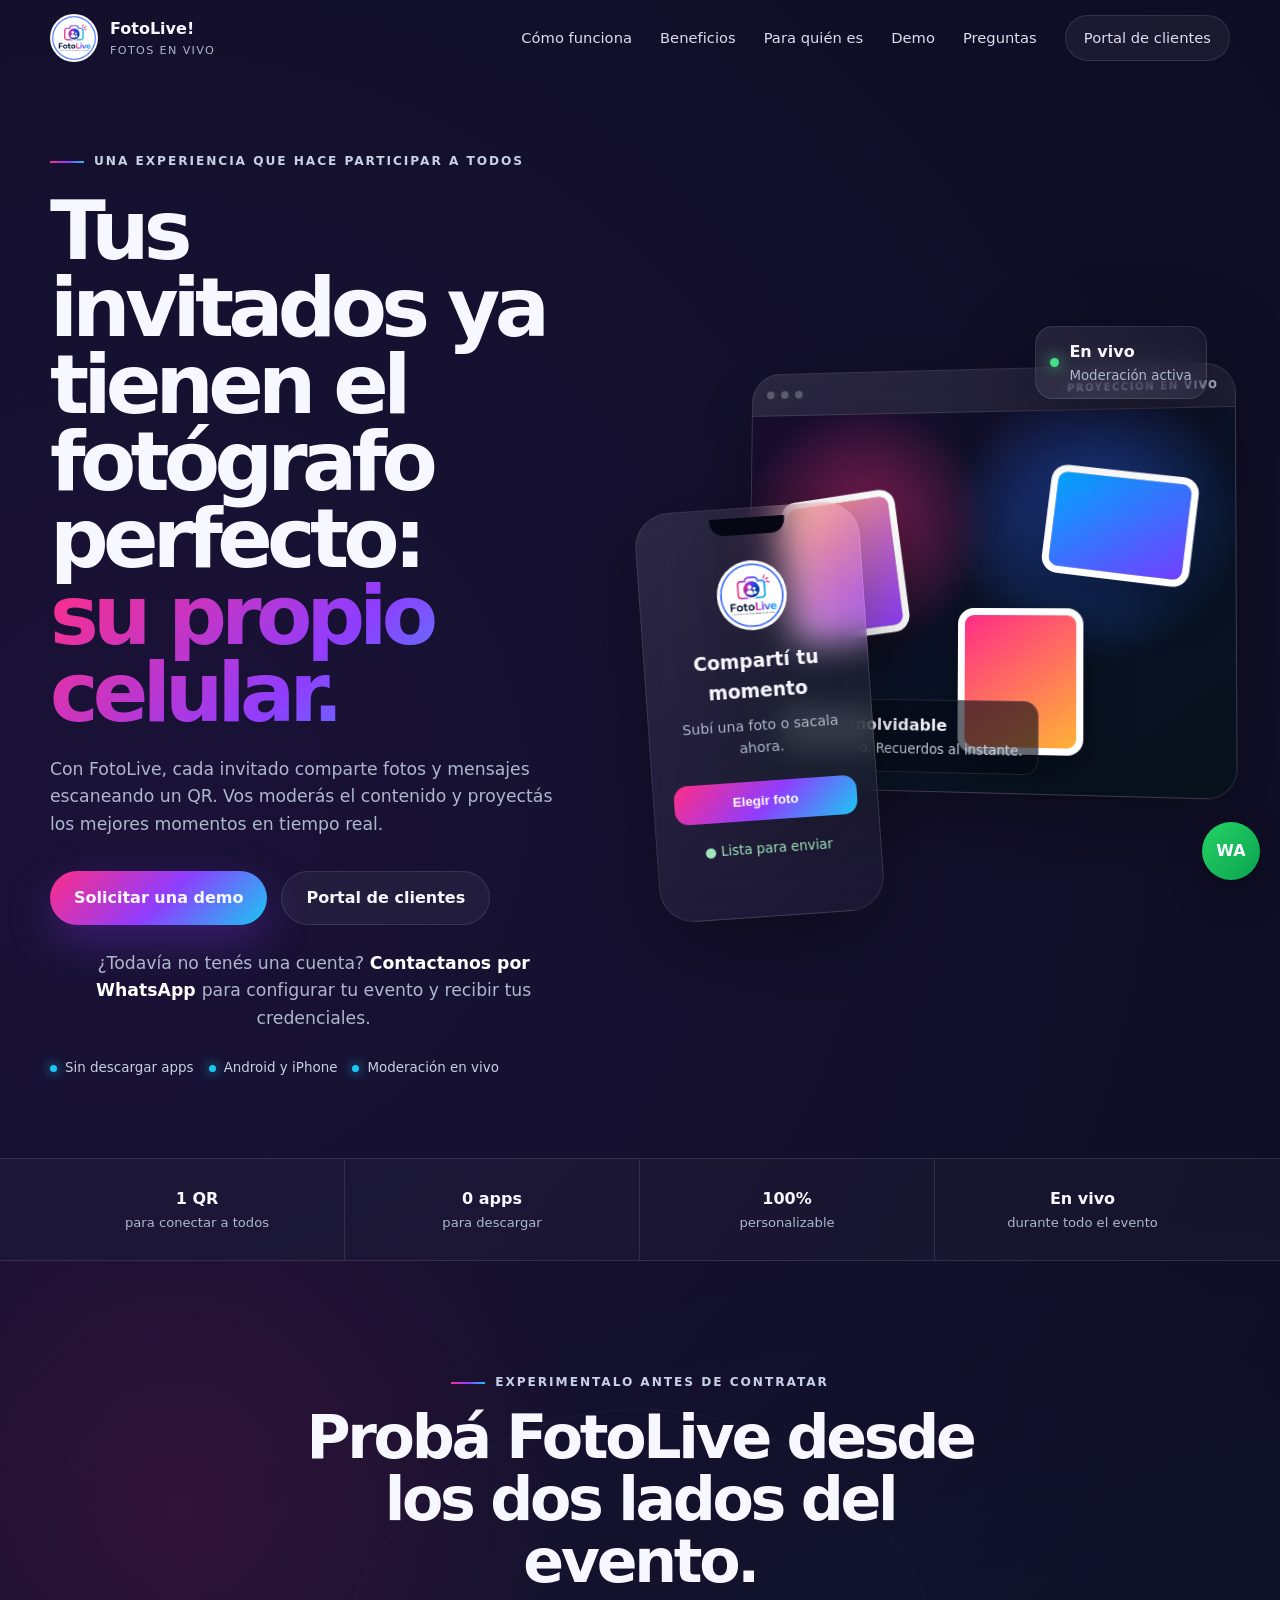
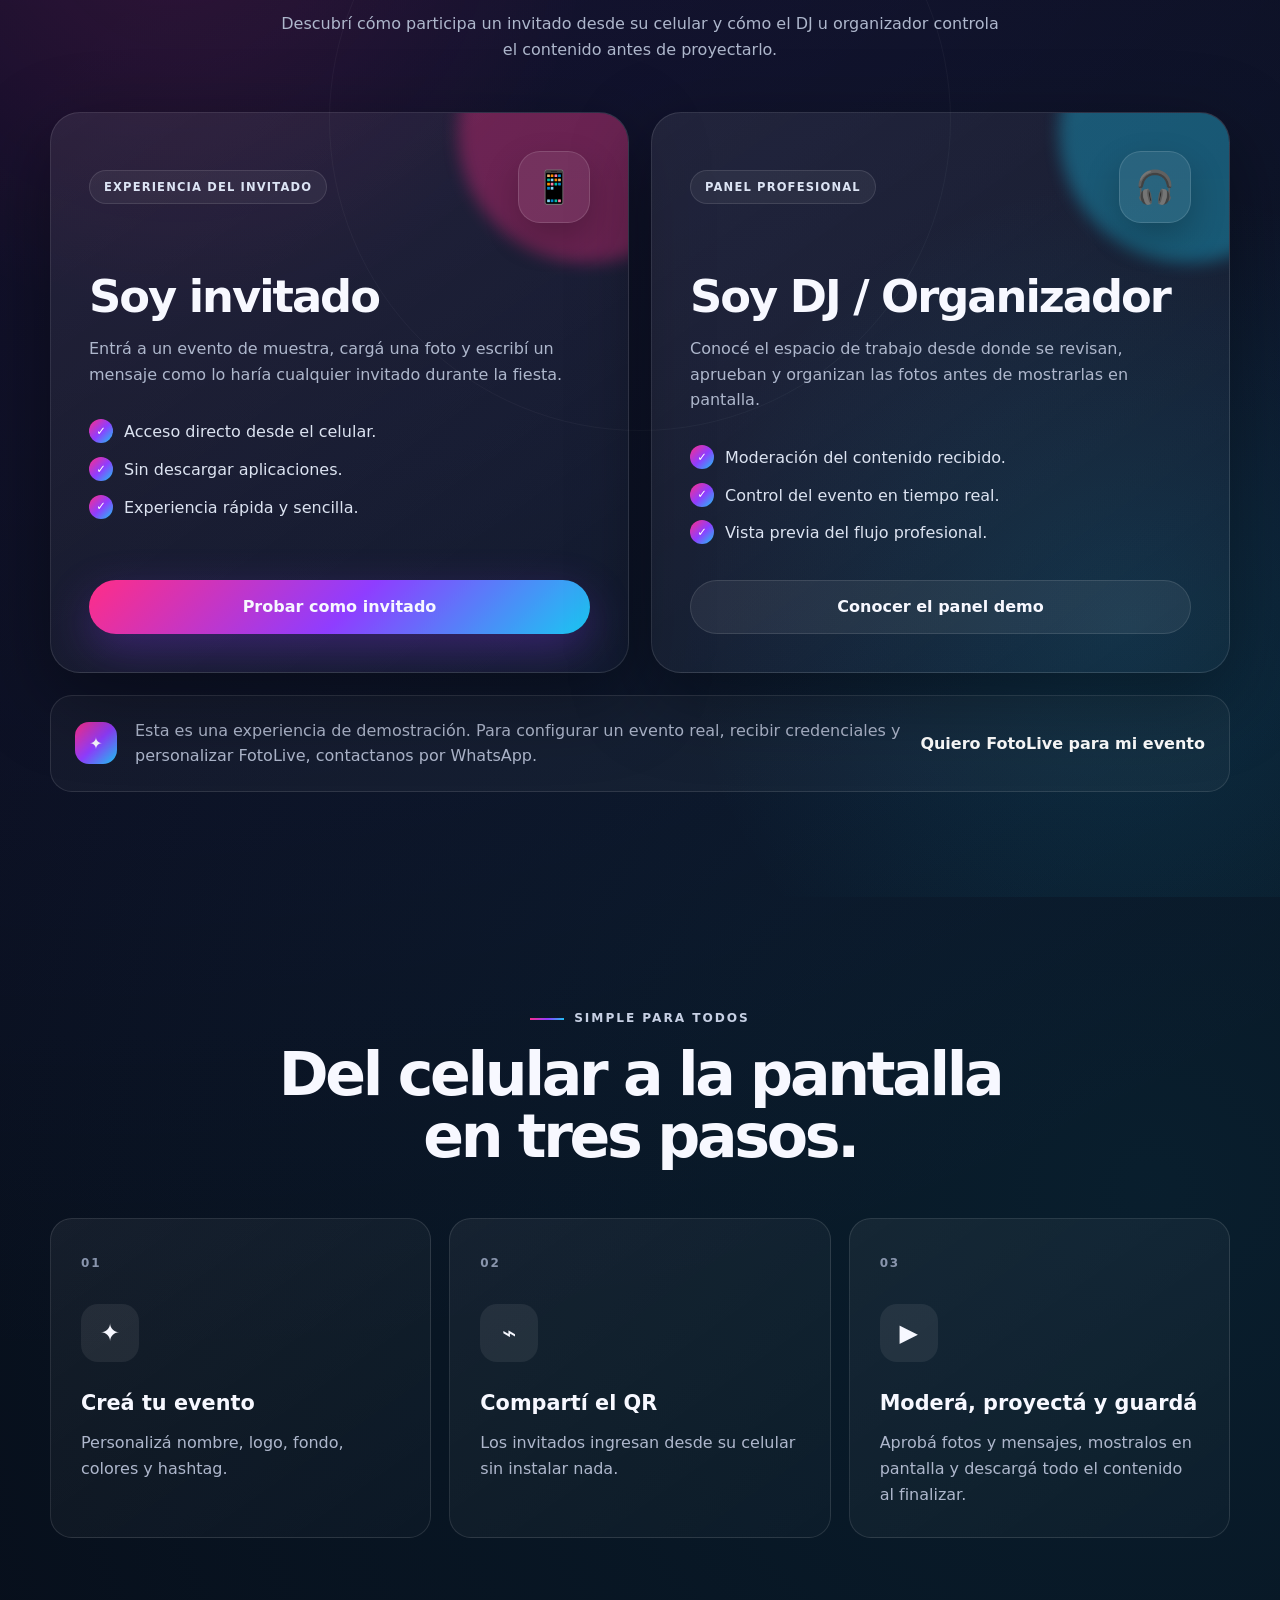
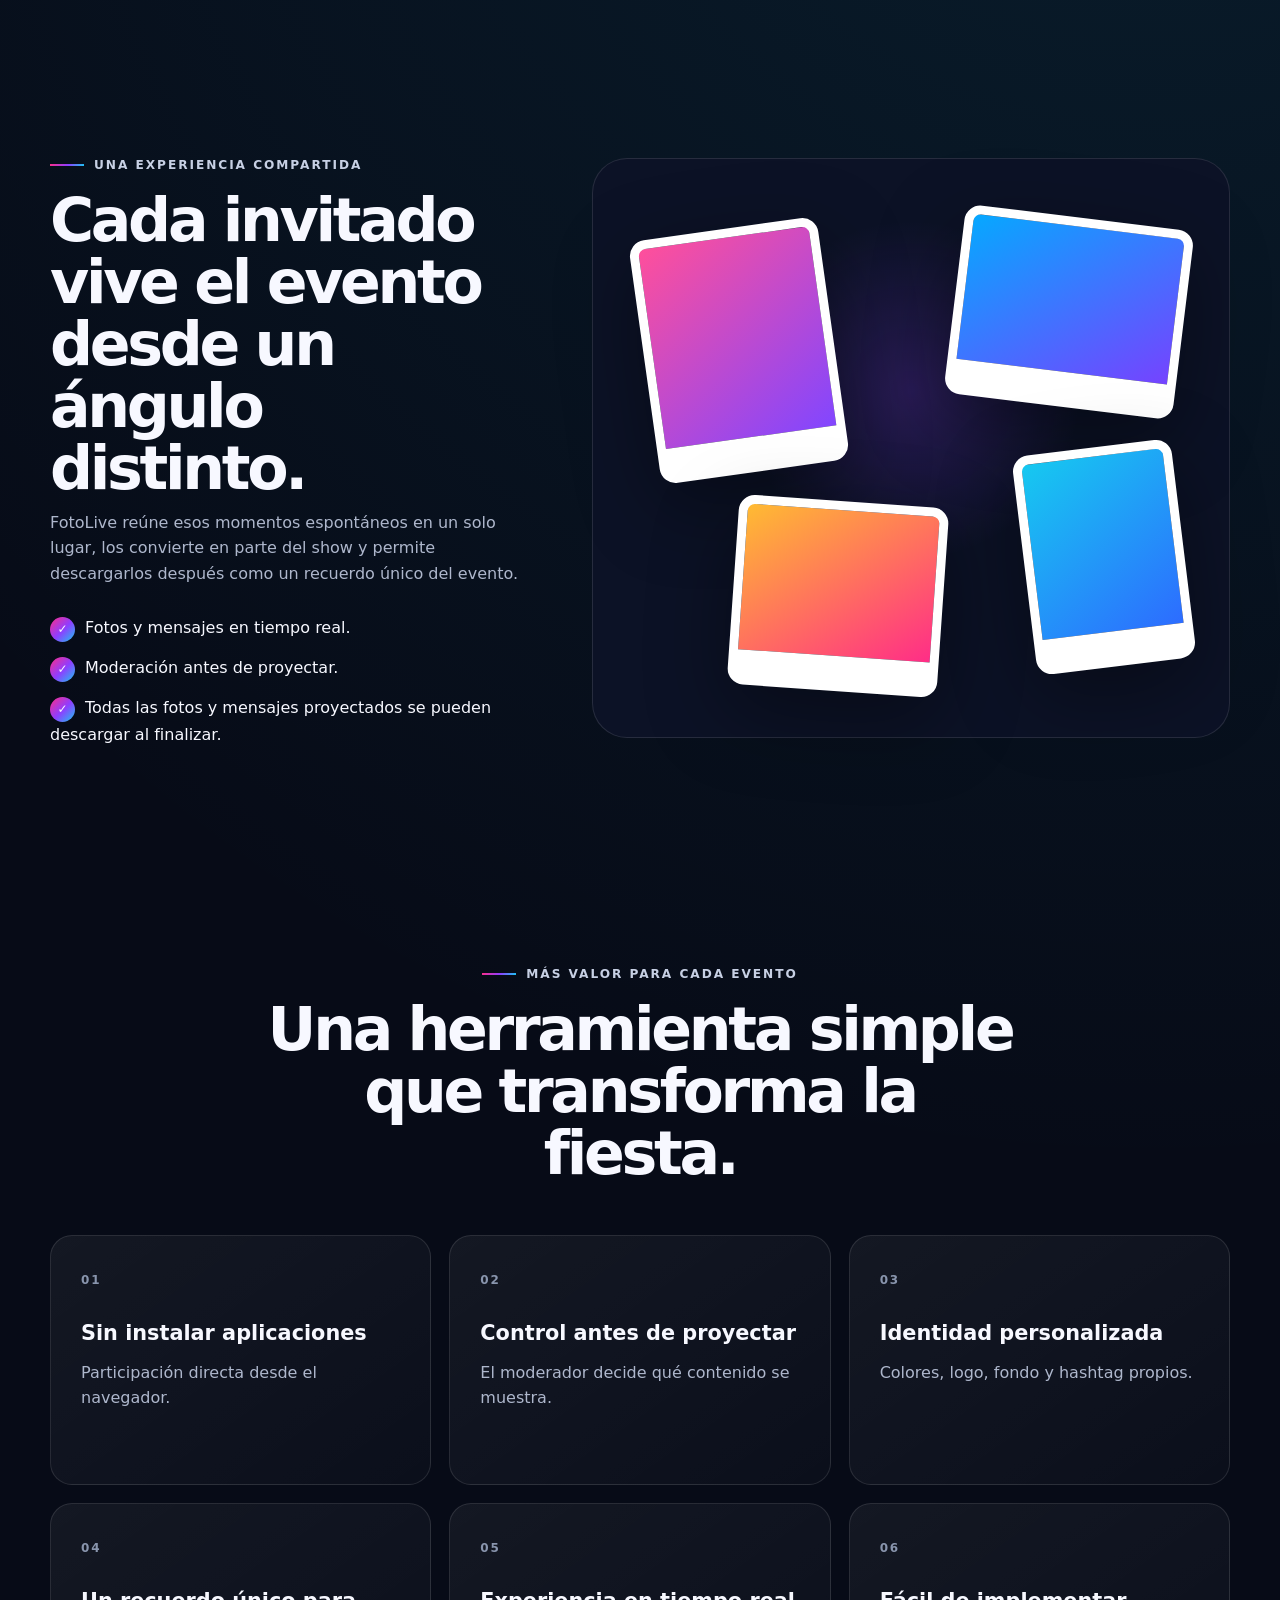
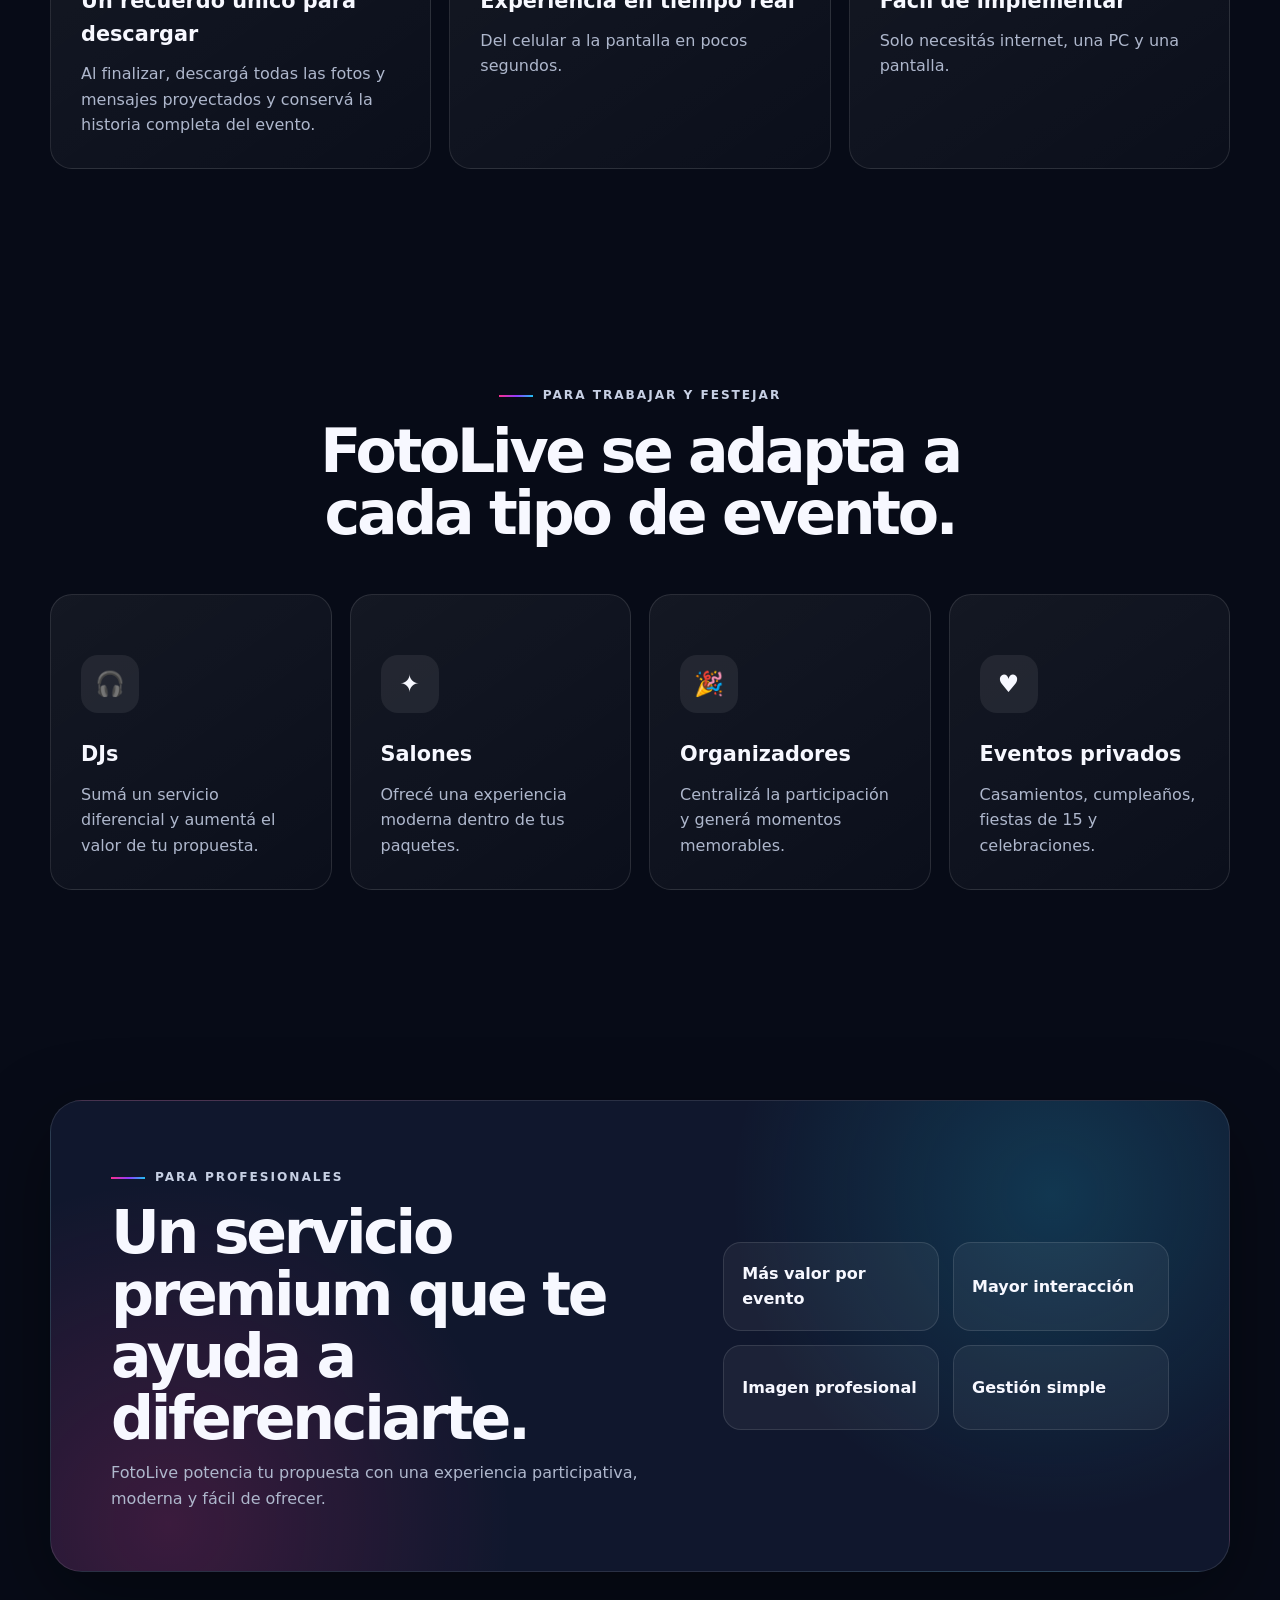
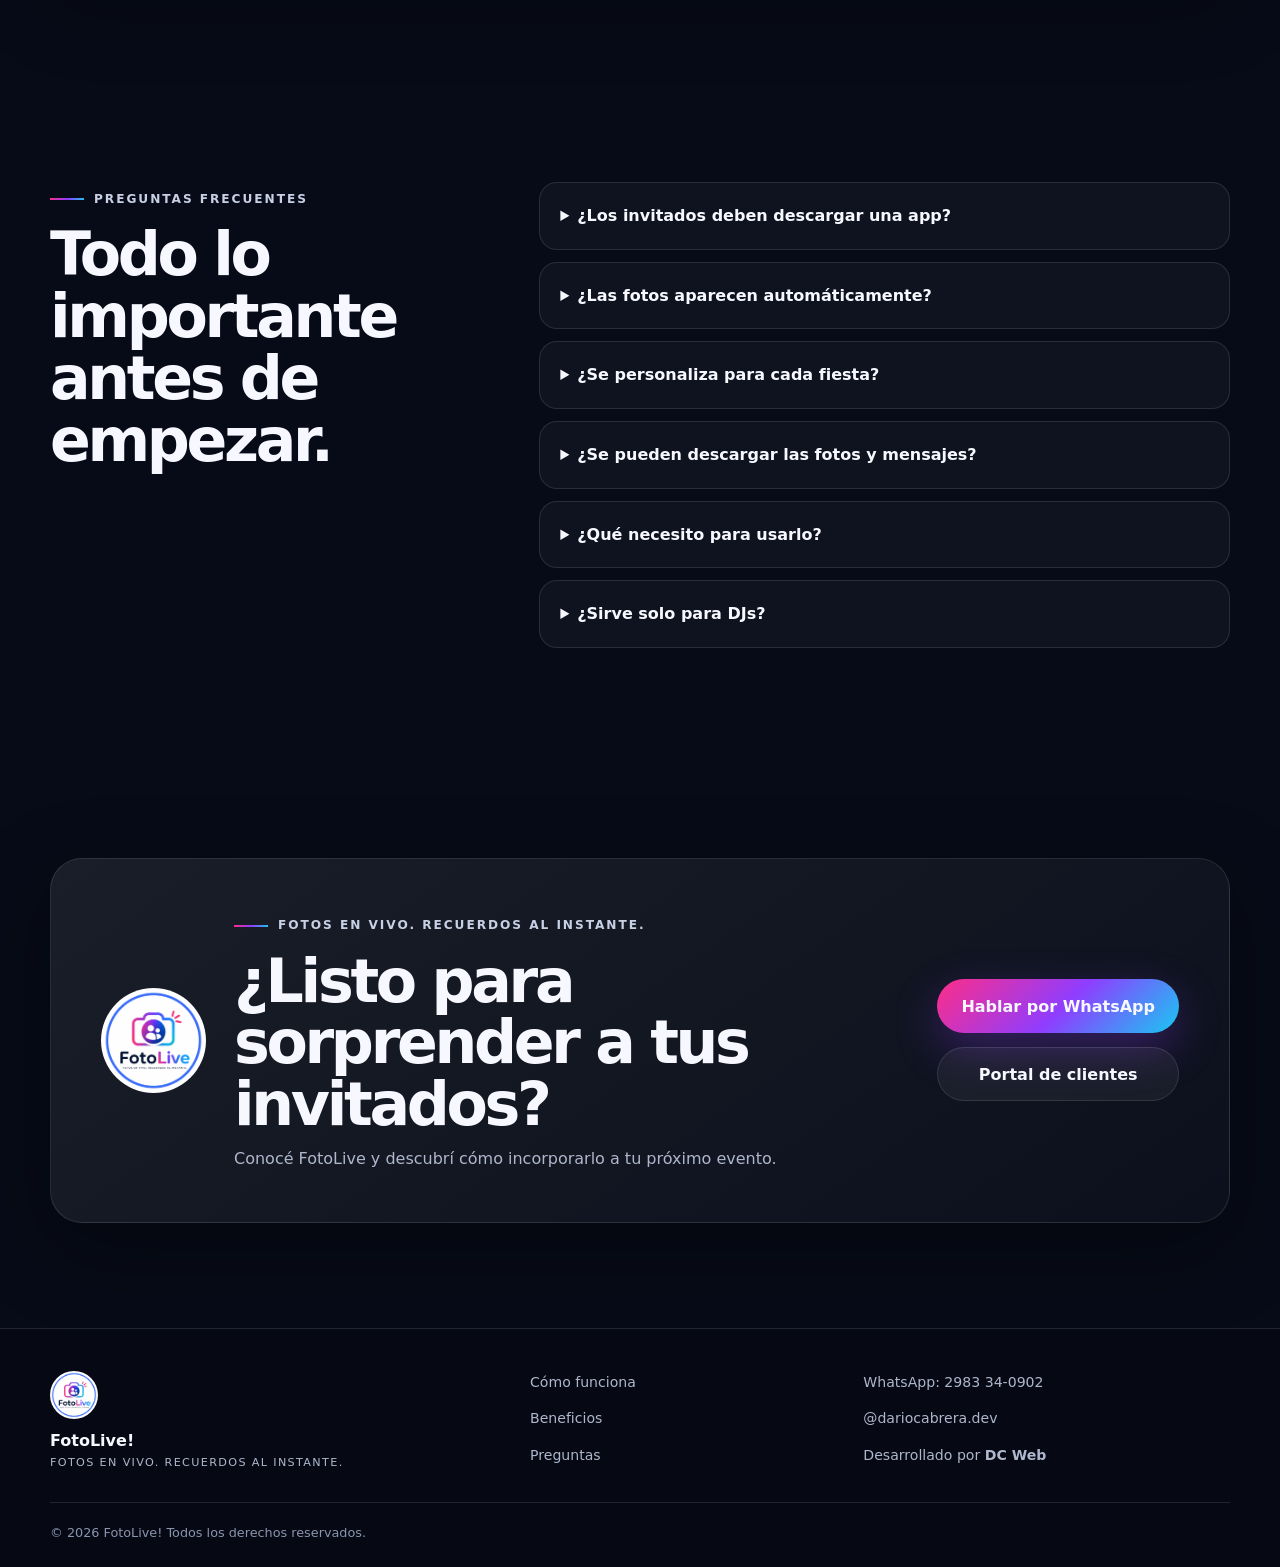
==== index.html @ d9dacdde ""btn demo"" ====
<!DOCTYPE html>
<html lang="es">

<head>
  <meta charset="UTF-8">
  <meta name="viewport" content="width=device-width, initial-scale=1.0">
  <meta name="description"
    content="FotoLive permite recibir, moderar y proyectar fotos y mensajes de invitados en tiempo real, y descargar todo el contenido como recuerdo del evento.">
  <meta property="og:title" content="FotoLive! | Fotos en vivo. Recuerdos al instante.">
  <meta property="og:description"
    content="Tus invitados comparten fotos y mensajes desde su celular. Vos moderás, proyectás y descargás todos esos recuerdos al finalizar el evento.">
  <meta property="og:image" content="https://www.fotolive.com.ar/assets/logo-fotolive.webp">
  <meta name="theme-color" content="#090d1b">
  <title>FotoLive! | Fotos en vivo. Recuerdos al instante.</title>
  <link rel="icon" href="assets/logo-fotolive.webp" type="image/webp">
  <link rel="stylesheet" href="styles.css">
</head>

<body>
  <header class="header" id="inicio">
    <div class="container nav">
      <a class="brand" href="#inicio"><img src="assets/logo-fotolive.webp" alt="Logo FotoLive">
        <div><strong>FotoLive!</strong><small>Fotos en vivo</small></div>
      </a>
      <button class="menu" aria-label="Abrir menú"
        aria-expanded="false"><span></span><span></span><span></span></button>
      <nav>
        <a href="#como">Cómo funciona</a><a href="#beneficios">Beneficios</a><a href="#publico">Para quién es</a><a
          href="#demo">Demo</a><a href="#faq">Preguntas</a>
        <a class="login" href="https://fotoenvivo.netlify.app/" target="_blank" rel="noopener">Portal de clientes</a>
      </nav>
    </div>
  </header>

  <main>
    <section class="hero">
      <div class="container hero-grid">
        <div class="reveal">
          <span class="eyebrow">Una experiencia que hace participar a todos</span>
          <h1>Tus invitados ya tienen el fotógrafo perfecto: <em>su propio celular.</em></h1>
          <p>Con FotoLive, cada invitado comparte fotos y mensajes escaneando un QR. Vos moderás el contenido y
            proyectás los mejores momentos en tiempo real.</p>
          <div class="actions">
            <a class="btn primary"
              href="https://wa.me/5492983340902?text=Hola%20Dario,%20quiero%20solicitar%20una%20demo%20de%20FotoLive!"
              target="_blank" rel="noopener">Solicitar una demo</a>
            <a class="btn secondary" href="https://fotoenvivo.netlify.app/" target="_blank" rel="noopener">Portal de
              clientes</a>
          </div>
          <p class="login-note">
            ¿Todavía no tenés una cuenta?
            <a href="https://wa.me/5492983340902" target="_blank">
              Contactanos por WhatsApp
            </a>
            para configurar tu evento y recibir tus credenciales.
          </p>
          <div class="chips"><span>Sin descargar apps</span><span>Android y iPhone</span><span>Moderación en vivo</span>
          </div>
        </div>

        <div class="visual reveal">
          <div class="screen glass">
            <div class="top"><i></i><i></i><i></i><b>PROYECCIÓN EN VIVO</b></div>
            <div class="stage">
              <div class="photo p1"></div>
              <div class="photo p2"></div>
              <div class="photo p3"></div>
              <div class="caption"><strong>#NocheInolvidable</strong><small>Fotos en vivo. Recuerdos al
                  instante.</small></div>
            </div>
          </div>
          <div class="phone glass">
            <div class="notch"></div><img src="assets/logo-fotolive.webp" alt="">
            <h3>Compartí tu momento</h3>
            <p>Subí una foto o sacala ahora.</p><button>Elegir foto</button><small>● Lista para enviar</small>
          </div>
          <div class="live glass"><span></span>
            <div><b>En vivo</b><small>Moderación activa</small></div>
          </div>
        </div>
      </div>
    </section>

    <section class="stats">
      <div class="container">
        <div><b>1 QR</b><span>para conectar a todos</span></div>
        <div><b>0 apps</b><span>para descargar</span></div>
        <div><b>100%</b><span>personalizable</span></div>
        <div><b>En vivo</b><span>durante todo el evento</span></div>
      </div>
    </section>

    <section class="section demo-section" id="demo">
      <div class="container">
        <div class="heading reveal">
          <span class="eyebrow">Experimentalo antes de contratar</span>
          <h2>Probá FotoLive desde los dos lados del evento.</h2>
          <p>Descubrí cómo participa un invitado desde su celular y cómo el DJ u organizador controla el contenido antes
            de proyectarlo.</p>
        </div>
        <div class="demo-grid">
          <article class="demo-card demo-card-guest reveal">
            <div class="demo-card-top"><span class="demo-badge">Experiencia del invitado</span>
              <div class="demo-icon" aria-hidden="true">📱</div>
            </div>
            <div>
              <h3>Soy invitado</h3>
              <p>Entrá a un evento de muestra, cargá una foto y escribí un mensaje como lo haría cualquier invitado
                durante la fiesta.</p>
            </div>
            <ul class="demo-list">
              <li>Acceso directo desde el celular.</li>
              <li>Sin descargar aplicaciones.</li>
              <li>Experiencia rápida y sencilla.</li>
            </ul>
            <a class="btn primary demo-button" href="https://fotoenvivo.netlify.app/e/fiesta-demo" target="_blank"
              rel="noopener">Probar como invitado</a>
          </article>
          <article class="demo-card demo-card-pro reveal">
            <div class="demo-card-top"><span class="demo-badge">Panel profesional</span>
              <div class="demo-icon" aria-hidden="true">🎧</div>
            </div>
            <div>
              <h3>Soy DJ / Organizador</h3>
              <p>Conocé el espacio de trabajo desde donde se revisan, aprueban y organizan las fotos antes de mostrarlas
                en pantalla.</p>
            </div>
            <ul class="demo-list">
              <li>Moderación del contenido recibido.</li>
              <li>Control del evento en tiempo real.</li>
              <li>Vista previa del flujo profesional.</li>
            </ul>
            <a class="btn secondary demo-button" href="https://fotoenvivo.netlify.app/demo" target="_blank"
              rel="noopener">
              Conocer el panel demo
            </a>
          </article>
        </div>
        <div class="demo-note reveal"><span aria-hidden="true">✦</span>
          <p>Esta es una experiencia de demostración. Para configurar un evento real, recibir credenciales y
            personalizar FotoLive, contactanos por WhatsApp.</p><a
            href="https://wa.me/5492983340902?text=Hola%20Dario,%20estuve%20probando%20la%20demo%20de%20FotoLive%20y%20quiero%20más%20información."
            target="_blank" rel="noopener">Quiero FotoLive para mi evento</a>
        </div>
      </div>
    </section>

    <section class="section" id="como">
      <div class="container">
        <div class="heading reveal"><span class="eyebrow">Simple para todos</span>
          <h2>Del celular a la pantalla en tres pasos.</h2>
        </div>
        <div class="cards three">
          <article class="card reveal"><span>01</span>
            <div class="icon">✦</div>
            <h3>Creá tu evento</h3>
            <p>Personalizá nombre, logo, fondo, colores y hashtag.</p>
          </article>
          <article class="card reveal"><span>02</span>
            <div class="icon">⌁</div>
            <h3>Compartí el QR</h3>
            <p>Los invitados ingresan desde su celular sin instalar nada.</p>
          </article>
          <article class="card reveal"><span>03</span>
            <div class="icon">▶</div>
            <h3>Moderá, proyectá y guardá</h3>
            <p>Aprobá fotos y mensajes, mostralos en pantalla y descargá todo el contenido al finalizar.</p>
          </article>
        </div>
      </div>
    </section>

    <section class="section split">
      <div class="container split-grid">
        <div class="reveal"><span class="eyebrow">Una experiencia compartida</span>
          <h2>Cada invitado vive el evento desde un ángulo distinto.</h2>
          <p>FotoLive reúne esos momentos espontáneos en un solo lugar, los convierte en parte del show y permite
            descargarlos después como un recuerdo único del evento.</p>
          <ul>
            <li>Fotos y mensajes en tiempo real.</li>
            <li>Moderación antes de proyectar.</li>
            <li>Todas las fotos y mensajes proyectados se pueden descargar al finalizar.</li>
          </ul>
        </div>
        <div class="collage reveal">
          <div class="memory m1"></div>
          <div class="memory m2"></div>
          <div class="memory m3"></div>
          <div class="memory m4"></div>
        </div>
      </div>
    </section>

    <section class="section" id="beneficios">
      <div class="container">
        <div class="heading reveal"><span class="eyebrow">Más valor para cada evento</span>
          <h2>Una herramienta simple que transforma la fiesta.</h2>
        </div>
        <div class="cards benefits">
          <article class="card reveal"><span>01</span>
            <h3>Sin instalar aplicaciones</h3>
            <p>Participación directa desde el navegador.</p>
          </article>
          <article class="card reveal"><span>02</span>
            <h3>Control antes de proyectar</h3>
            <p>El moderador decide qué contenido se muestra.</p>
          </article>
          <article class="card reveal"><span>03</span>
            <h3>Identidad personalizada</h3>
            <p>Colores, logo, fondo y hashtag propios.</p>
          </article>
          <article class="card reveal"><span>04</span>
            <h3>Un recuerdo único para descargar</h3>
            <p>Al finalizar, descargá todas las fotos y mensajes proyectados y conservá la historia completa del evento.
            </p>
          </article>
          <article class="card reveal"><span>05</span>
            <h3>Experiencia en tiempo real</h3>
            <p>Del celular a la pantalla en pocos segundos.</p>
          </article>
          <article class="card reveal"><span>06</span>
            <h3>Fácil de implementar</h3>
            <p>Solo necesitás internet, una PC y una pantalla.</p>
          </article>
        </div>
      </div>
    </section>

    <section class="section" id="publico">
      <div class="container">
        <div class="heading reveal"><span class="eyebrow">Para trabajar y festejar</span>
          <h2>FotoLive se adapta a cada tipo de evento.</h2>
        </div>
        <div class="cards four">
          <article class="card reveal">
            <div class="icon">🎧</div>
            <h3>DJs</h3>
            <p>Sumá un servicio diferencial y aumentá el valor de tu propuesta.</p>
          </article>
          <article class="card reveal">
            <div class="icon">✦</div>
            <h3>Salones</h3>
            <p>Ofrecé una experiencia moderna dentro de tus paquetes.</p>
          </article>
          <article class="card reveal">
            <div class="icon">🎉</div>
            <h3>Organizadores</h3>
            <p>Centralizá la participación y generá momentos memorables.</p>
          </article>
          <article class="card reveal">
            <div class="icon">♥</div>
            <h3>Eventos privados</h3>
            <p>Casamientos, cumpleaños, fiestas de 15 y celebraciones.</p>
          </article>
        </div>
      </div>
    </section>

    <section class="section">
      <div class="container pro-panel reveal">
        <div><span class="eyebrow">Para profesionales</span>
          <h2>Un servicio premium que te ayuda a diferenciarte.</h2>
          <p>FotoLive potencia tu propuesta con una experiencia participativa, moderna y fácil de ofrecer.</p>
        </div>
        <div class="points"><span>Más valor por evento</span><span>Mayor interacción</span><span>Imagen
            profesional</span><span>Gestión simple</span></div>
      </div>
    </section>

    <section class="section" id="faq">
      <div class="container faq-grid">
        <div class="heading left reveal"><span class="eyebrow">Preguntas frecuentes</span>
          <h2>Todo lo importante antes de empezar.</h2>
        </div>
        <div class="faq">
          <details class="reveal">
            <summary>¿Los invitados deben descargar una app?</summary>
            <p>No. Ingresan desde el navegador escaneando un código QR.</p>
          </details>
          <details class="reveal">
            <summary>¿Las fotos aparecen automáticamente?</summary>
            <p>El contenido puede revisarse y aprobarse antes de ser proyectado.</p>
          </details>
          <details class="reveal">
            <summary>¿Se personaliza para cada fiesta?</summary>
            <p>Sí. Podés configurar nombre, logo, colores, fondo y hashtag.</p>
          </details>
          <details class="reveal">
            <summary>¿Se pueden descargar las fotos y mensajes?</summary>
            <p>Sí. Todo el contenido proyectado puede descargarse al finalizar para conservarlo como recuerdo único del
              evento.</p>
          </details>
          <details class="reveal">
            <summary>¿Qué necesito para usarlo?</summary>
            <p>Internet, una computadora para moderar y una pantalla o proyector.</p>
          </details>
          <details class="reveal">
            <summary>¿Sirve solo para DJs?</summary>
            <p>No. También para salones, organizadores y particulares.</p>
          </details>
        </div>
      </div>
    </section>

    <section class="section">
      <div class="container cta reveal"><img src="assets/logo-fotolive.webp" alt="Logo FotoLive">
        <div><span class="eyebrow">Fotos en vivo. Recuerdos al instante.</span>
          <h2>¿Listo para sorprender a tus invitados?</h2>
          <p>Conocé FotoLive y descubrí cómo incorporarlo a tu próximo evento.</p>
        </div>
        <div class="actions"><a class="btn primary"
            href="https://wa.me/5492983340902?text=Hola%20Dario,%20quiero%20conocer%20FotoLive!" target="_blank"
            rel="noopener">Hablar por WhatsApp</a><a class="btn secondary" href="https://fotoenvivo.netlify.app/"
            target="_blank" rel="noopener">Portal de clientes</a></div>
      </div>
    </section>
  </main>

  <a class="wa" href="https://wa.me/5492983340902?text=Hola%20Dario,%20quiero%20conocer%20FotoLive!" target="_blank"
    rel="noopener" aria-label="WhatsApp">WA</a>
  <footer>
    <div class="container footer-grid">
      <div class="footer-brand"><img src="assets/logo-fotolive.webp" alt="">
        <div><strong>FotoLive!</strong><small>Fotos en vivo. Recuerdos al instante.</small></div>
      </div>
      <div><a href="#como">Cómo funciona</a><a href="#beneficios">Beneficios</a><a href="#faq">Preguntas</a></div>
      <div><a href="https://wa.me/5492983340902" target="_blank" rel="noopener">WhatsApp: 2983 34-0902</a><a
          href="https://instagram.com/dariocabrera.dev" target="_blank" rel="noopener">@dariocabrera.dev</a><span>
          <p>
            Desarrollado por
            <a href="https://dariocabrera-dev.netlify.app/" target="_blank" rel="noopener">
              <strong>DC Web</strong>
            </a>
          </p>
        </span></div>
    </div>
    <div class="container copyright">© <span id="year"></span> FotoLive! Todos los derechos reservados.</div>
  </footer>
  <script src="script.js"></script>
</body>

</html>
---- styles.css ----
:root {
    --bg: #070b17;
    --soft: #10162b;
    --text: #f7f8ff;
    --muted: #aeb7cc;
    --border: rgba(255, 255, 255, .11);
    --pink: #ff2d87;
    --violet: #8f3dff;
    --blue: #2d6cff;
    --cyan: #19c8f2;
    --grad: linear-gradient(135deg, var(--pink), var(--violet) 52%, var(--cyan));
    --shadow: 0 25px 80px rgba(0, 0, 0, .38);
    --max: 1180px
}

* {
    box-sizing: border-box;
    margin: 0;
    padding: 0
}

html {
    scroll-behavior: smooth
}

body {
    font-family: Inter, system-ui, -apple-system, "Segoe UI", sans-serif;
    color: var(--text);
    background: radial-gradient(circle at 10% 10%, rgba(143, 61, 255, .14), transparent 30%), radial-gradient(circle at 90% 35%, rgba(25, 200, 242, .1), transparent 30%), var(--bg);
    line-height: 1.6;
    overflow-x: hidden
}

a {
    color: inherit;
    text-decoration: none
}

img {
    display: block;
    max-width: 100%
}

.container {
    width: min(calc(100% - 40px), var(--max));
    margin: auto
}

.header {
    position: fixed;
    inset: 0 0 auto;
    z-index: 30;
    padding: 14px 0;
    transition: .25s
}

.header.scrolled {
    background: rgba(7, 11, 23, .86);
    backdrop-filter: blur(18px);
    border-bottom: 1px solid var(--border)
}

.nav,
.brand,
.header nav,
.actions,
.chips,
.live,
.footer-brand {
    display: flex;
    align-items: center
}

.nav {
    justify-content: space-between
}

.brand {
    gap: 12px
}

.brand img,
.footer-brand img {
    width: 48px;
    height: 48px;
    border-radius: 50%;
    object-fit: cover
}

.brand div,
.footer-brand div {
    display: grid
}

.brand small,
.footer-brand small {
    color: var(--muted);
    font-size: .7rem;
    text-transform: uppercase;
    letter-spacing: .12em
}

.header nav {
    gap: 28px
}

.header nav a {
    color: #d9dfed;
    font-size: .92rem
}

.login {
    padding: 10px 18px;
    border: 1px solid var(--border);
    border-radius: 999px;
    background: rgba(255, 255, 255, .05)
}

.menu {
    display: none;
    width: 44px;
    height: 44px;
    border: 1px solid var(--border);
    border-radius: 14px;
    background: rgba(255, 255, 255, .05)
}

.menu span {
    display: block;
    width: 20px;
    height: 2px;
    margin: 4px auto;
    background: white
}

.hero {
    min-height: 100vh;
    display: grid;
    align-items: center;
    padding: 145px 0 80px
}

.hero-grid {
    display: grid;
    grid-template-columns: .95fr 1.05fr;
    gap: 70px;
    align-items: center
}

.eyebrow {
    display: inline-flex;
    align-items: center;
    gap: 10px;
    color: #c7d0e4;
    font-size: .76rem;
    font-weight: 800;
    letter-spacing: .16em;
    text-transform: uppercase
}

.eyebrow:before {
    content: "";
    width: 34px;
    height: 2px;
    background: var(--grad)
}

h1 {
    margin-top: 20px;
    font-size: clamp(3.4rem, 6.4vw, 6.8rem);
    line-height: .94;
    letter-spacing: -.07em
}

h1 em {
    display: block;
    font-style: normal;
    color: transparent;
    background: var(--grad);
    -webkit-background-clip: text;
    background-clip: text
}

.hero p {
    max-width: 650px;
    margin-top: 25px;
    color: var(--muted);
    font-size: 1.08rem
}

.actions {
    flex-wrap: wrap;
    gap: 14px;
    margin-top: 32px
}

.btn {
    display: inline-flex;
    align-items: center;
    justify-content: center;
    min-height: 54px;
    padding: 0 24px;
    border-radius: 999px;
    font-weight: 800;
    transition: .2s
}

.btn:hover {
    transform: translateY(-3px)
}

.primary {
    background: var(--grad);
    box-shadow: 0 16px 45px rgba(143, 61, 255, .3)
}

.secondary {
    border: 1px solid var(--border);
    background: rgba(255, 255, 255, .05)
}

.chips {
    flex-wrap: wrap;
    gap: 15px;
    margin-top: 24px;
    color: #c8d0e0;
    font-size: .84rem
}

.chips span:before {
    content: "";
    display: inline-block;
    width: 7px;
    height: 7px;
    margin-right: 8px;
    border-radius: 50%;
    background: var(--cyan);
    box-shadow: 0 0 12px var(--cyan)
}

.visual {
    position: relative;
    min-height: 620px
}

.glass {
    border: 1px solid var(--border);
    background: linear-gradient(145deg, rgba(255, 255, 255, .09), rgba(255, 255, 255, .025));
    backdrop-filter: blur(18px);
    box-shadow: var(--shadow)
}

.screen {
    position: absolute;
    right: 0;
    top: 65px;
    width: 84%;
    overflow: hidden;
    border-radius: 30px;
    transform: perspective(1000px) rotateY(-7deg) rotateX(2deg)
}

.top {
    display: flex;
    align-items: center;
    gap: 7px;
    padding: 13px 15px;
    border-bottom: 1px solid var(--border)
}

.top i {
    width: 8px;
    height: 8px;
    border-radius: 50%;
    background: rgba(255, 255, 255, .24)
}

.top b {
    margin-left: auto;
    color: #b8c2d6;
    font-size: .62rem;
    letter-spacing: .15em
}

.stage {
    position: relative;
    height: 380px;
    overflow: hidden;
    background: radial-gradient(circle at 24% 30%, rgba(255, 45, 135, .5), transparent 28%), radial-gradient(circle at 72% 28%, rgba(45, 108, 255, .55), transparent 32%), linear-gradient(145deg, #180c2b, #091326 60%, #07111b)
}

.photo {
    position: absolute;
    border: 7px solid white;
    border-radius: 16px;
    box-shadow: 0 18px 45px rgba(0, 0, 0, .45);
    animation: float 5s ease-in-out infinite
}

.p1 {
    width: 120px;
    height: 145px;
    left: 8%;
    top: 22%;
    transform: rotate(-8deg);
    background: linear-gradient(145deg, #ff9a7b, #8f3dff)
}

.p2 {
    width: 145px;
    height: 108px;
    right: 8%;
    top: 16%;
    transform: rotate(7deg);
    background: linear-gradient(145deg, #00a6ff, #723fff);
    animation-delay: -1.6s
}

.p3 {
    width: 125px;
    height: 145px;
    right: 30%;
    bottom: 10%;
    background: linear-gradient(145deg, #ff2d87, #ffb237);
    animation-delay: -3s
}

.caption {
    position: absolute;
    left: 20px;
    bottom: 18px;
    display: grid;
    padding: 12px 15px;
    border: 1px solid var(--border);
    border-radius: 15px;
    background: rgba(7, 11, 23, .62)
}

.caption small {
    color: #cad2e3
}

.phone {
    position: absolute;
    z-index: 3;
    left: 0;
    bottom: 5px;
    width: 225px;
    min-height: 410px;
    padding: 28px 20px;
    border-radius: 35px;
    text-align: center;
    transform: rotate(-4deg)
}

.notch {
    position: absolute;
    top: 9px;
    left: 50%;
    width: 75px;
    height: 17px;
    border-radius: 0 0 14px 14px;
    background: #050814;
    transform: translateX(-50%)
}

.phone img {
    width: 70px;
    height: 70px;
    margin: 24px auto 16px;
    border-radius: 50%
}

.phone p {
    margin-top: 8px;
    font-size: .88rem
}

.phone button {
    width: 100%;
    margin-top: 22px;
    padding: 12px;
    border: 0;
    border-radius: 14px;
    color: white;
    font-weight: 800;
    background: var(--grad)
}

.phone small {
    display: block;
    margin-top: 18px;
    color: #9fe7ba
}

.live {
    position: absolute;
    right: 4%;
    top: 4%;
    gap: 10px;
    padding: 12px 14px;
    border-radius: 18px
}

.live span {
    width: 9px;
    height: 9px;
    border-radius: 50%;
    background: #44e08b;
    box-shadow: 0 0 14px #44e08b
}

.live div {
    display: grid
}

.live small {
    color: var(--muted)
}

.stats {
    border-block: 1px solid var(--border);
    background: rgba(255, 255, 255, .025)
}

.stats .container {
    display: grid;
    grid-template-columns: repeat(4, 1fr)
}

.stats .container div {
    display: grid;
    padding: 27px;
    text-align: center;
    border-right: 1px solid var(--border)
}

.stats .container div:last-child {
    border: 0
}

.stats span {
    color: var(--muted);
    font-size: .82rem
}

.section {
    padding: 105px 0
}

.heading {
    max-width: 760px;
    margin: 0 auto 50px;
    text-align: center
}

.heading.left {
    text-align: left;
    margin: 0
}

.heading h2,
.split h2,
.pro-panel h2,
.cta h2 {
    margin-top: 15px;
    font-size: clamp(2.4rem, 4.7vw, 4.8rem);
    line-height: 1.03;
    letter-spacing: -.055em
}

.cards {
    display: grid;
    gap: 18px
}

.three,
.benefits {
    grid-template-columns: repeat(3, 1fr)
}

.four {
    grid-template-columns: repeat(4, 1fr)
}

.card {
    min-height: 250px;
    padding: 30px;
    border: 1px solid var(--border);
    border-radius: 22px;
    background: linear-gradient(145deg, rgba(255, 255, 255, .055), rgba(255, 255, 255, .018));
    transition: .25s
}

.card:hover {
    transform: translateY(-7px);
    border-color: rgba(255, 255, 255, .24)
}

.card>span {
    color: #8995ad;
    font-size: .75rem;
    font-weight: 800;
    letter-spacing: .15em
}

.icon {
    display: grid;
    place-items: center;
    width: 58px;
    height: 58px;
    margin-top: 30px;
    border-radius: 17px;
    background: rgba(255, 255, 255, .07);
    font-size: 1.5rem
}

.card h3 {
    margin-top: 25px;
    font-size: 1.3rem
}

.card p,
.split p,
.pro-panel p,
.cta p {
    margin-top: 10px;
    color: var(--muted)
}

.split-grid {
    display: grid;
    grid-template-columns: .85fr 1.15fr;
    gap: 70px;
    align-items: center
}

.split ul {
    display: grid;
    gap: 13px;
    margin-top: 28px;
    list-style: none
}

.split li:before {
    content: "✓";
    display: inline-grid;
    place-items: center;
    width: 25px;
    height: 25px;
    margin-right: 10px;
    border-radius: 50%;
    background: var(--grad);
    font-size: .75rem;
    font-weight: 900
}

.collage {
    position: relative;
    min-height: 580px;
    border: 1px solid var(--border);
    border-radius: 35px;
    background: radial-gradient(circle at 50% 40%, rgba(143, 61, 255, .22), transparent 36%), #0c1226
}

.memory {
    position: absolute;
    border: 9px solid white;
    border-bottom-width: 35px;
    border-radius: 16px;
    box-shadow: var(--shadow)
}

.m1 {
    width: 190px;
    height: 245px;
    left: 8%;
    top: 12%;
    transform: rotate(-8deg);
    background: linear-gradient(145deg, #ff4f9b, #8246ff)
}

.m2 {
    width: 230px;
    height: 190px;
    right: 7%;
    top: 10%;
    transform: rotate(7deg);
    background: linear-gradient(145deg, #06a8ff, #7543ff)
}

.m3 {
    width: 210px;
    height: 190px;
    left: 22%;
    bottom: 8%;
    transform: rotate(4deg);
    background: linear-gradient(145deg, #ffbb32, #ff2d87)
}

.m4 {
    width: 160px;
    height: 220px;
    right: 7%;
    bottom: 12%;
    transform: rotate(-7deg);
    background: linear-gradient(145deg, #16c9f0, #2d6cff)
}

.pro-panel {
    display: grid;
    grid-template-columns: 1fr .8fr;
    gap: 55px;
    align-items: center;
    padding: 60px;
    border: 1px solid var(--border);
    border-radius: 32px;
    background: radial-gradient(circle at 85% 20%, rgba(25, 200, 242, .18), transparent 30%), radial-gradient(circle at 10% 90%, rgba(255, 45, 135, .18), transparent 30%), #10172d;
    box-shadow: var(--shadow)
}

.points {
    display: grid;
    grid-template-columns: 1fr 1fr;
    gap: 14px
}

.points span {
    display: flex;
    align-items: center;
    min-height: 85px;
    padding: 18px;
    border: 1px solid var(--border);
    border-radius: 18px;
    background: rgba(255, 255, 255, .05);
    font-weight: 800
}

.faq-grid {
    display: grid;
    grid-template-columns: .75fr 1.25fr;
    gap: 75px
}

.faq {
    display: grid;
    gap: 12px
}

.faq details {
    border: 1px solid var(--border);
    border-radius: 18px;
    background: rgba(255, 255, 255, .035)
}

.faq summary {
    padding: 20px 52px 20px 20px;
    cursor: pointer;
    font-weight: 800
}

.faq p {
    padding: 0 20px 20px;
    color: var(--muted)
}

.cta {
    display: grid;
    grid-template-columns: auto 1fr auto;
    gap: 28px;
    align-items: center;
    padding: 50px;
    border: 1px solid var(--border);
    border-radius: 32px;
    background: linear-gradient(145deg, rgba(255, 255, 255, .08), rgba(255, 255, 255, .025));
    box-shadow: var(--shadow)
}

.cta img {
    width: 105px;
    height: 105px;
    border-radius: 50%
}

.cta .actions {
    display: grid;
    margin: 0
}

.wa {
    position: fixed;
    right: 20px;
    bottom: 20px;
    z-index: 25;
    display: grid;
    place-items: center;
    width: 58px;
    height: 58px;
    border-radius: 50%;
    background: linear-gradient(135deg, #25d366, #0aa34e);
    font-weight: 900;
    box-shadow: 0 15px 35px rgba(0, 0, 0, .35)
}

footer {
    padding: 42px 0 24px;
    border-top: 1px solid var(--border);
    background: rgba(0, 0, 0, .15)
}

.footer-grid {
    display: grid;
    grid-template-columns: 1.2fr .8fr 1fr;
    gap: 40px
}

.footer-grid>div {
    display: grid;
    gap: 9px
}

.footer-grid a,
.footer-grid span {
    color: var(--muted);
    font-size: .88rem
}

.copyright {
    margin-top: 30px;
    padding-top: 20px;
    border-top: 1px solid var(--border);
    color: #8995ad;
    font-size: .8rem
}

.reveal {
    opacity: 0;
    transform: translateY(25px);
    transition: .7s
}

.reveal.visible {
    opacity: 1;
    transform: none
}

@keyframes float {
    50% {
        translate: 0 -10px
    }
}

@media(max-width:1020px) {

    .hero-grid,
    .split-grid,
    .faq-grid {
        grid-template-columns: 1fr
    }

    .hero-visual {
        min-height: 620px
    }

    .four {
        grid-template-columns: repeat(2, 1fr)
    }

    .pro-panel {
        grid-template-columns: 1fr
    }

    .cta {
        grid-template-columns: auto 1fr
    }

    .cta .actions {
        grid-column: 1/-1;
        display: flex
    }

    .footer-grid {
        grid-template-columns: 1fr 1fr
    }

    .footer-brand {
        grid-column: 1/-1
    }
}

@media(max-width:820px) {
    .menu {
        display: block
    }

    .header nav {
        position: fixed;
        inset: 78px 18px auto;
        display: grid;
        gap: 0;
        padding: 12px;
        border: 1px solid var(--border);
        border-radius: 20px;
        background: rgba(7, 11, 23, .98);
        opacity: 0;
        pointer-events: none;
        transform: translateY(-10px);
        transition: .2s
    }

    .header nav.open {
        opacity: 1;
        pointer-events: auto;
        transform: none
    }

    .header nav a {
        padding: 14px;
        border-bottom: 1px solid var(--border)
    }

    .header nav a:last-child {
        border: 0
    }

    .hero {
        padding-top: 120px
    }

    .three,
    .benefits {
        grid-template-columns: 1fr
    }

    .stats .container {
        grid-template-columns: 1fr 1fr
    }

    .stats .container div:nth-child(2) {
        border-right: 0
    }

    .stats .container div:nth-child(-n+2) {
        border-bottom: 1px solid var(--border)
    }

    .collage {
        min-height: 500px
    }

    .cta {
        grid-template-columns: 1fr;
        text-align: center
    }

    .cta img {
        margin: auto
    }

    .cta .actions {
        justify-content: center
    }
}

@media(max-width:560px) {
    .container {
        width: min(calc(100% - 28px), var(--max))
    }

    .section {
        padding: 75px 0
    }

    .brand small {
        display: none
    }

    h1 {
        font-size: clamp(2.9rem, 14vw, 4.5rem)
    }

    .actions {
        display: grid
    }

    .btn {
        width: 100%
    }

    .chips {
        display: grid
    }

    .hero-visual {
        min-height: 480px
    }

    .screen {
        width: 94%;
        top: 45px
    }

    .stage {
        height: 280px
    }

    .p1 {
        width: 85px;
        height: 105px
    }

    .p2 {
        width: 105px;
        height: 80px
    }

    .p3 {
        width: 90px;
        height: 105px
    }

    .phone {
        width: 165px;
        min-height: 305px;
        padding: 18px 14px
    }

    .phone img {
        width: 50px;
        height: 50px
    }

    .phone h3 {
        font-size: 1rem
    }

    .phone p {
        font-size: .75rem
    }

    .caption small {
        display: none
    }

    .four,
    .points {
        grid-template-columns: 1fr
    }

    .collage {
        min-height: 390px
    }

    .m1 {
        width: 130px;
        height: 180px
    }

    .m2 {
        width: 150px;
        height: 125px
    }

    .m3 {
        width: 145px;
        height: 125px
    }

    .m4 {
        width: 105px;
        height: 155px
    }

    .pro-panel,
    .cta {
        padding: 32px 22px
    }

    .footer-grid {
        grid-template-columns: 1fr
    }

    .footer-brand {
        grid-column: auto
    }

    .cta .actions {
        display: grid
    }

    .heading h2,
    .split h2,
    .pro-panel h2,
    .cta h2 {
        font-size: clamp(2.2rem, 11vw, 3.4rem)
    }
}

@media(prefers-reduced-motion:reduce) {
    * {
        scroll-behavior: auto !important;
        animation: none !important;
        transition: none !important
    }

    .reveal {
        opacity: 1;
        transform: none
    }
}
.login-note{
    margin-top:15px;
    font-size:.95rem;
    color:#bdbdbd;
    text-align:center;
    line-height:1.6;
}

.login-note a{
    color:#ffffff;
    font-weight:600;
    text-decoration:none;
}

.login-note a:hover{
    text-decoration:underline;
}

/* =========================================================
   DEMO INTERACTIVA
========================================================= */
.demo-section{position:relative;overflow:hidden;background:radial-gradient(circle at 14% 20%,rgba(255,45,135,.12),transparent 28%),radial-gradient(circle at 88% 78%,rgba(25,200,242,.12),transparent 30%)}
.demo-section::before{content:"";position:absolute;inset:12% auto auto 50%;width:620px;height:620px;border:1px solid rgba(255,255,255,.04);border-radius:50%;transform:translateX(-50%);pointer-events:none}
.demo-section .heading p{max-width:720px;margin:18px auto 0;color:var(--muted)}
.demo-grid{position:relative;display:grid;grid-template-columns:repeat(2,minmax(0,1fr));gap:22px}
.demo-card{position:relative;display:flex;flex-direction:column;min-height:510px;padding:38px;overflow:hidden;border:1px solid var(--border);border-radius:30px;background:linear-gradient(145deg,rgba(255,255,255,.075),rgba(255,255,255,.02));box-shadow:var(--shadow);transition:transform .25s,border-color .25s}
.demo-card::before{content:"";position:absolute;top:-110px;right:-90px;width:260px;height:260px;border-radius:50%;filter:blur(8px);opacity:.34;pointer-events:none}
.demo-card-guest::before{background:var(--pink)}.demo-card-pro::before{background:var(--cyan)}
.demo-card:hover{transform:translateY(-7px);border-color:rgba(255,255,255,.25)}
.demo-card-top{position:relative;z-index:1;display:flex;align-items:center;justify-content:space-between;gap:20px;margin-bottom:52px}
.demo-badge{display:inline-flex;align-items:center;min-height:34px;padding:0 14px;border:1px solid var(--border);border-radius:999px;color:#dce4f4;background:rgba(255,255,255,.055);font-size:.72rem;font-weight:800;letter-spacing:.1em;text-transform:uppercase}
.demo-icon{display:grid;place-items:center;width:72px;height:72px;flex:0 0 72px;border:1px solid rgba(255,255,255,.13);border-radius:22px;background:rgba(255,255,255,.07);font-size:2rem;box-shadow:0 15px 35px rgba(0,0,0,.22)}
.demo-card h3{font-size:clamp(2rem,3.5vw,3.3rem);line-height:1;letter-spacing:-.045em}.demo-card p{max-width:560px;margin-top:16px;color:var(--muted)}
.demo-list{display:grid;gap:12px;margin:32px 0 34px;list-style:none;color:#dce3f1}.demo-list li{display:flex;align-items:flex-start;gap:11px}.demo-list li::before{content:"✓";display:inline-grid;place-items:center;width:24px;height:24px;flex:0 0 24px;border-radius:50%;background:var(--grad);color:#fff;font-size:.72rem;font-weight:900}
.demo-button{width:100%;margin-top:auto}.demo-card-pro .demo-button{background:rgba(255,255,255,.065)}
.demo-note{display:grid;grid-template-columns:auto 1fr auto;gap:18px;align-items:center;margin-top:22px;padding:22px 24px;border:1px solid var(--border);border-radius:22px;background:rgba(255,255,255,.035)}
.demo-note>span{display:grid;place-items:center;width:42px;height:42px;border-radius:14px;background:var(--grad);font-weight:900}.demo-note p{color:var(--muted)}.demo-note a{color:#fff;font-weight:800;text-align:right}.demo-note a:hover{text-decoration:underline}
@media(max-width:820px){.demo-grid{grid-template-columns:1fr}.demo-card{min-height:auto}.demo-note{grid-template-columns:auto 1fr}.demo-note a{grid-column:1/-1;text-align:left;padding-left:60px}}
@media(max-width:560px){.demo-card{padding:28px 22px;border-radius:24px}.demo-card-top{margin-bottom:38px}.demo-icon{width:60px;height:60px;flex-basis:60px;border-radius:18px;font-size:1.65rem}.demo-badge{font-size:.62rem;letter-spacing:.07em}.demo-note{grid-template-columns:1fr;padding:22px}.demo-note a{grid-column:auto;padding-left:0}}
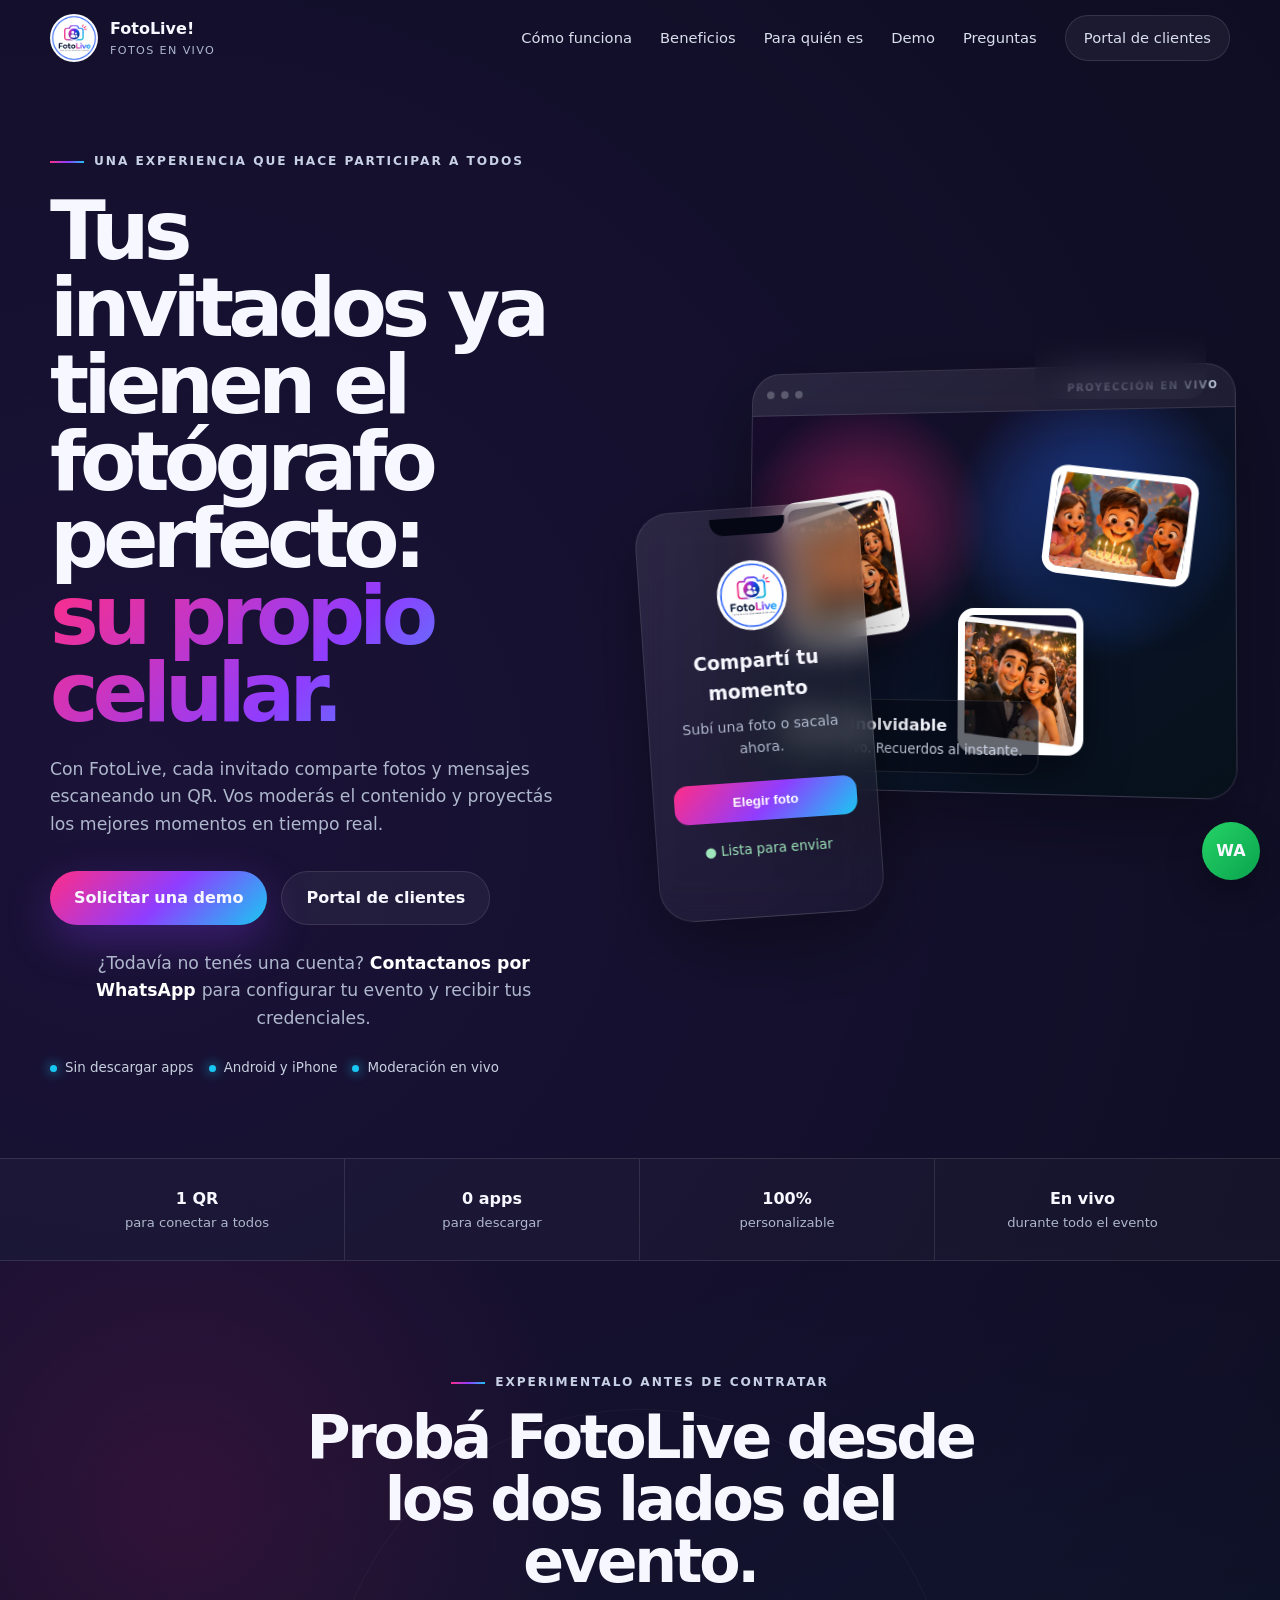
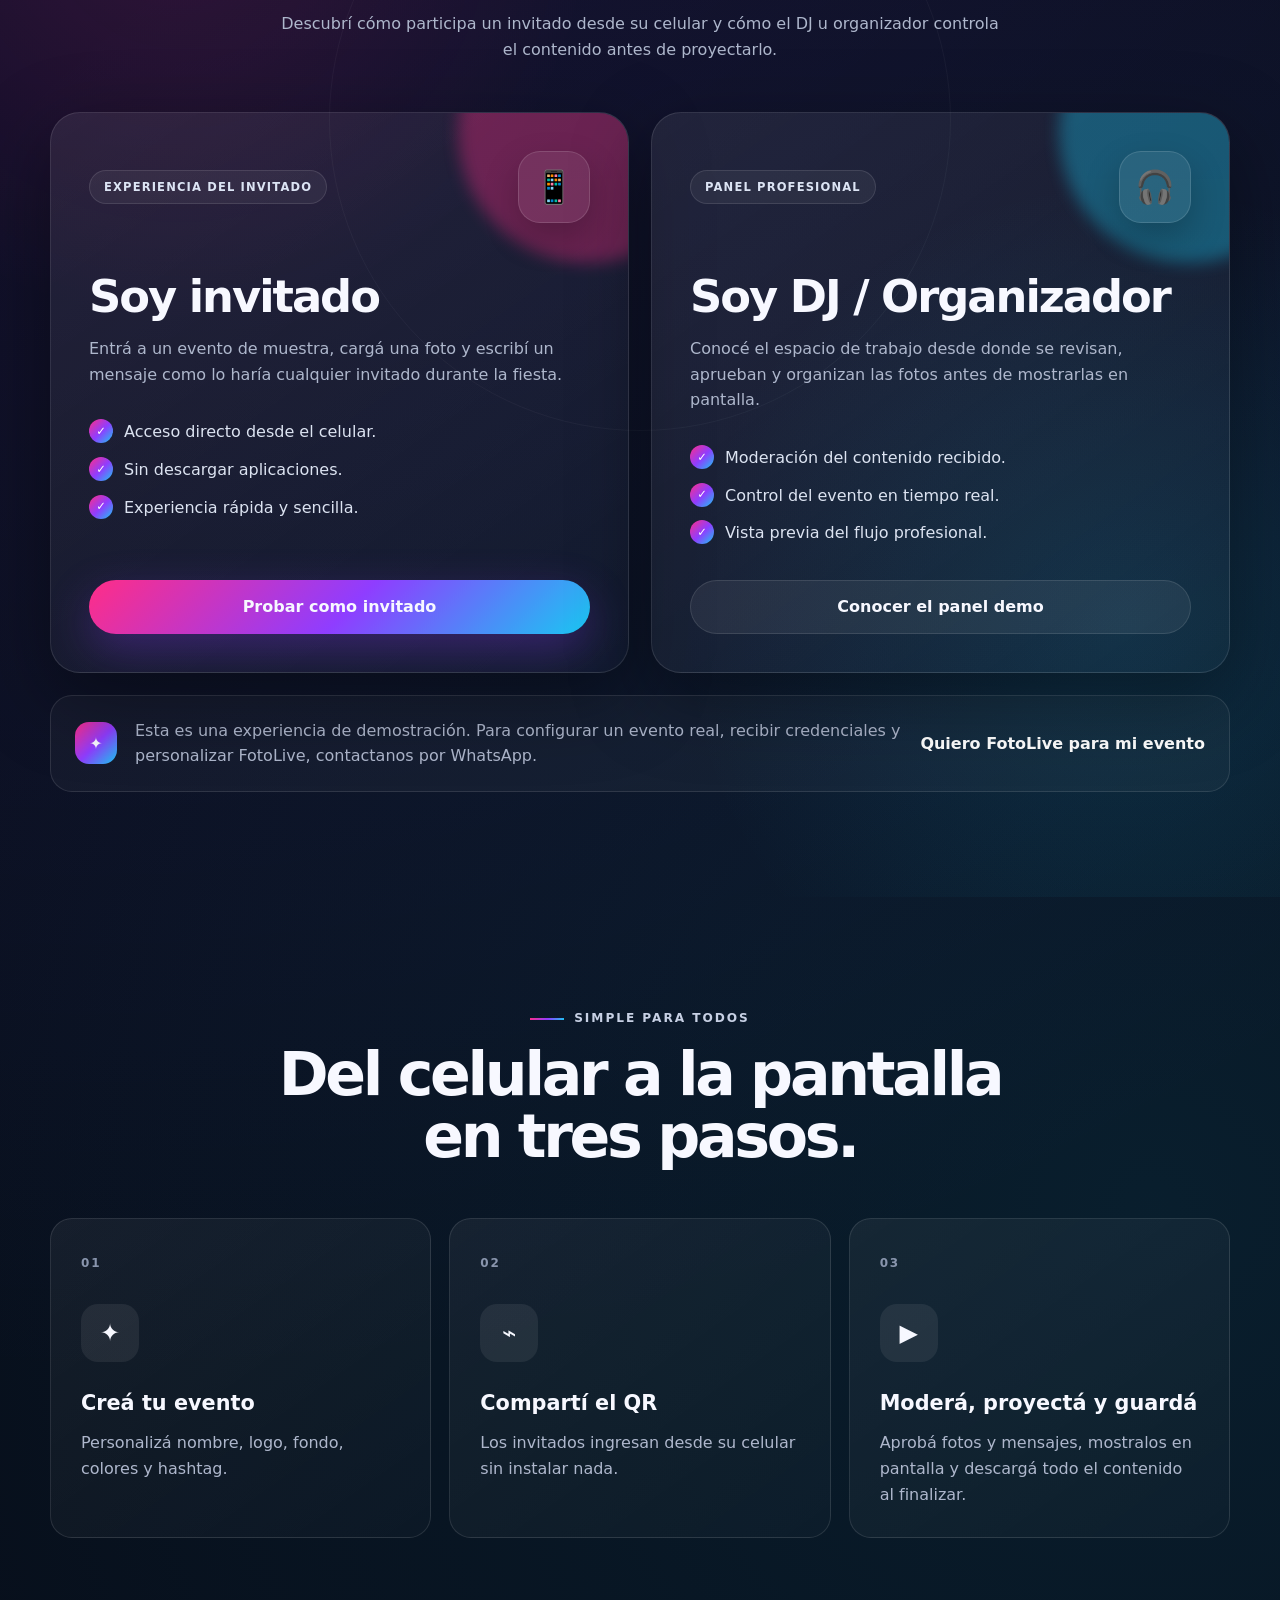
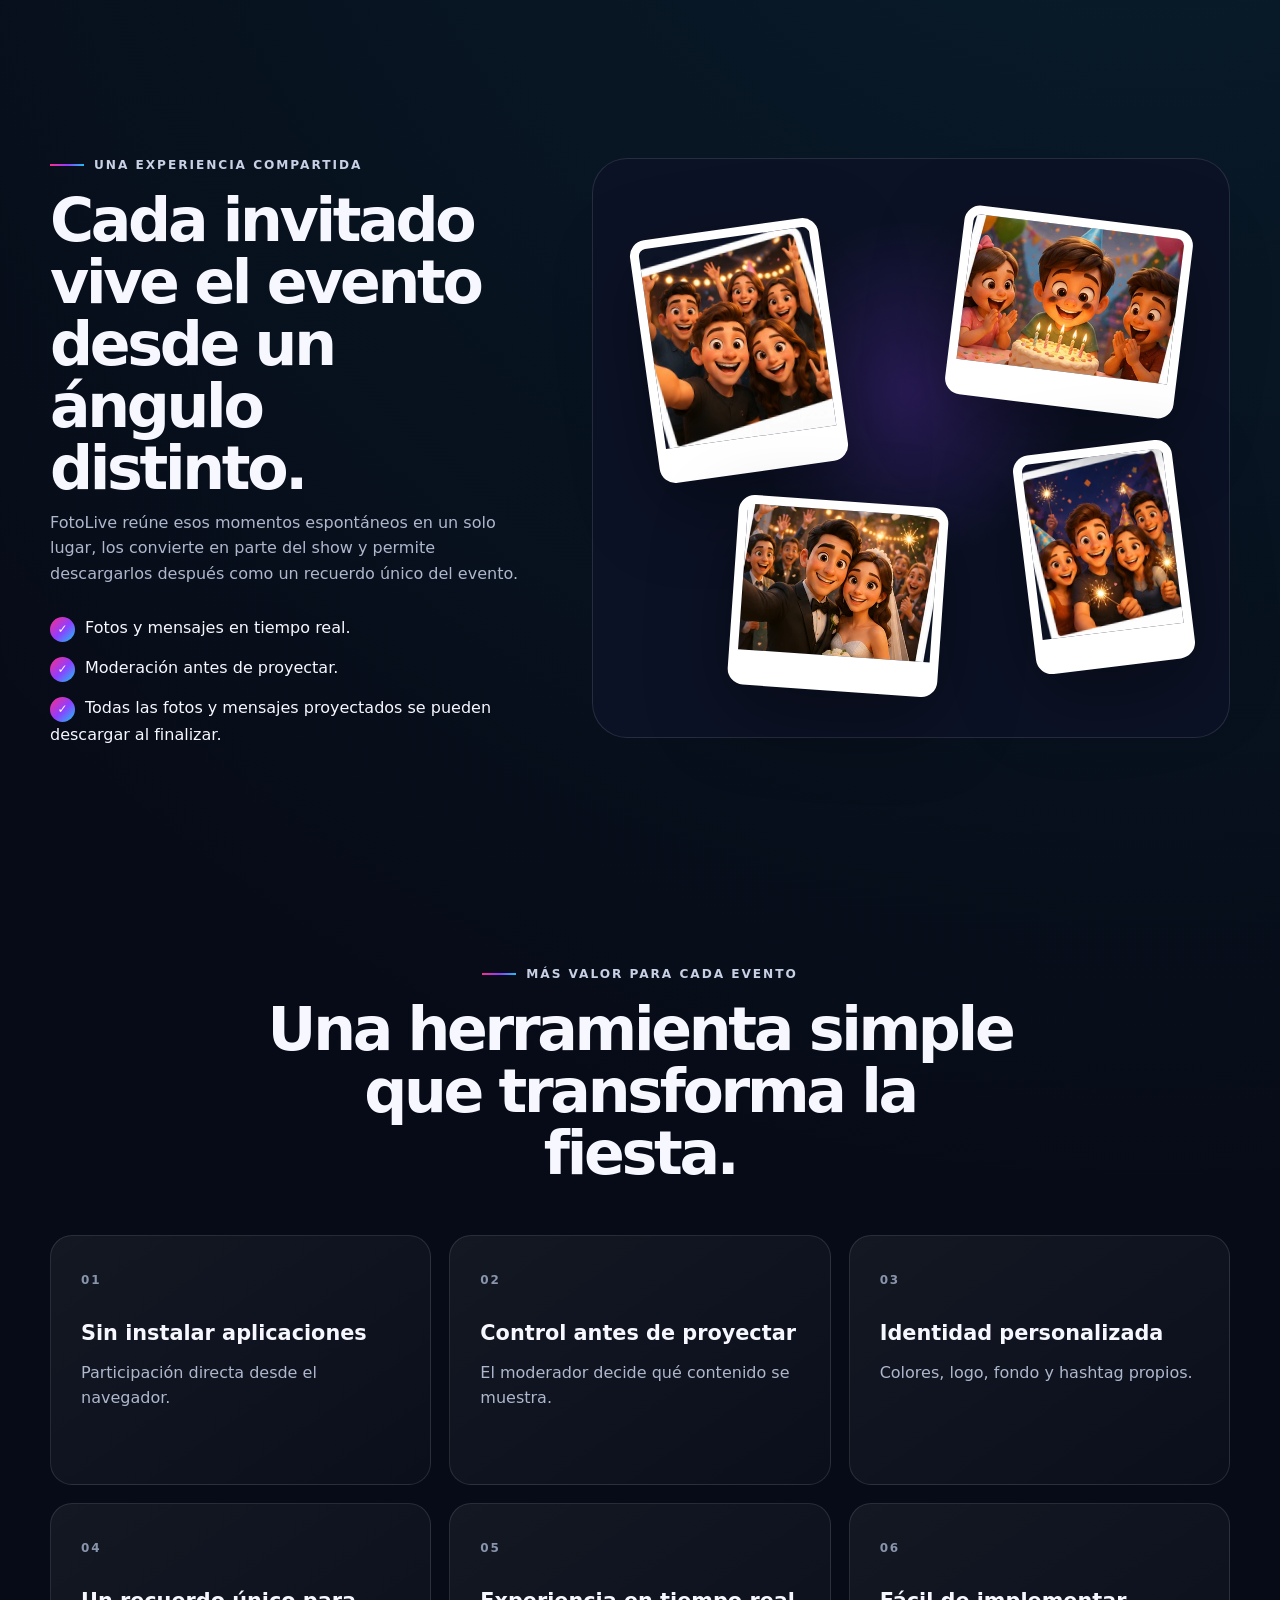
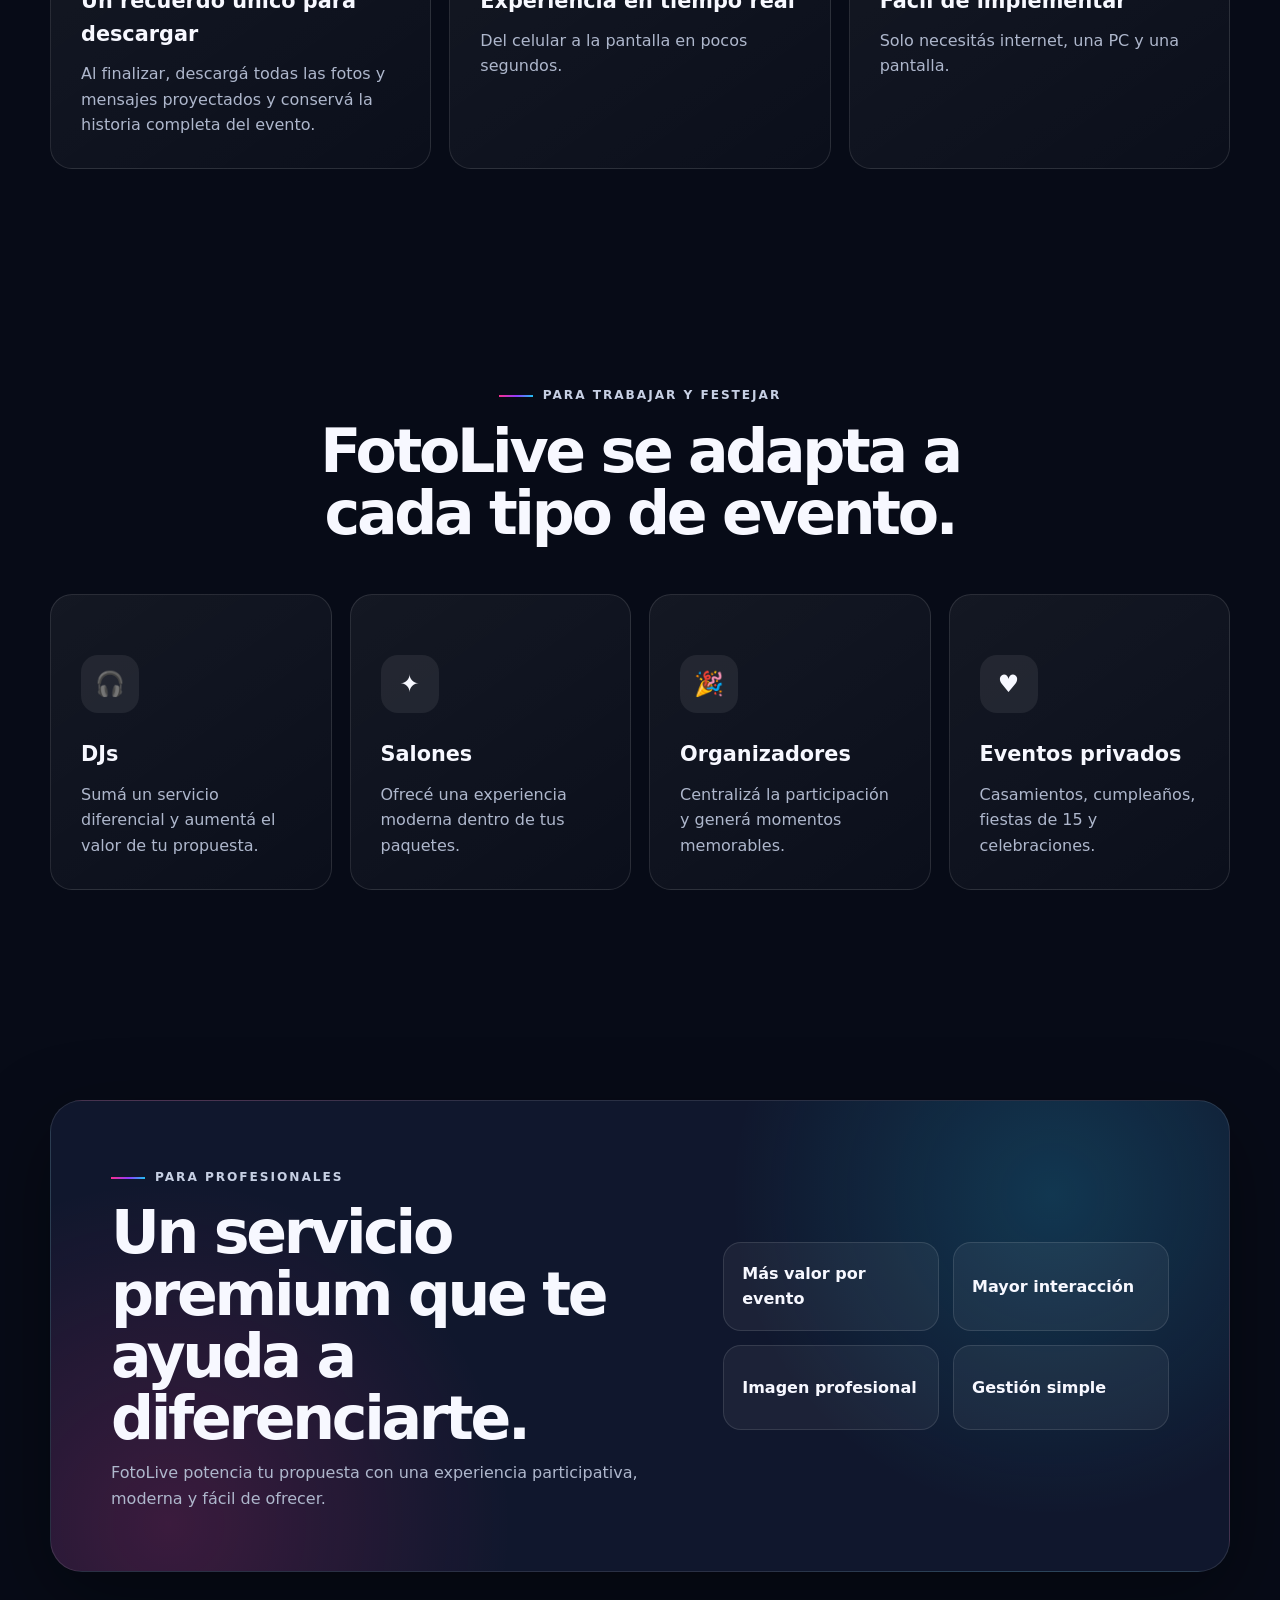
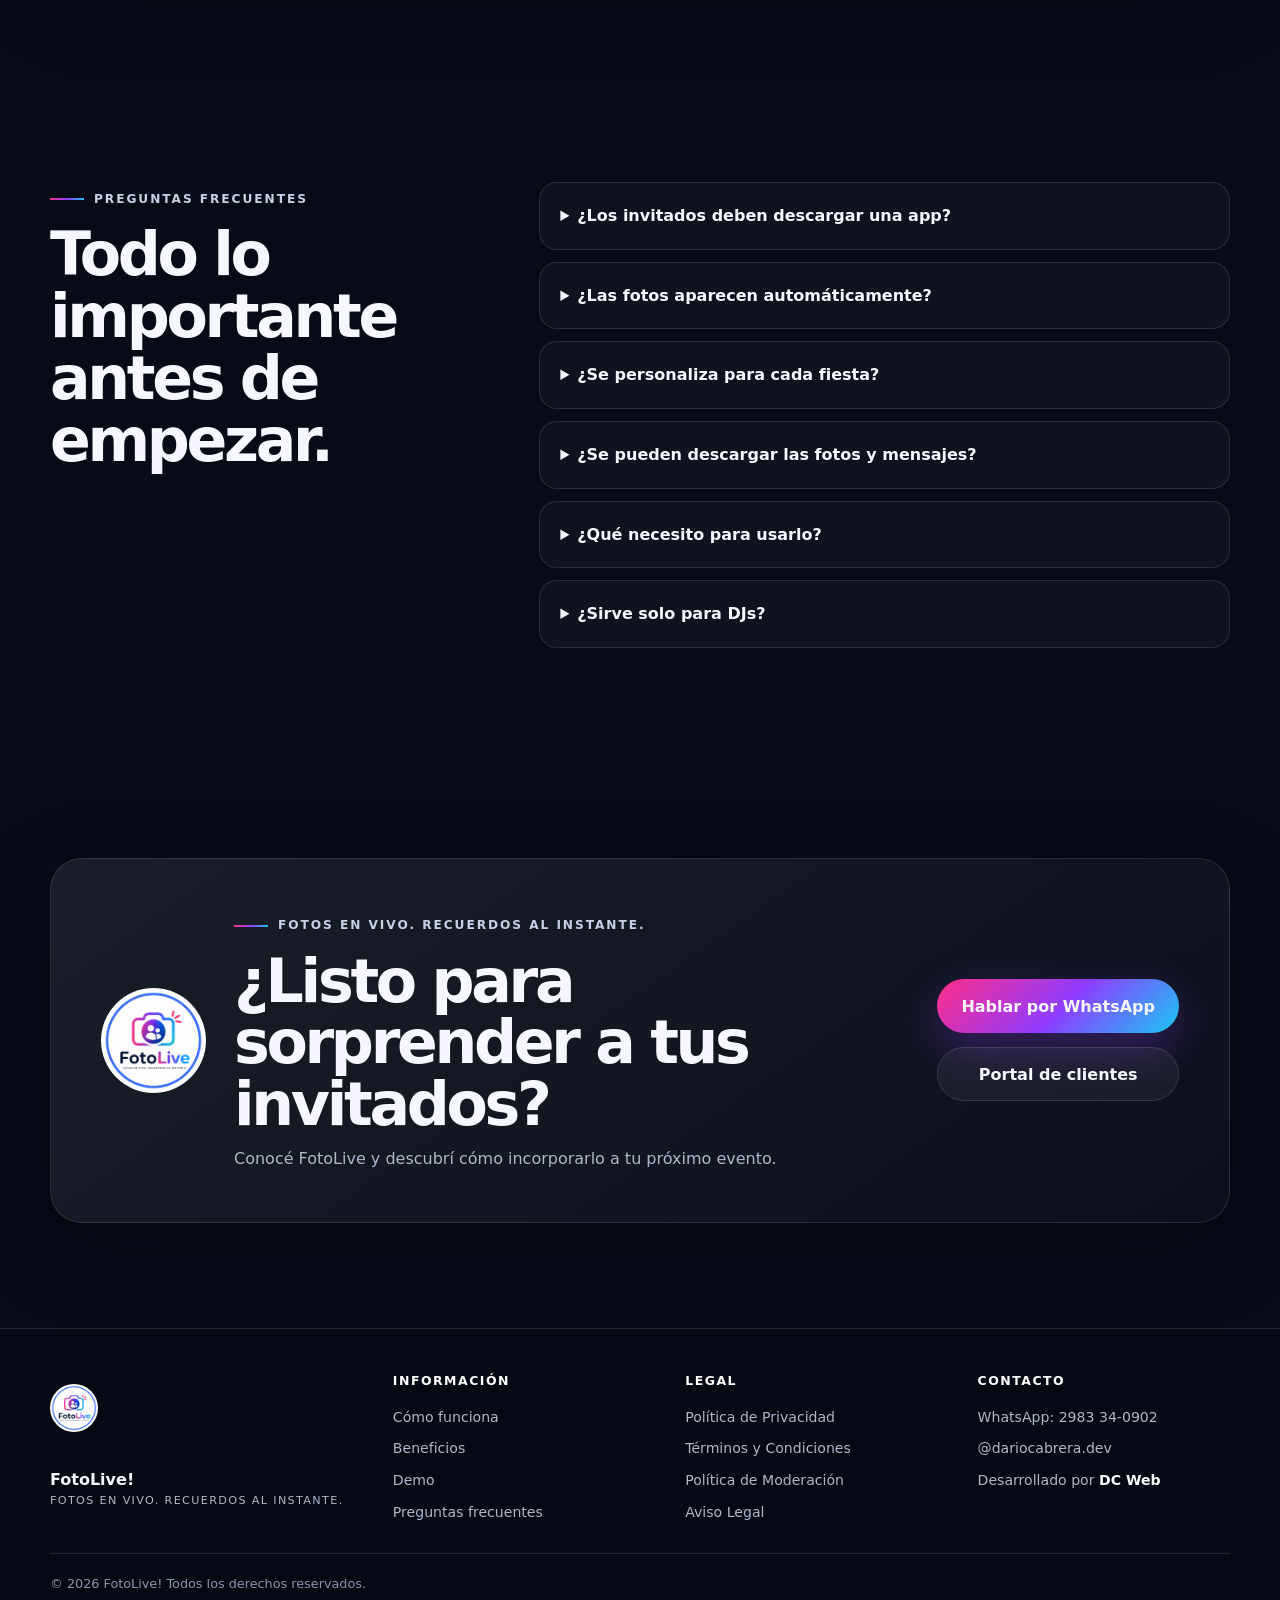
==== commit 9f3c3d5e: ""legal en footer"" ====
--- a/index.html
+++ b/index.html
@@ -320,20 +320,83 @@
     rel="noopener" aria-label="WhatsApp">WA</a>
   <footer>
     <div class="container footer-grid">
-      <div class="footer-brand"><img src="assets/logo-fotolive.webp" alt="">
-        <div><strong>FotoLive!</strong><small>Fotos en vivo. Recuerdos al instante.</small></div>
-      </div>
-      <div><a href="#como">Cómo funciona</a><a href="#beneficios">Beneficios</a><a href="#faq">Preguntas</a></div>
-      <div><a href="https://wa.me/5492983340902" target="_blank" rel="noopener">WhatsApp: 2983 34-0902</a><a
-          href="https://instagram.com/dariocabrera.dev" target="_blank" rel="noopener">@dariocabrera.dev</a><span>
-          <p>
-            Desarrollado por
-            <a href="https://dariocabrera-dev.netlify.app/" target="_blank" rel="noopener">
-              <strong>DC Web</strong>
-            </a>
-          </p>
-        </span></div>
+
+  <div class="footer-brand">
+    <img
+      src="assets/logo-fotolive.webp"
+      alt="Logo FotoLive"
+    />
+
+    <div>
+      <strong>FotoLive!</strong>
+      <small>
+        Fotos en vivo. Recuerdos al instante.
+      </small>
     </div>
+  </div>
+
+  <div class="footer-column">
+    <strong class="footer-title">Información</strong>
+
+    <a href="#como">Cómo funciona</a>
+    <a href="#beneficios">Beneficios</a>
+    <a href="#demo">Demo</a>
+    <a href="#faq">Preguntas frecuentes</a>
+  </div>
+
+  <div class="footer-column">
+    <strong class="footer-title">Legal</strong>
+
+    <a href="legal/privacidad.html">
+      Política de Privacidad
+    </a>
+
+    <a href="legal/terminos.html">
+      Términos y Condiciones
+    </a>
+
+    <a href="legal/moderacion.html">
+      Política de Moderación
+    </a>
+
+    <a href="legal/aviso-legal.html">
+      Aviso Legal
+    </a>
+  </div>
+
+  <div class="footer-column">
+    <strong class="footer-title">Contacto</strong>
+
+    <a
+      href="https://wa.me/5492983340902"
+      target="_blank"
+      rel="noopener"
+    >
+      WhatsApp: 2983 34-0902
+    </a>
+
+    <a
+      href="https://instagram.com/dariocabrera.dev"
+      target="_blank"
+      rel="noopener"
+    >
+      @dariocabrera.dev
+    </a>
+
+    <p>
+      Desarrollado por
+      <a
+        href="https://dariocabrera-dev.netlify.app/"
+        target="_blank"
+        rel="noopener"
+      >
+        <strong>DC Web</strong>
+      </a>
+    </p>
+  </div>
+
+</div>
+
     <div class="container copyright">© <span id="year"></span> FotoLive! Todos los derechos reservados.</div>
   </footer>
   <script src="script.js"></script>
--- a/styles.css
+++ b/styles.css
@@ -303,7 +303,9 @@
     left: 8%;
     top: 22%;
     transform: rotate(-8deg);
-    background: linear-gradient(145deg, #ff9a7b, #8f3dff)
+    background-image: url("assets/foto-amigos.webp");
+    background-size: cover;
+    background-position: center
 }
 
 .p2 {
@@ -312,7 +314,9 @@
     right: 8%;
     top: 16%;
     transform: rotate(7deg);
-    background: linear-gradient(145deg, #00a6ff, #723fff);
+    background-image: url("assets/foto-cumple.webp");
+    background-size: cover;
+    background-position: center;
     animation-delay: -1.6s
 }
 
@@ -321,7 +325,9 @@
     height: 145px;
     right: 30%;
     bottom: 10%;
-    background: linear-gradient(145deg, #ff2d87, #ffb237);
+    background-image: url("assets/foto-casamiento.webp");
+    background-size: cover;
+    background-position: center;
     animation-delay: -3s
 }
 
@@ -577,7 +583,9 @@
     left: 8%;
     top: 12%;
     transform: rotate(-8deg);
-    background: linear-gradient(145deg, #ff4f9b, #8246ff)
+    background-image: url("assets/foto-amigos.webp");
+    background-size: cover;
+    background-position: center
 }
 
 .m2 {
@@ -586,7 +594,9 @@
     right: 7%;
     top: 10%;
     transform: rotate(7deg);
-    background: linear-gradient(145deg, #06a8ff, #7543ff)
+    background-image: url("assets/foto-cumple.webp");
+    background-size: cover;
+    background-position: center
 }
 
 .m3 {
@@ -595,7 +605,9 @@
     left: 22%;
     bottom: 8%;
     transform: rotate(4deg);
-    background: linear-gradient(145deg, #ffbb32, #ff2d87)
+    background-image: url("assets/foto-casamiento.webp");
+    background-size: cover;
+    background-position: center
 }
 
 .m4 {
@@ -604,7 +616,9 @@
     right: 7%;
     bottom: 12%;
     transform: rotate(-7deg);
-    background: linear-gradient(145deg, #16c9f0, #2d6cff)
+    background-image: url("assets/foto-bengalas.webp");
+    background-size: cover;
+    background-position: center
 }
 
 .pro-panel {
@@ -710,8 +724,37 @@
 
 .footer-grid {
     display: grid;
-    grid-template-columns: 1.2fr .8fr 1fr;
-    gap: 40px
+    grid-template-columns: 1.2fr repeat(3, 1fr);
+    gap: 40px;
+}
+
+.footer-column {
+    display: grid;
+    align-content: start;
+    gap: 9px;
+}
+
+.footer-title {
+    margin-bottom: 6px;
+    color: #ffffff;
+    font-size: 0.78rem;
+    font-weight: 850;
+    letter-spacing: 0.12em;
+    text-transform: uppercase;
+}
+
+.footer-column a,
+.footer-column p {
+    color: var(--muted);
+    font-size: 0.88rem;
+}
+
+.footer-column a:hover {
+    color: var(--text);
+}
+
+.footer-column p a {
+    color: #ffffff;
 }
 
 .footer-grid>div {
@@ -780,12 +823,13 @@
     }
 
     .footer-grid {
-        grid-template-columns: 1fr 1fr
+        grid-template-columns: repeat(2, 1fr);
     }
 
     .footer-brand {
-        grid-column: 1/-1
-    }
+        grid-column: 1 / -1;
+    }
+
 }
 
 @media(max-width:820px) {
@@ -977,11 +1021,11 @@
     }
 
     .footer-grid {
-        grid-template-columns: 1fr
+        grid-template-columns: 1fr;
     }
 
     .footer-brand {
-        grid-column: auto
+        grid-column: auto;
     }
 
     .cta .actions {
@@ -1008,43 +1052,272 @@
         transform: none
     }
 }
-.login-note{
-    margin-top:15px;
-    font-size:.95rem;
-    color:#bdbdbd;
-    text-align:center;
-    line-height:1.6;
-}
-
-.login-note a{
-    color:#ffffff;
-    font-weight:600;
-    text-decoration:none;
-}
-
-.login-note a:hover{
-    text-decoration:underline;
+
+.login-note {
+    margin-top: 15px;
+    font-size: .95rem;
+    color: #bdbdbd;
+    text-align: center;
+    line-height: 1.6;
+}
+
+.login-note a {
+    color: #ffffff;
+    font-weight: 600;
+    text-decoration: none;
+}
+
+.login-note a:hover {
+    text-decoration: underline;
 }
 
 /* =========================================================
    DEMO INTERACTIVA
 ========================================================= */
-.demo-section{position:relative;overflow:hidden;background:radial-gradient(circle at 14% 20%,rgba(255,45,135,.12),transparent 28%),radial-gradient(circle at 88% 78%,rgba(25,200,242,.12),transparent 30%)}
-.demo-section::before{content:"";position:absolute;inset:12% auto auto 50%;width:620px;height:620px;border:1px solid rgba(255,255,255,.04);border-radius:50%;transform:translateX(-50%);pointer-events:none}
-.demo-section .heading p{max-width:720px;margin:18px auto 0;color:var(--muted)}
-.demo-grid{position:relative;display:grid;grid-template-columns:repeat(2,minmax(0,1fr));gap:22px}
-.demo-card{position:relative;display:flex;flex-direction:column;min-height:510px;padding:38px;overflow:hidden;border:1px solid var(--border);border-radius:30px;background:linear-gradient(145deg,rgba(255,255,255,.075),rgba(255,255,255,.02));box-shadow:var(--shadow);transition:transform .25s,border-color .25s}
-.demo-card::before{content:"";position:absolute;top:-110px;right:-90px;width:260px;height:260px;border-radius:50%;filter:blur(8px);opacity:.34;pointer-events:none}
-.demo-card-guest::before{background:var(--pink)}.demo-card-pro::before{background:var(--cyan)}
-.demo-card:hover{transform:translateY(-7px);border-color:rgba(255,255,255,.25)}
-.demo-card-top{position:relative;z-index:1;display:flex;align-items:center;justify-content:space-between;gap:20px;margin-bottom:52px}
-.demo-badge{display:inline-flex;align-items:center;min-height:34px;padding:0 14px;border:1px solid var(--border);border-radius:999px;color:#dce4f4;background:rgba(255,255,255,.055);font-size:.72rem;font-weight:800;letter-spacing:.1em;text-transform:uppercase}
-.demo-icon{display:grid;place-items:center;width:72px;height:72px;flex:0 0 72px;border:1px solid rgba(255,255,255,.13);border-radius:22px;background:rgba(255,255,255,.07);font-size:2rem;box-shadow:0 15px 35px rgba(0,0,0,.22)}
-.demo-card h3{font-size:clamp(2rem,3.5vw,3.3rem);line-height:1;letter-spacing:-.045em}.demo-card p{max-width:560px;margin-top:16px;color:var(--muted)}
-.demo-list{display:grid;gap:12px;margin:32px 0 34px;list-style:none;color:#dce3f1}.demo-list li{display:flex;align-items:flex-start;gap:11px}.demo-list li::before{content:"✓";display:inline-grid;place-items:center;width:24px;height:24px;flex:0 0 24px;border-radius:50%;background:var(--grad);color:#fff;font-size:.72rem;font-weight:900}
-.demo-button{width:100%;margin-top:auto}.demo-card-pro .demo-button{background:rgba(255,255,255,.065)}
-.demo-note{display:grid;grid-template-columns:auto 1fr auto;gap:18px;align-items:center;margin-top:22px;padding:22px 24px;border:1px solid var(--border);border-radius:22px;background:rgba(255,255,255,.035)}
-.demo-note>span{display:grid;place-items:center;width:42px;height:42px;border-radius:14px;background:var(--grad);font-weight:900}.demo-note p{color:var(--muted)}.demo-note a{color:#fff;font-weight:800;text-align:right}.demo-note a:hover{text-decoration:underline}
-@media(max-width:820px){.demo-grid{grid-template-columns:1fr}.demo-card{min-height:auto}.demo-note{grid-template-columns:auto 1fr}.demo-note a{grid-column:1/-1;text-align:left;padding-left:60px}}
-@media(max-width:560px){.demo-card{padding:28px 22px;border-radius:24px}.demo-card-top{margin-bottom:38px}.demo-icon{width:60px;height:60px;flex-basis:60px;border-radius:18px;font-size:1.65rem}.demo-badge{font-size:.62rem;letter-spacing:.07em}.demo-note{grid-template-columns:1fr;padding:22px}.demo-note a{grid-column:auto;padding-left:0}}
-
+.demo-section {
+    position: relative;
+    overflow: hidden;
+    background: radial-gradient(circle at 14% 20%, rgba(255, 45, 135, .12), transparent 28%), radial-gradient(circle at 88% 78%, rgba(25, 200, 242, .12), transparent 30%)
+}
+
+.demo-section::before {
+    content: "";
+    position: absolute;
+    inset: 12% auto auto 50%;
+    width: 620px;
+    height: 620px;
+    border: 1px solid rgba(255, 255, 255, .04);
+    border-radius: 50%;
+    transform: translateX(-50%);
+    pointer-events: none
+}
+
+.demo-section .heading p {
+    max-width: 720px;
+    margin: 18px auto 0;
+    color: var(--muted)
+}
+
+.demo-grid {
+    position: relative;
+    display: grid;
+    grid-template-columns: repeat(2, minmax(0, 1fr));
+    gap: 22px
+}
+
+.demo-card {
+    position: relative;
+    display: flex;
+    flex-direction: column;
+    min-height: 510px;
+    padding: 38px;
+    overflow: hidden;
+    border: 1px solid var(--border);
+    border-radius: 30px;
+    background: linear-gradient(145deg, rgba(255, 255, 255, .075), rgba(255, 255, 255, .02));
+    box-shadow: var(--shadow);
+    transition: transform .25s, border-color .25s
+}
+
+.demo-card::before {
+    content: "";
+    position: absolute;
+    top: -110px;
+    right: -90px;
+    width: 260px;
+    height: 260px;
+    border-radius: 50%;
+    filter: blur(8px);
+    opacity: .34;
+    pointer-events: none
+}
+
+.demo-card-guest::before {
+    background: var(--pink)
+}
+
+.demo-card-pro::before {
+    background: var(--cyan)
+}
+
+.demo-card:hover {
+    transform: translateY(-7px);
+    border-color: rgba(255, 255, 255, .25)
+}
+
+.demo-card-top {
+    position: relative;
+    z-index: 1;
+    display: flex;
+    align-items: center;
+    justify-content: space-between;
+    gap: 20px;
+    margin-bottom: 52px
+}
+
+.demo-badge {
+    display: inline-flex;
+    align-items: center;
+    min-height: 34px;
+    padding: 0 14px;
+    border: 1px solid var(--border);
+    border-radius: 999px;
+    color: #dce4f4;
+    background: rgba(255, 255, 255, .055);
+    font-size: .72rem;
+    font-weight: 800;
+    letter-spacing: .1em;
+    text-transform: uppercase
+}
+
+.demo-icon {
+    display: grid;
+    place-items: center;
+    width: 72px;
+    height: 72px;
+    flex: 0 0 72px;
+    border: 1px solid rgba(255, 255, 255, .13);
+    border-radius: 22px;
+    background: rgba(255, 255, 255, .07);
+    font-size: 2rem;
+    box-shadow: 0 15px 35px rgba(0, 0, 0, .22)
+}
+
+.demo-card h3 {
+    font-size: clamp(2rem, 3.5vw, 3.3rem);
+    line-height: 1;
+    letter-spacing: -.045em
+}
+
+.demo-card p {
+    max-width: 560px;
+    margin-top: 16px;
+    color: var(--muted)
+}
+
+.demo-list {
+    display: grid;
+    gap: 12px;
+    margin: 32px 0 34px;
+    list-style: none;
+    color: #dce3f1
+}
+
+.demo-list li {
+    display: flex;
+    align-items: flex-start;
+    gap: 11px
+}
+
+.demo-list li::before {
+    content: "✓";
+    display: inline-grid;
+    place-items: center;
+    width: 24px;
+    height: 24px;
+    flex: 0 0 24px;
+    border-radius: 50%;
+    background: var(--grad);
+    color: #fff;
+    font-size: .72rem;
+    font-weight: 900
+}
+
+.demo-button {
+    width: 100%;
+    margin-top: auto
+}
+
+.demo-card-pro .demo-button {
+    background: rgba(255, 255, 255, .065)
+}
+
+.demo-note {
+    display: grid;
+    grid-template-columns: auto 1fr auto;
+    gap: 18px;
+    align-items: center;
+    margin-top: 22px;
+    padding: 22px 24px;
+    border: 1px solid var(--border);
+    border-radius: 22px;
+    background: rgba(255, 255, 255, .035)
+}
+
+.demo-note>span {
+    display: grid;
+    place-items: center;
+    width: 42px;
+    height: 42px;
+    border-radius: 14px;
+    background: var(--grad);
+    font-weight: 900
+}
+
+.demo-note p {
+    color: var(--muted)
+}
+
+.demo-note a {
+    color: #fff;
+    font-weight: 800;
+    text-align: right
+}
+
+.demo-note a:hover {
+    text-decoration: underline
+}
+
+@media(max-width:820px) {
+    .demo-grid {
+        grid-template-columns: 1fr
+    }
+
+    .demo-card {
+        min-height: auto
+    }
+
+    .demo-note {
+        grid-template-columns: auto 1fr
+    }
+
+    .demo-note a {
+        grid-column: 1/-1;
+        text-align: left;
+        padding-left: 60px
+    }
+}
+
+@media(max-width:560px) {
+    .demo-card {
+        padding: 28px 22px;
+        border-radius: 24px
+    }
+
+    .demo-card-top {
+        margin-bottom: 38px
+    }
+
+    .demo-icon {
+        width: 60px;
+        height: 60px;
+        flex-basis: 60px;
+        border-radius: 18px;
+        font-size: 1.65rem
+    }
+
+    .demo-badge {
+        font-size: .62rem;
+        letter-spacing: .07em
+    }
+
+    .demo-note {
+        grid-template-columns: 1fr;
+        padding: 22px
+    }
+
+    .demo-note a {
+        grid-column: auto;
+        padding-left: 0
+    }
+}
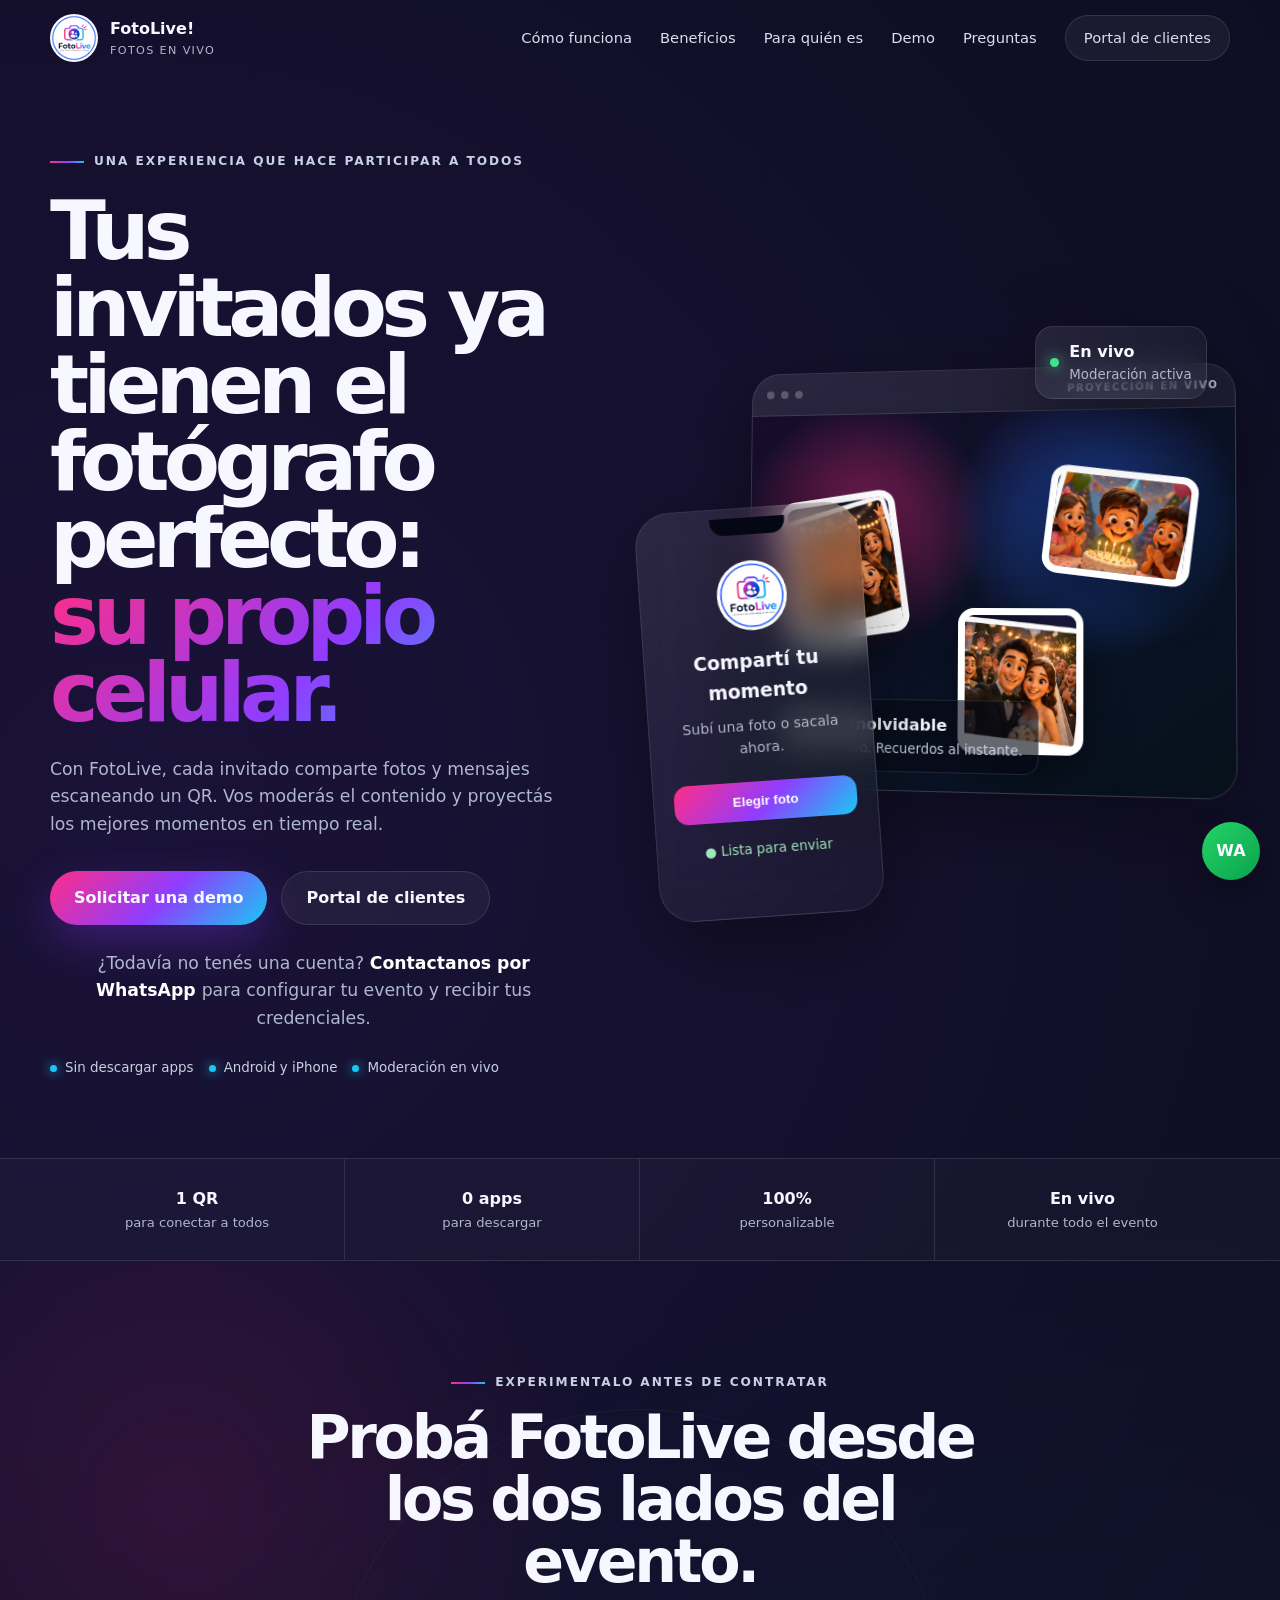
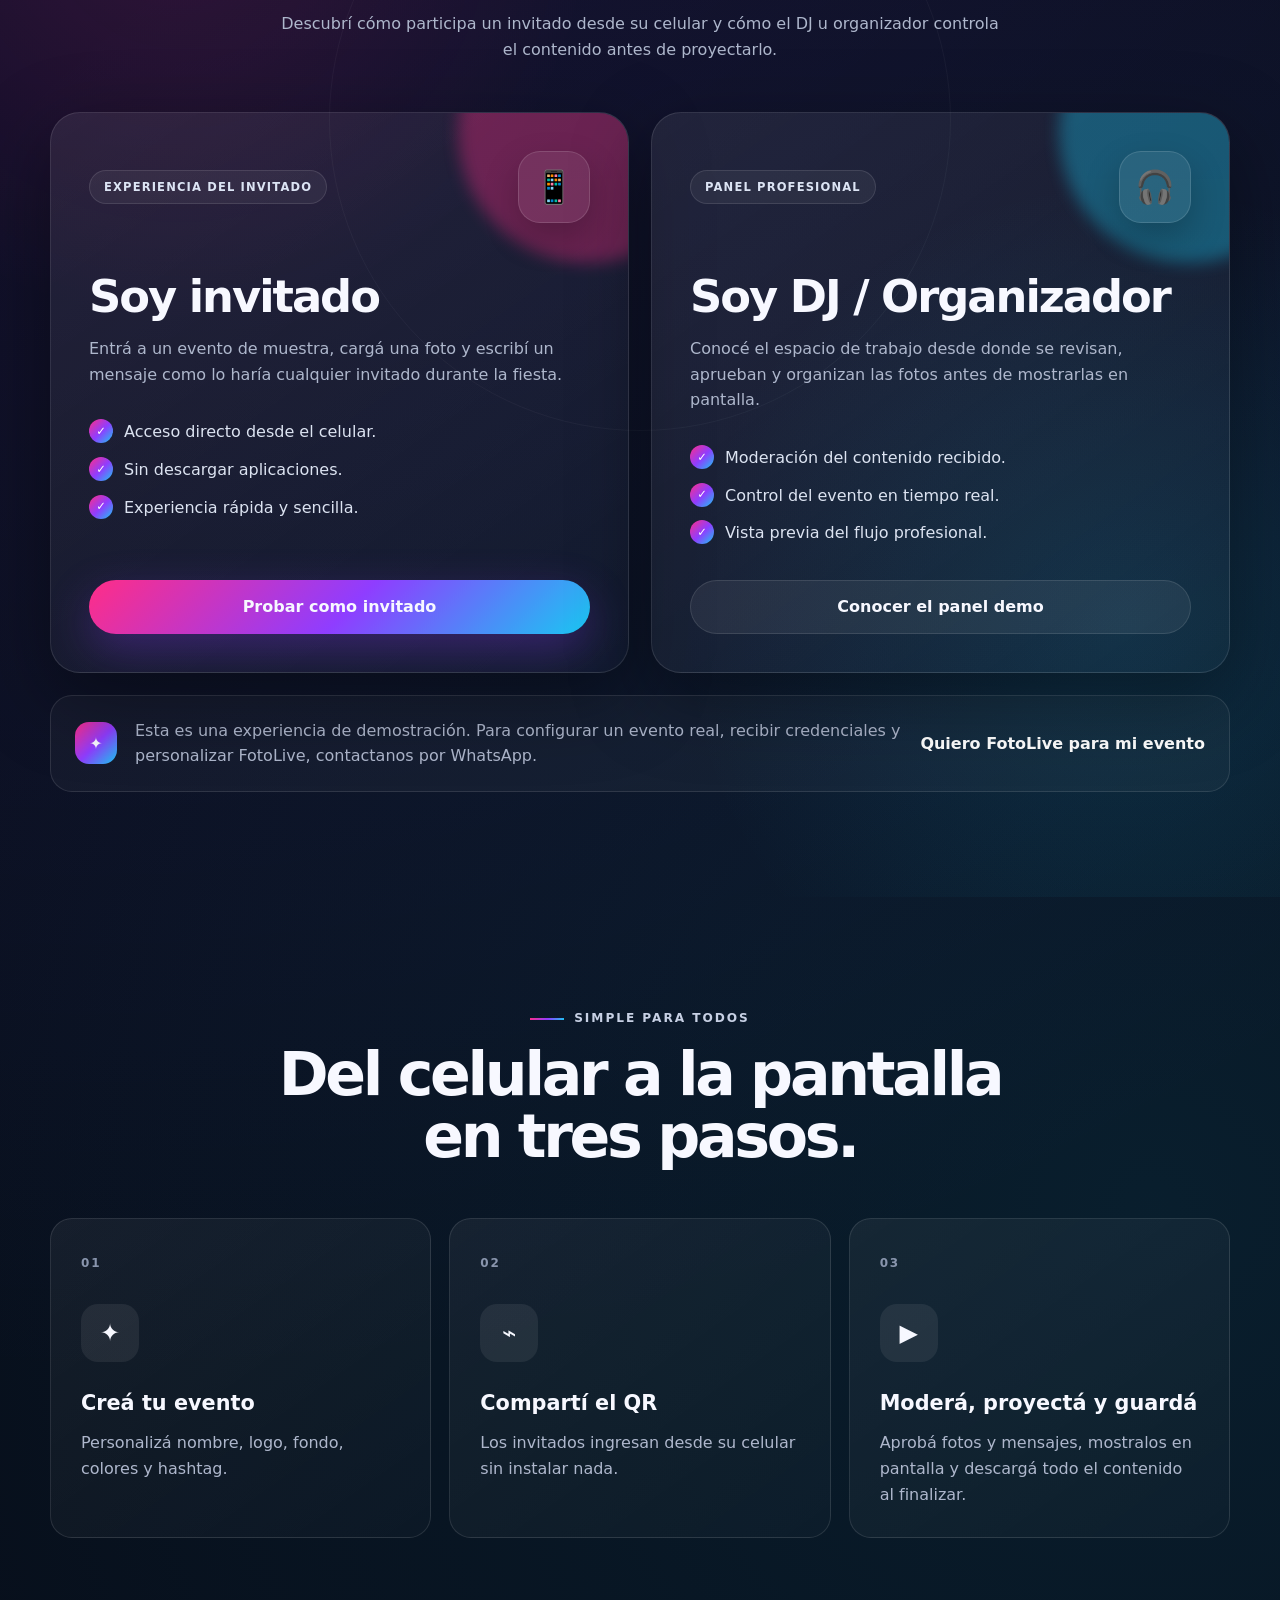
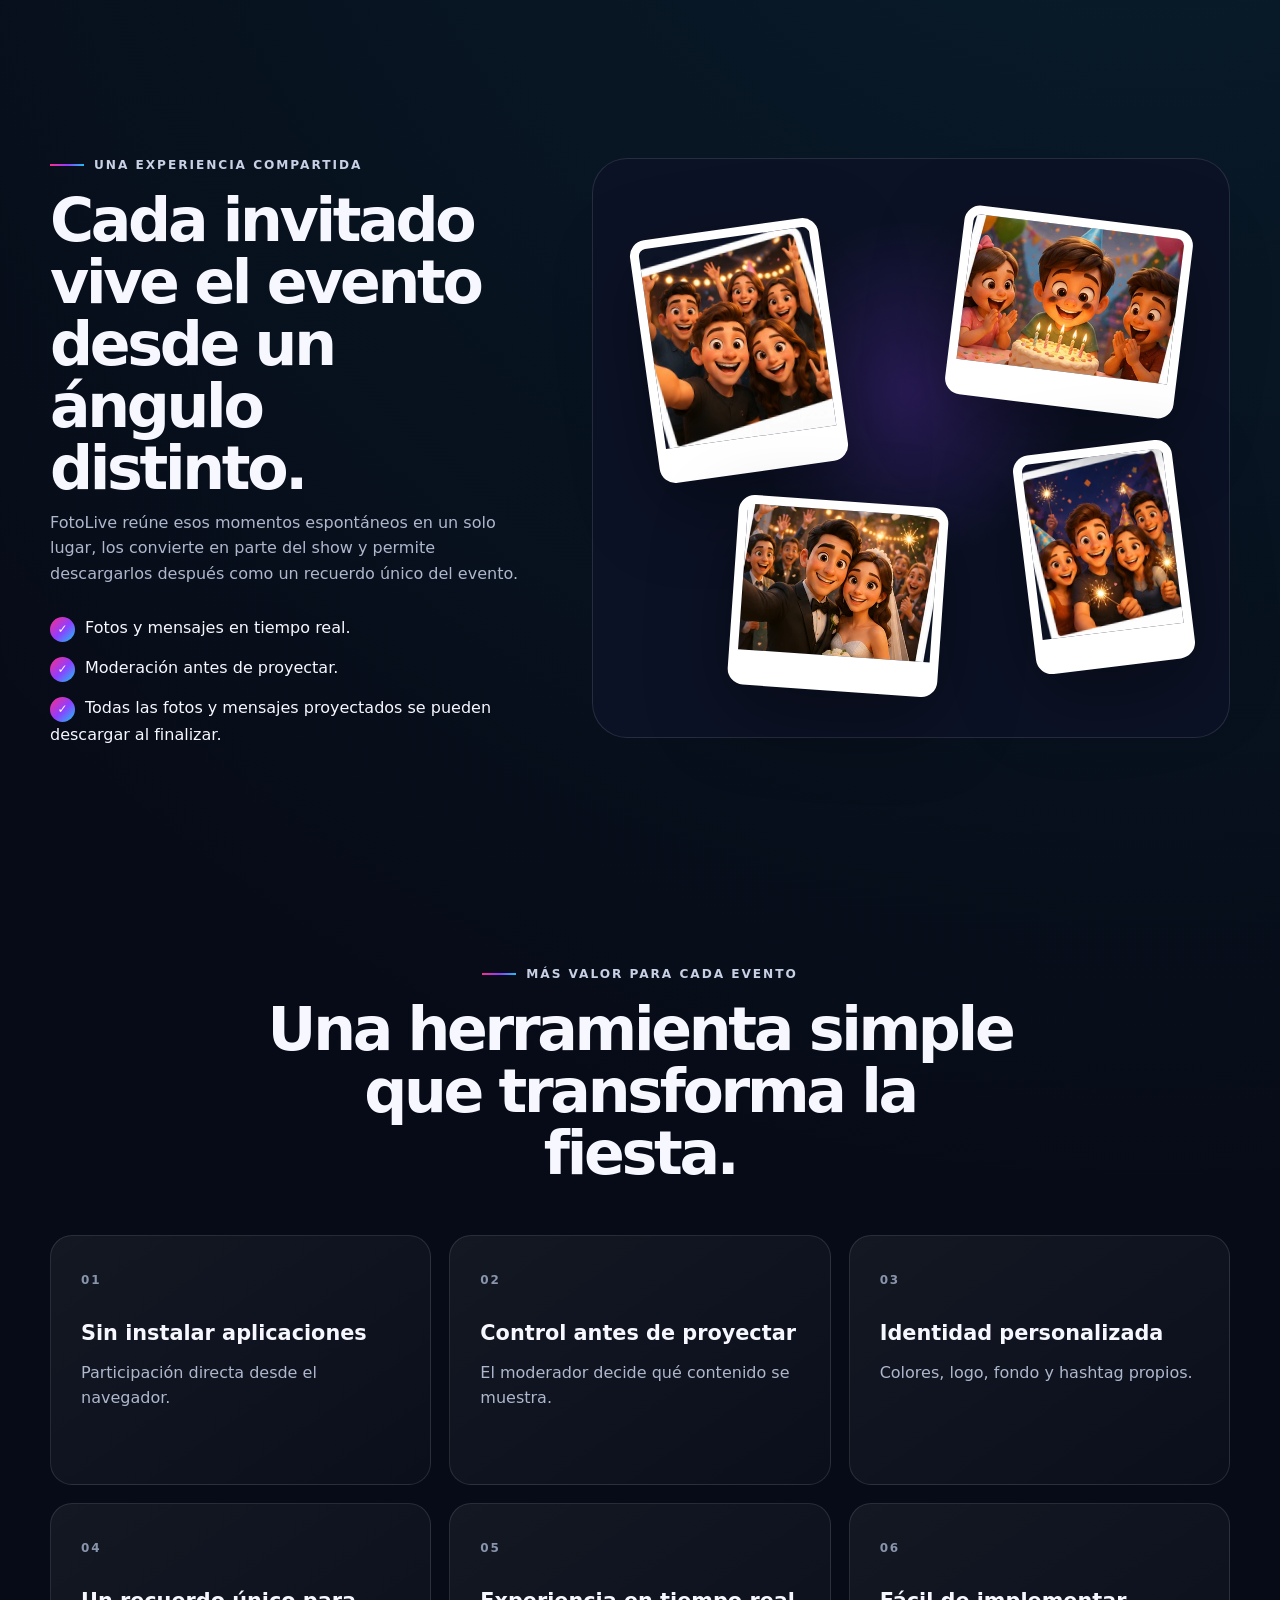
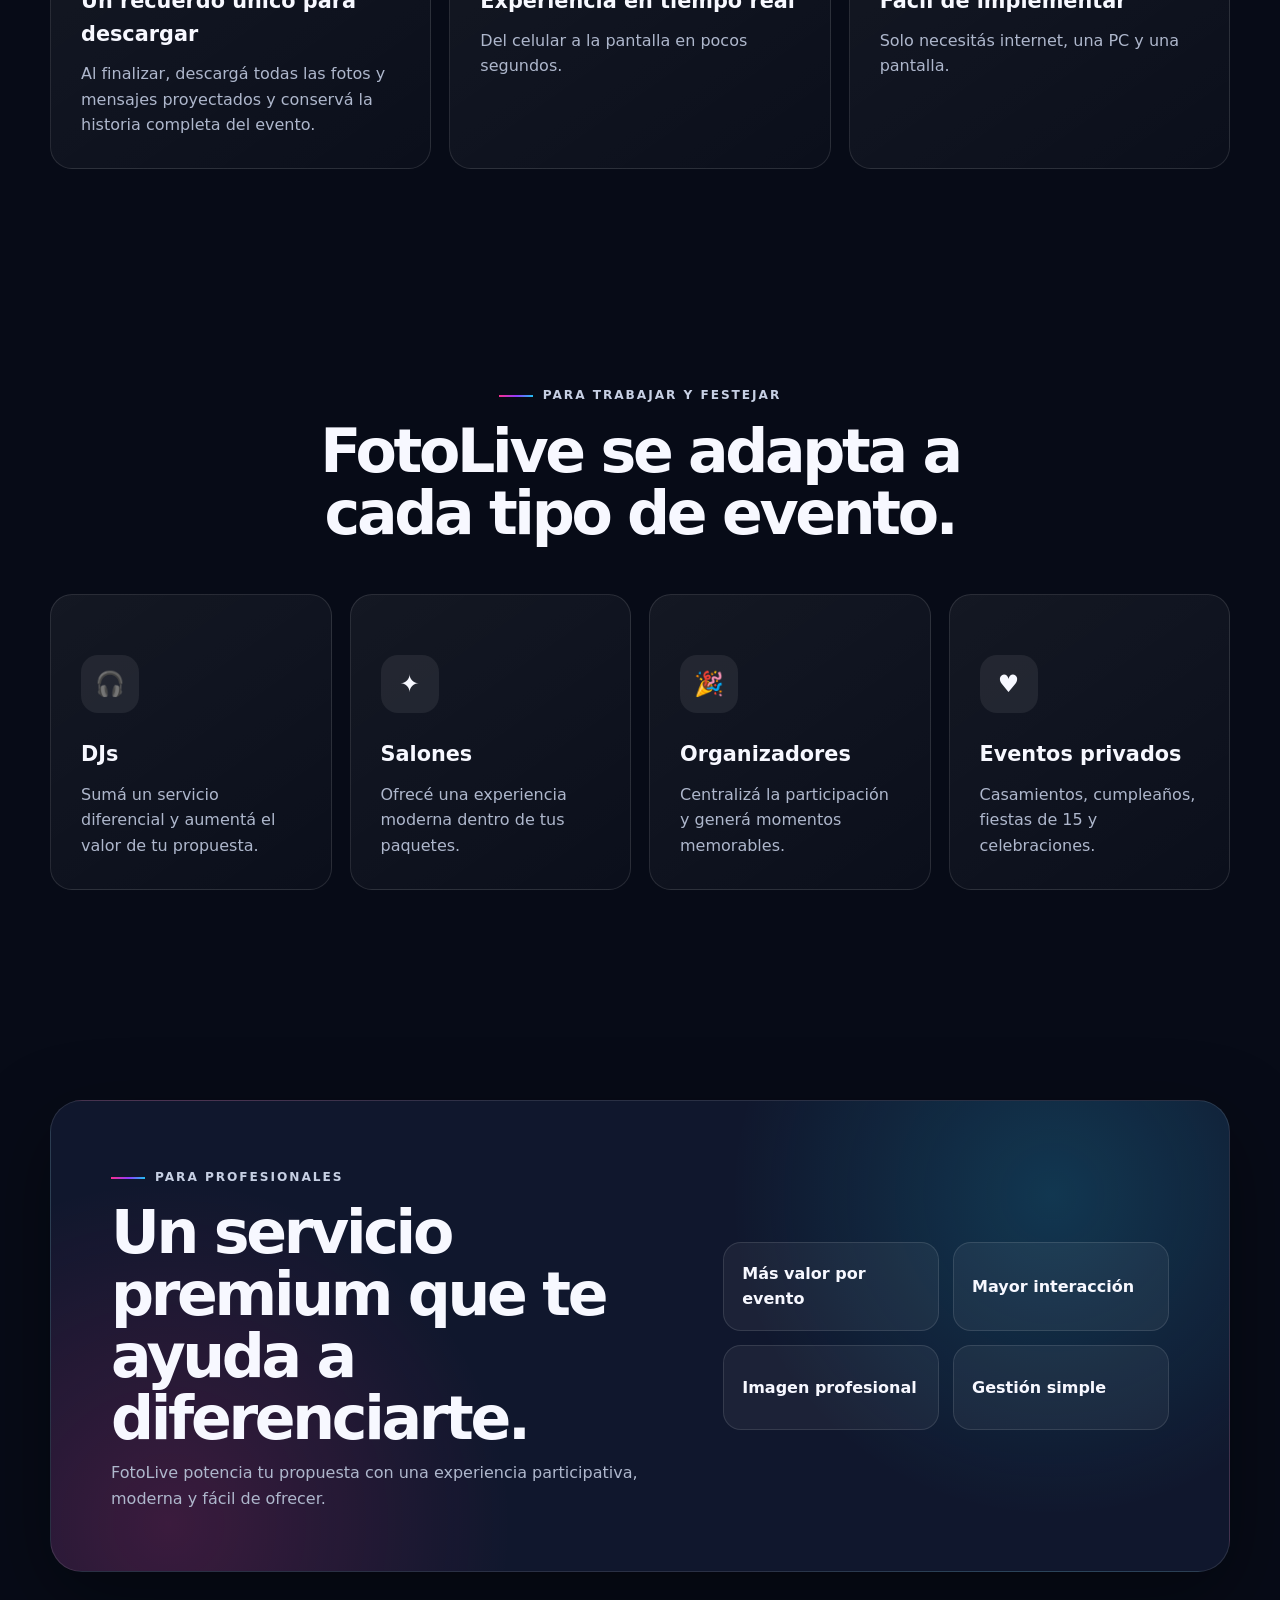
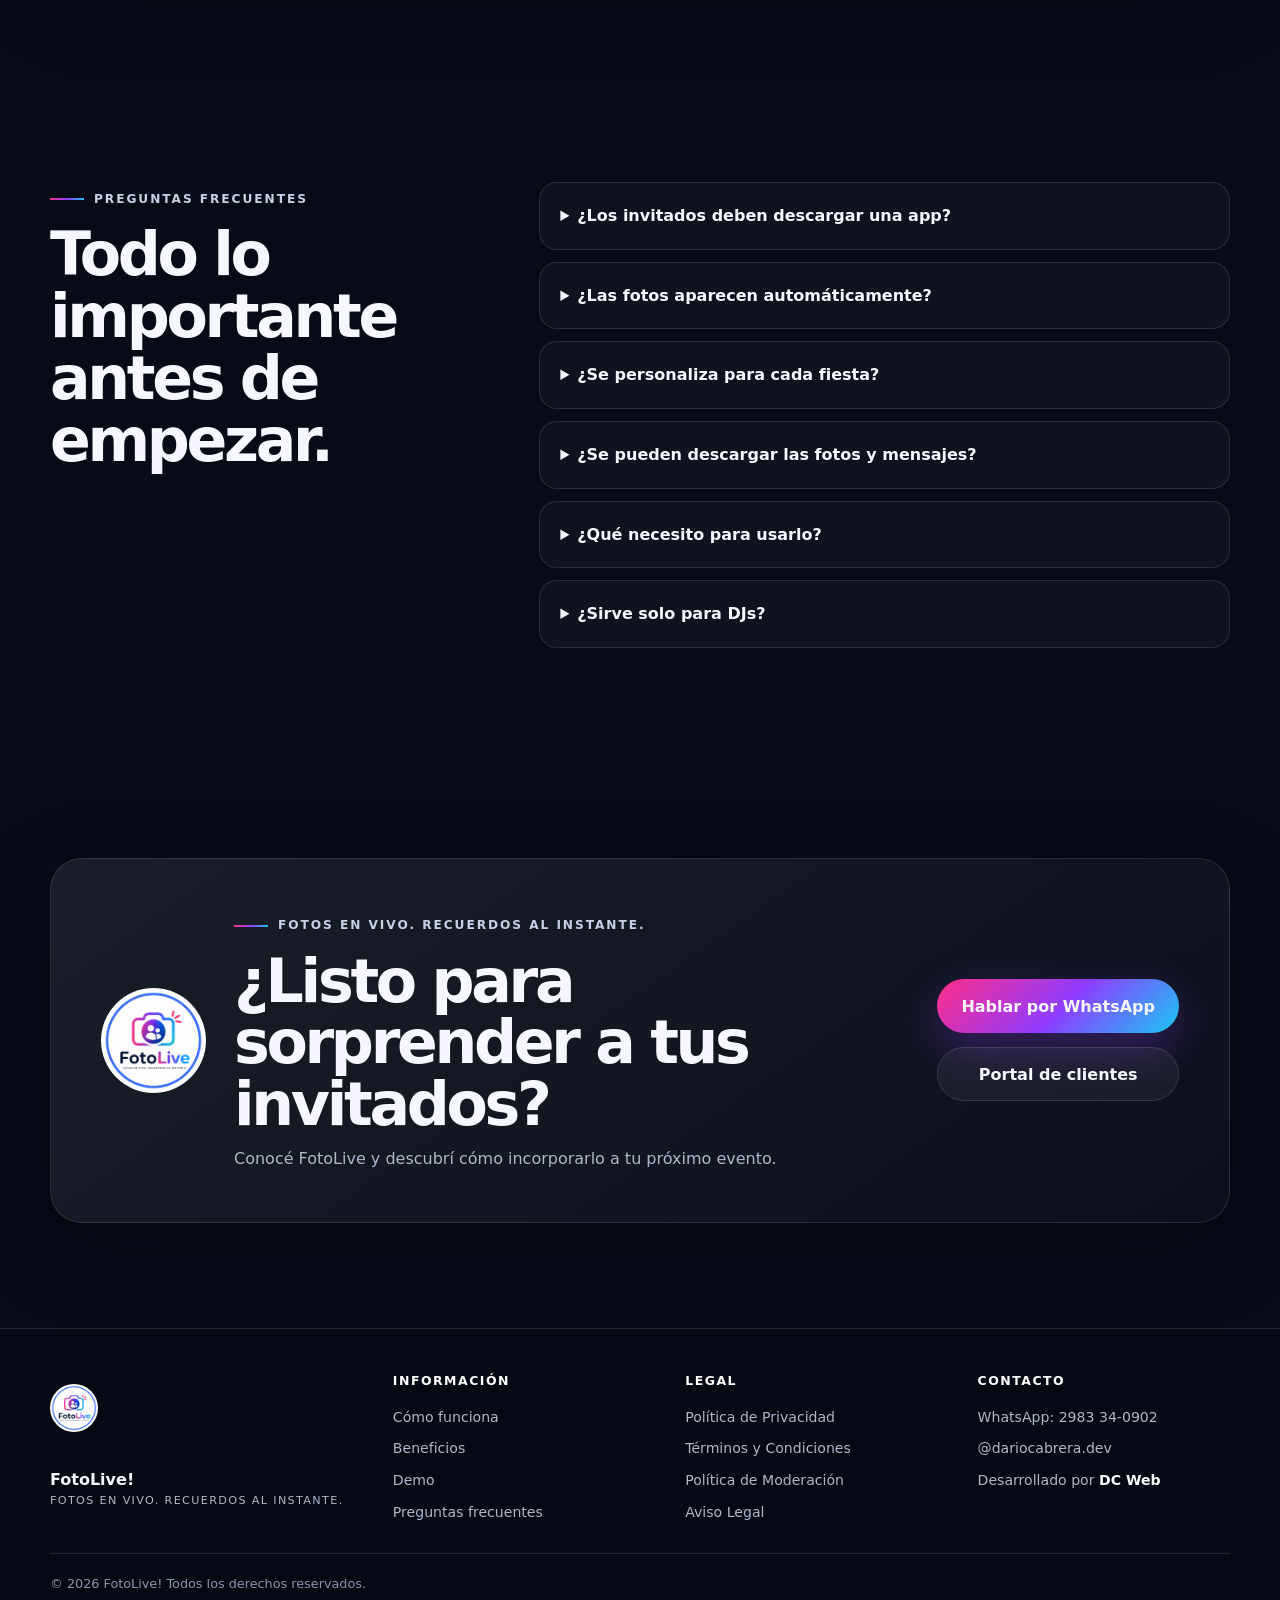
==== commit 043a43c3: ""analitycs"" ====
--- a/index.html
+++ b/index.html
@@ -2,13 +2,23 @@
 <html lang="es">
 
 <head>
+  <!-- Google tag (gtag.js) -->
+  <script async src="https://www.googletagmanager.com/gtag/js?id=G-1VT89YTSMS"></script>
+  <script>
+    window.dataLayer = window.dataLayer || [];
+    function gtag() { dataLayer.push(arguments); }
+    gtag('js', new Date());
+
+    gtag('config', 'G-1VT89YTSMS');
+  </script>
+
   <meta charset="UTF-8">
   <meta name="viewport" content="width=device-width, initial-scale=1.0">
   <meta name="description"
     content="FotoLive permite recibir, moderar y proyectar fotos y mensajes de invitados en tiempo real, y descargar todo el contenido como recuerdo del evento.">
   <meta property="og:title" content="FotoLive! | Fotos en vivo. Recuerdos al instante.">
   <meta property="og:description"
-    content="Tus invitados comparten fotos y mensajes desde su celular. Vos moderás, proyectás y descargás todos esos recuerdos al finalizar el evento.">
+    content="Tus invitados comparten fotos y mensajes desde su celular. Vos moderás, proyectás y descargás todos esos recuerdos al finalizar.">
   <meta property="og:image" content="https://www.fotolive.com.ar/assets/logo-fotolive.webp">
   <meta name="theme-color" content="#090d1b">
   <title>FotoLive! | Fotos en vivo. Recuerdos al instante.</title>
@@ -321,81 +331,66 @@
   <footer>
     <div class="container footer-grid">
 
-  <div class="footer-brand">
-    <img
-      src="assets/logo-fotolive.webp"
-      alt="Logo FotoLive"
-    />
-
-    <div>
-      <strong>FotoLive!</strong>
-      <small>
-        Fotos en vivo. Recuerdos al instante.
-      </small>
+      <div class="footer-brand">
+        <img src="assets/logo-fotolive.webp" alt="Logo FotoLive" />
+
+        <div>
+          <strong>FotoLive!</strong>
+          <small>
+            Fotos en vivo. Recuerdos al instante.
+          </small>
+        </div>
+      </div>
+
+      <div class="footer-column">
+        <strong class="footer-title">Información</strong>
+
+        <a href="#como">Cómo funciona</a>
+        <a href="#beneficios">Beneficios</a>
+        <a href="#demo">Demo</a>
+        <a href="#faq">Preguntas frecuentes</a>
+      </div>
+
+      <div class="footer-column">
+        <strong class="footer-title">Legal</strong>
+
+        <a href="legal/privacidad.html">
+          Política de Privacidad
+        </a>
+
+        <a href="legal/terminos.html">
+          Términos y Condiciones
+        </a>
+
+        <a href="legal/moderacion.html">
+          Política de Moderación
+        </a>
+
+        <a href="legal/aviso-legal.html">
+          Aviso Legal
+        </a>
+      </div>
+
+      <div class="footer-column">
+        <strong class="footer-title">Contacto</strong>
+
+        <a href="https://wa.me/5492983340902" target="_blank" rel="noopener">
+          WhatsApp: 2983 34-0902
+        </a>
+
+        <a href="https://instagram.com/dariocabrera.dev" target="_blank" rel="noopener">
+          @dariocabrera.dev
+        </a>
+
+        <p>
+          Desarrollado por
+          <a href="https://dariocabrera-dev.netlify.app/" target="_blank" rel="noopener">
+            <strong>DC Web</strong>
+          </a>
+        </p>
+      </div>
+
     </div>
-  </div>
-
-  <div class="footer-column">
-    <strong class="footer-title">Información</strong>
-
-    <a href="#como">Cómo funciona</a>
-    <a href="#beneficios">Beneficios</a>
-    <a href="#demo">Demo</a>
-    <a href="#faq">Preguntas frecuentes</a>
-  </div>
-
-  <div class="footer-column">
-    <strong class="footer-title">Legal</strong>
-
-    <a href="legal/privacidad.html">
-      Política de Privacidad
-    </a>
-
-    <a href="legal/terminos.html">
-      Términos y Condiciones
-    </a>
-
-    <a href="legal/moderacion.html">
-      Política de Moderación
-    </a>
-
-    <a href="legal/aviso-legal.html">
-      Aviso Legal
-    </a>
-  </div>
-
-  <div class="footer-column">
-    <strong class="footer-title">Contacto</strong>
-
-    <a
-      href="https://wa.me/5492983340902"
-      target="_blank"
-      rel="noopener"
-    >
-      WhatsApp: 2983 34-0902
-    </a>
-
-    <a
-      href="https://instagram.com/dariocabrera.dev"
-      target="_blank"
-      rel="noopener"
-    >
-      @dariocabrera.dev
-    </a>
-
-    <p>
-      Desarrollado por
-      <a
-        href="https://dariocabrera-dev.netlify.app/"
-        target="_blank"
-        rel="noopener"
-      >
-        <strong>DC Web</strong>
-      </a>
-    </p>
-  </div>
-
-</div>
 
     <div class="container copyright">© <span id="year"></span> FotoLive! Todos los derechos reservados.</div>
   </footer>
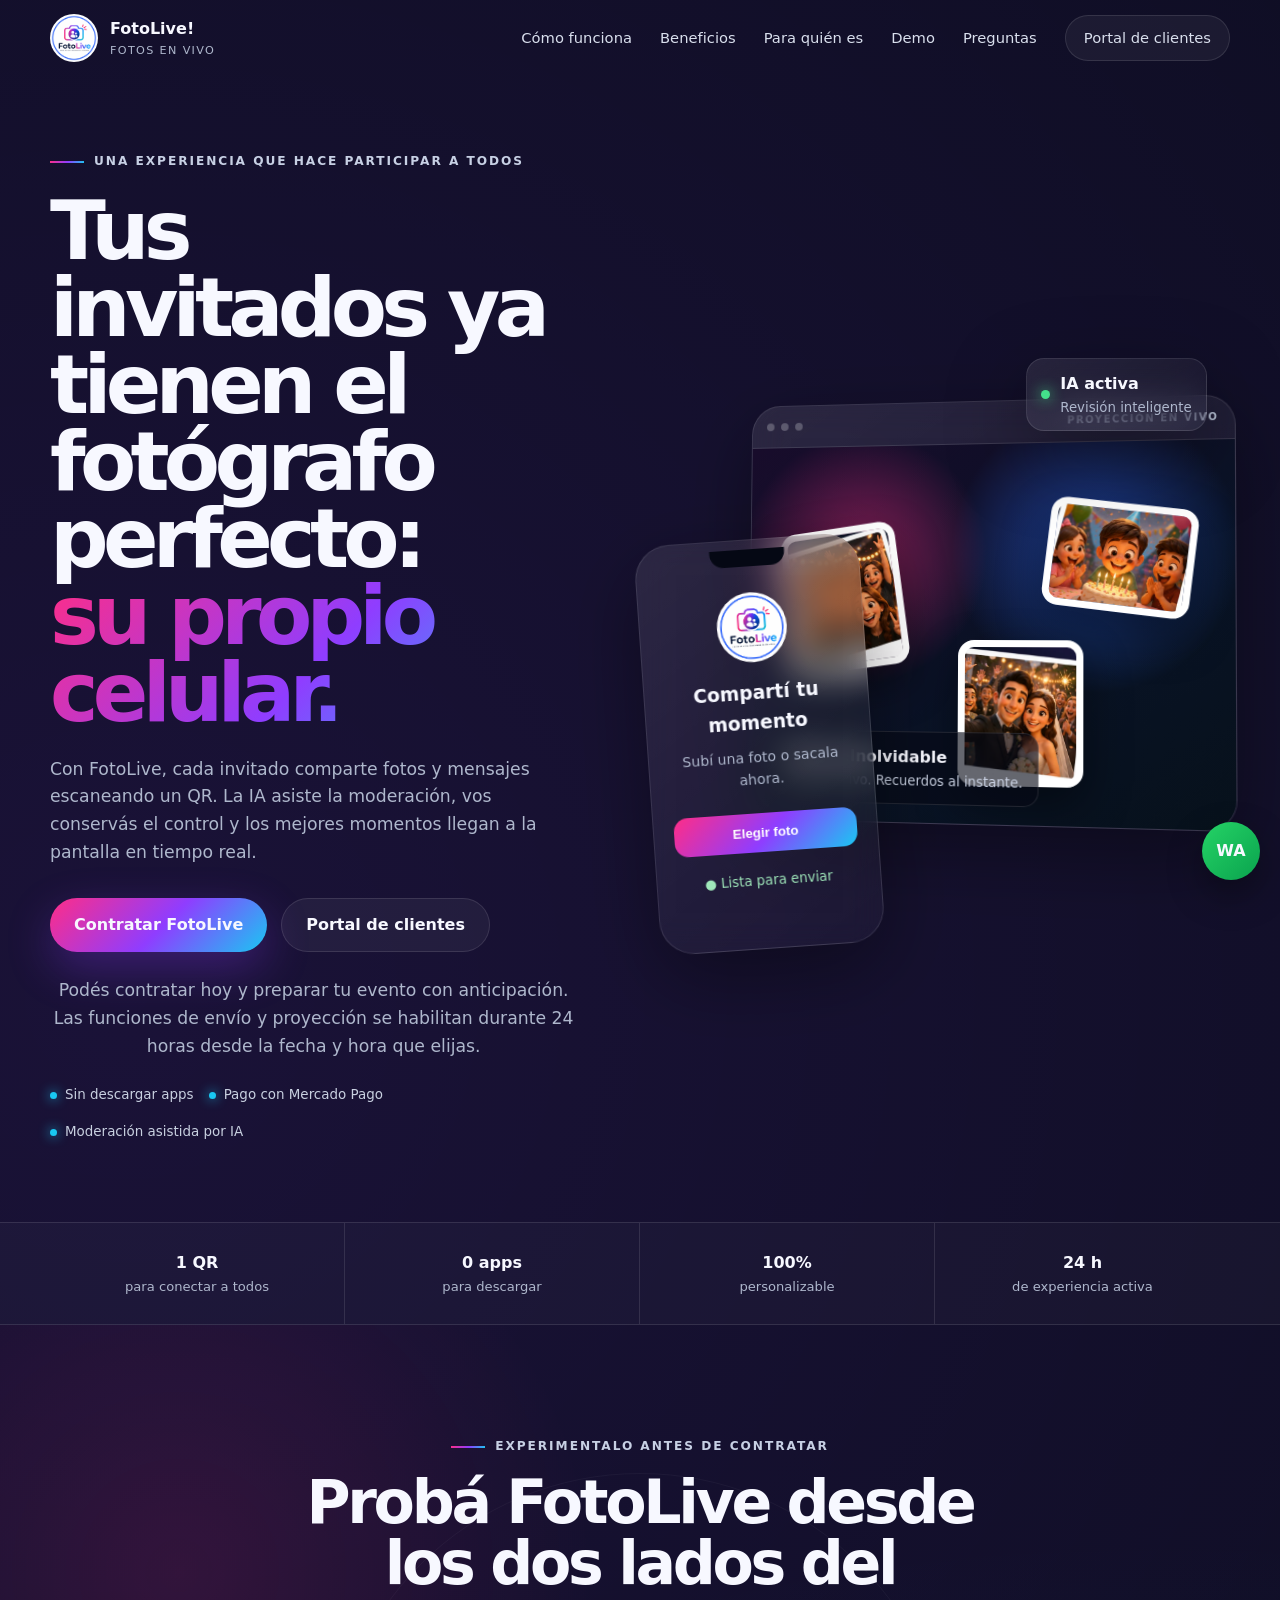
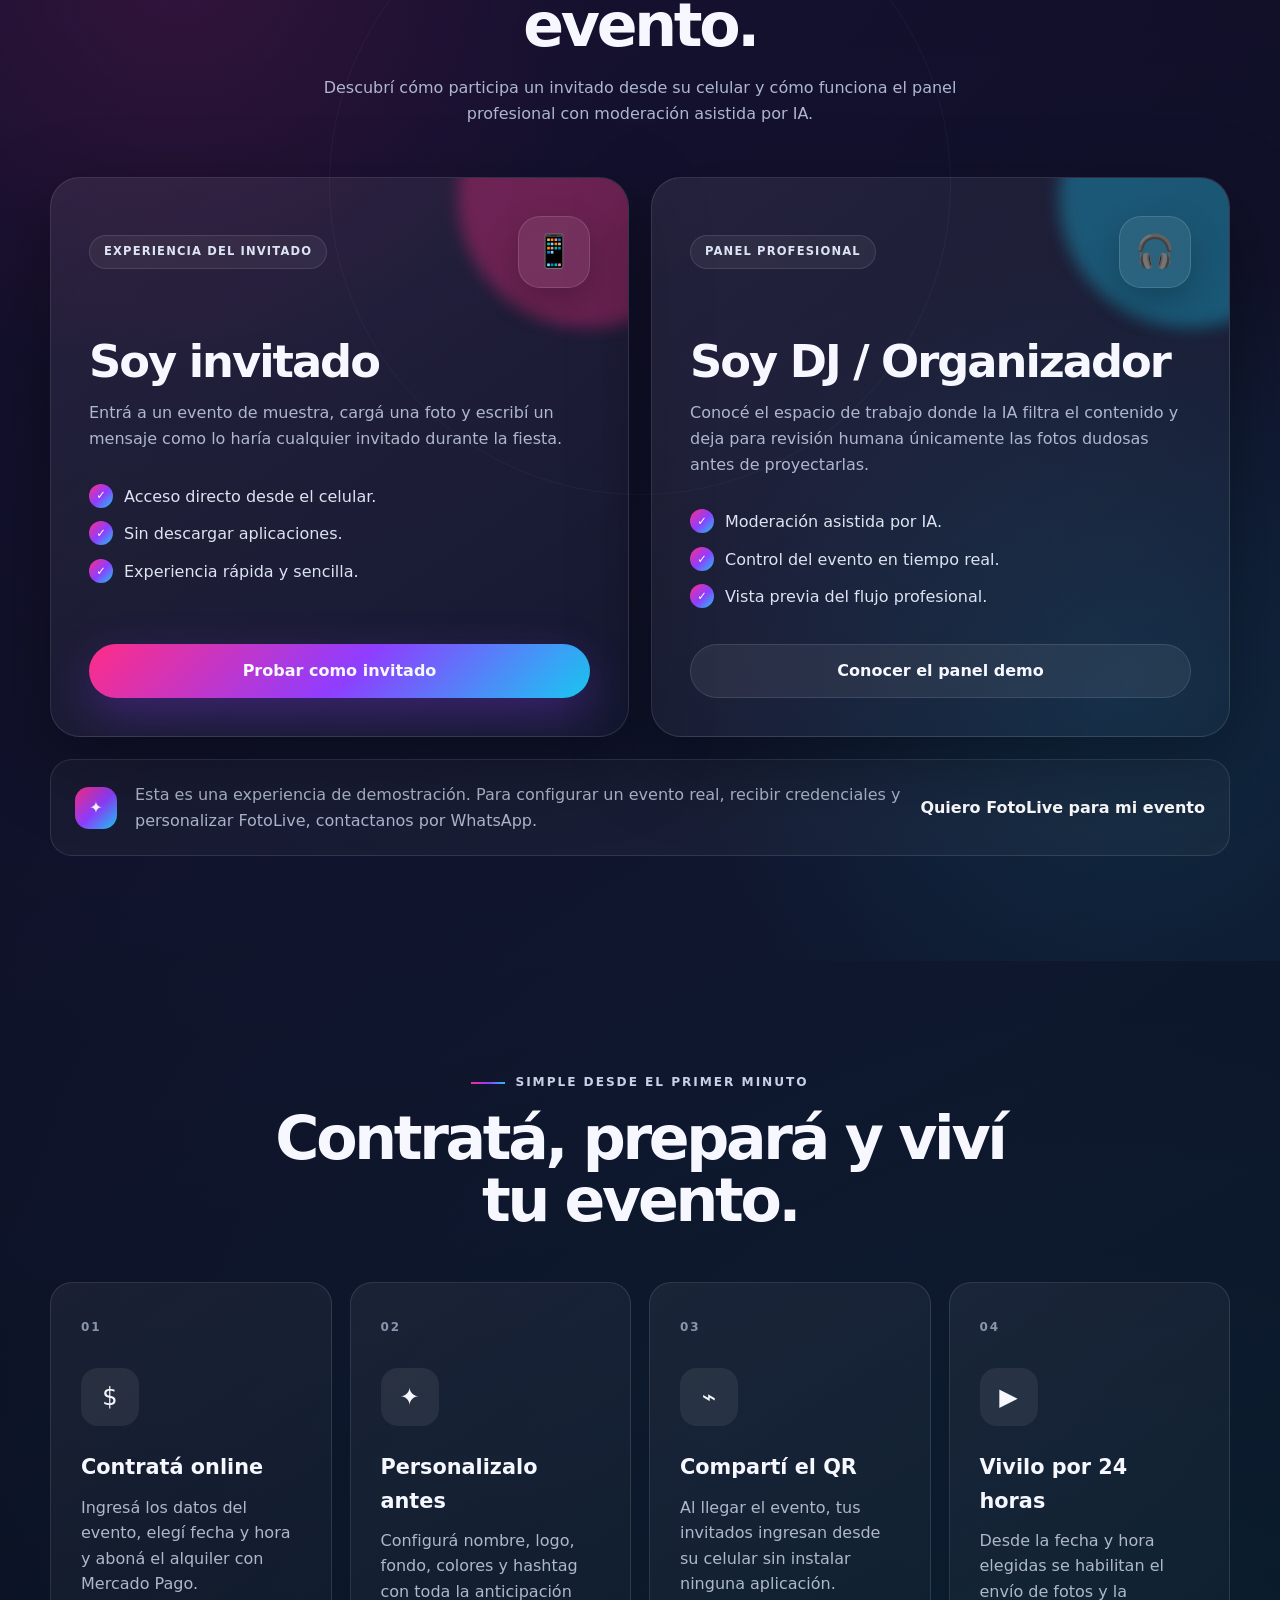
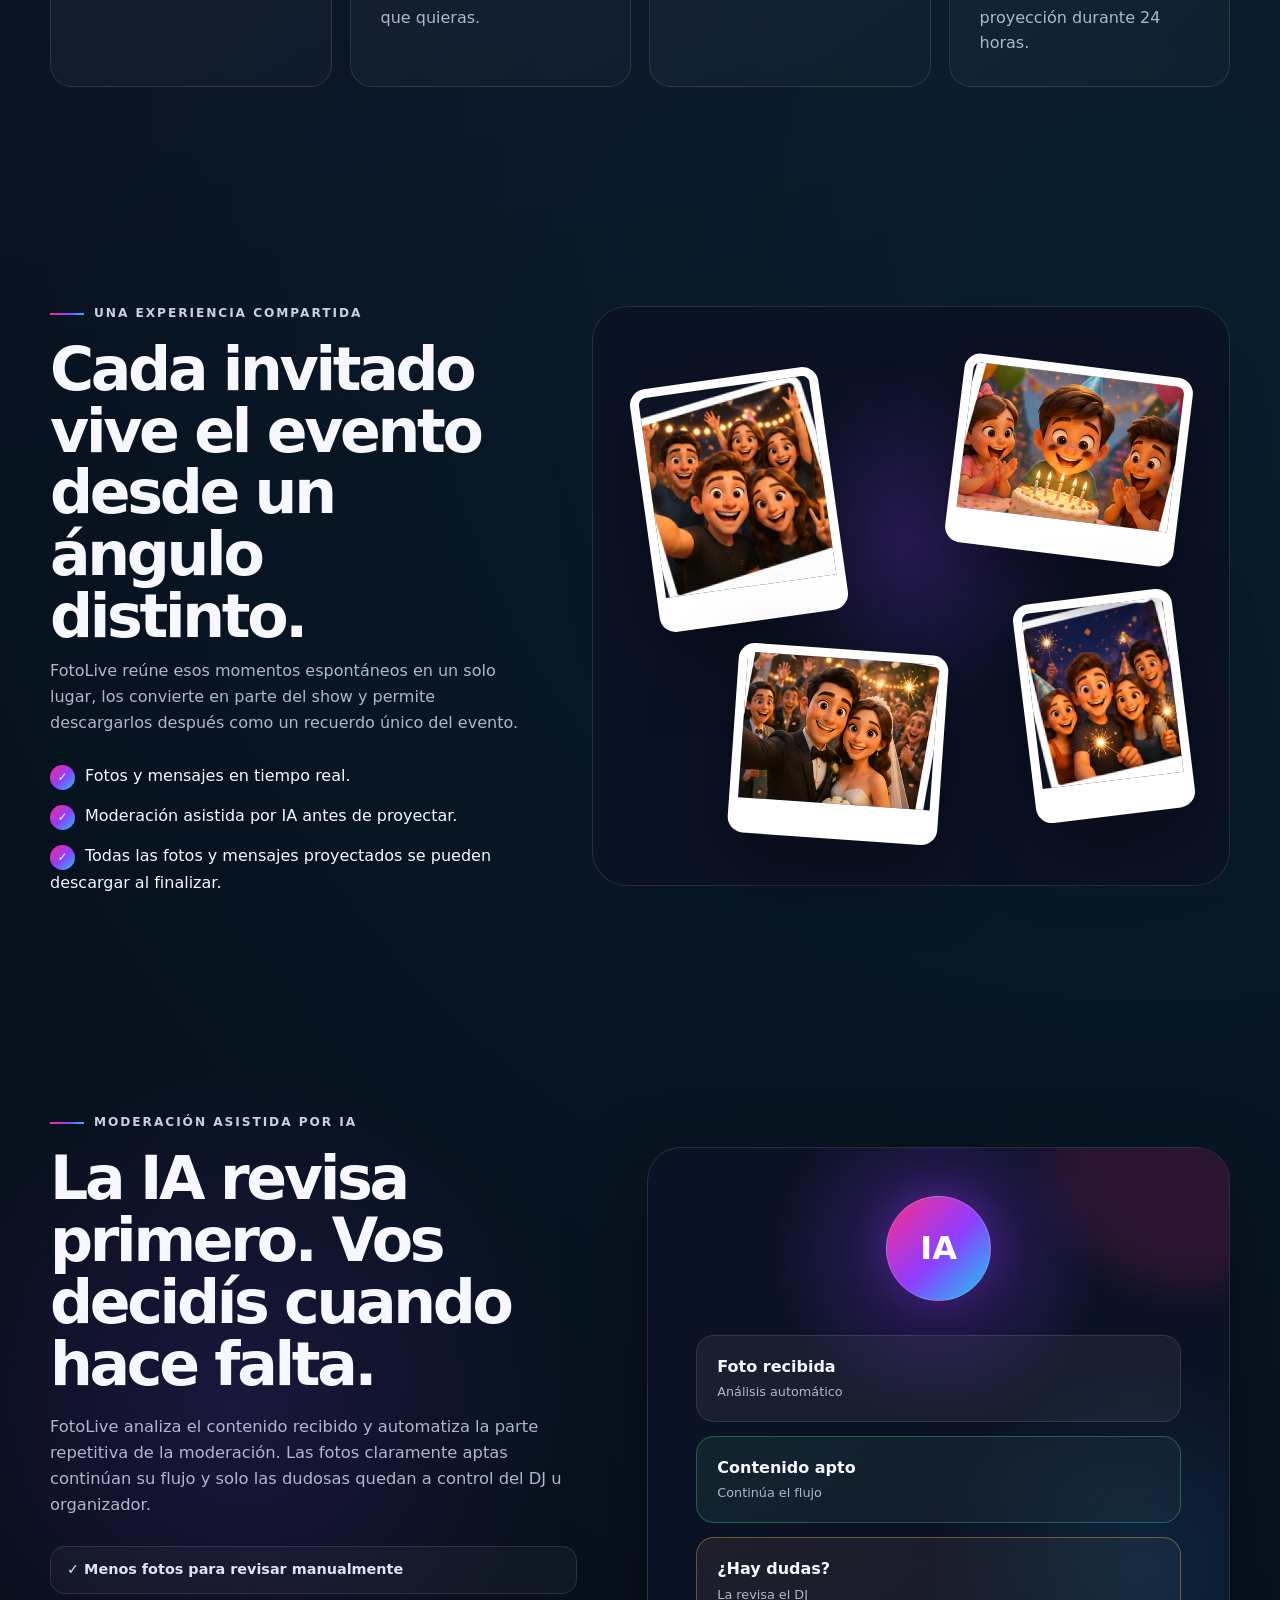
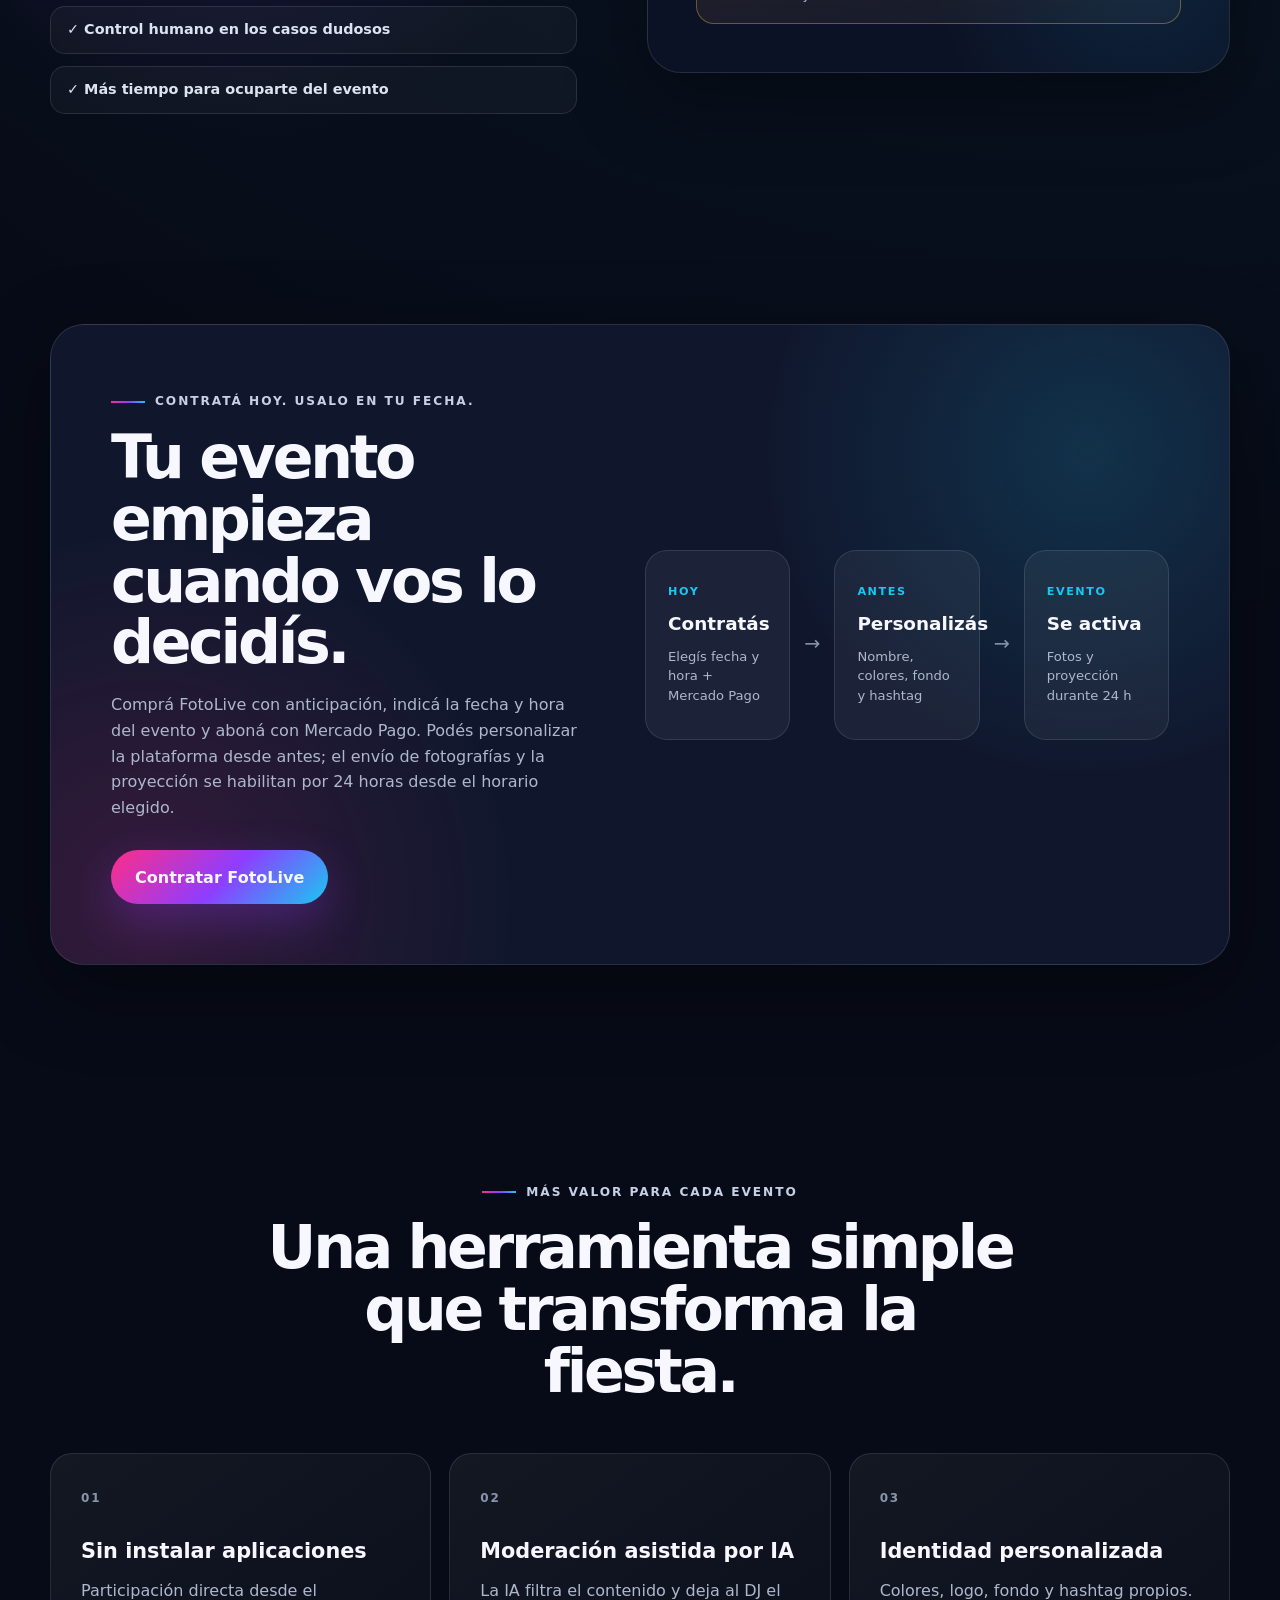
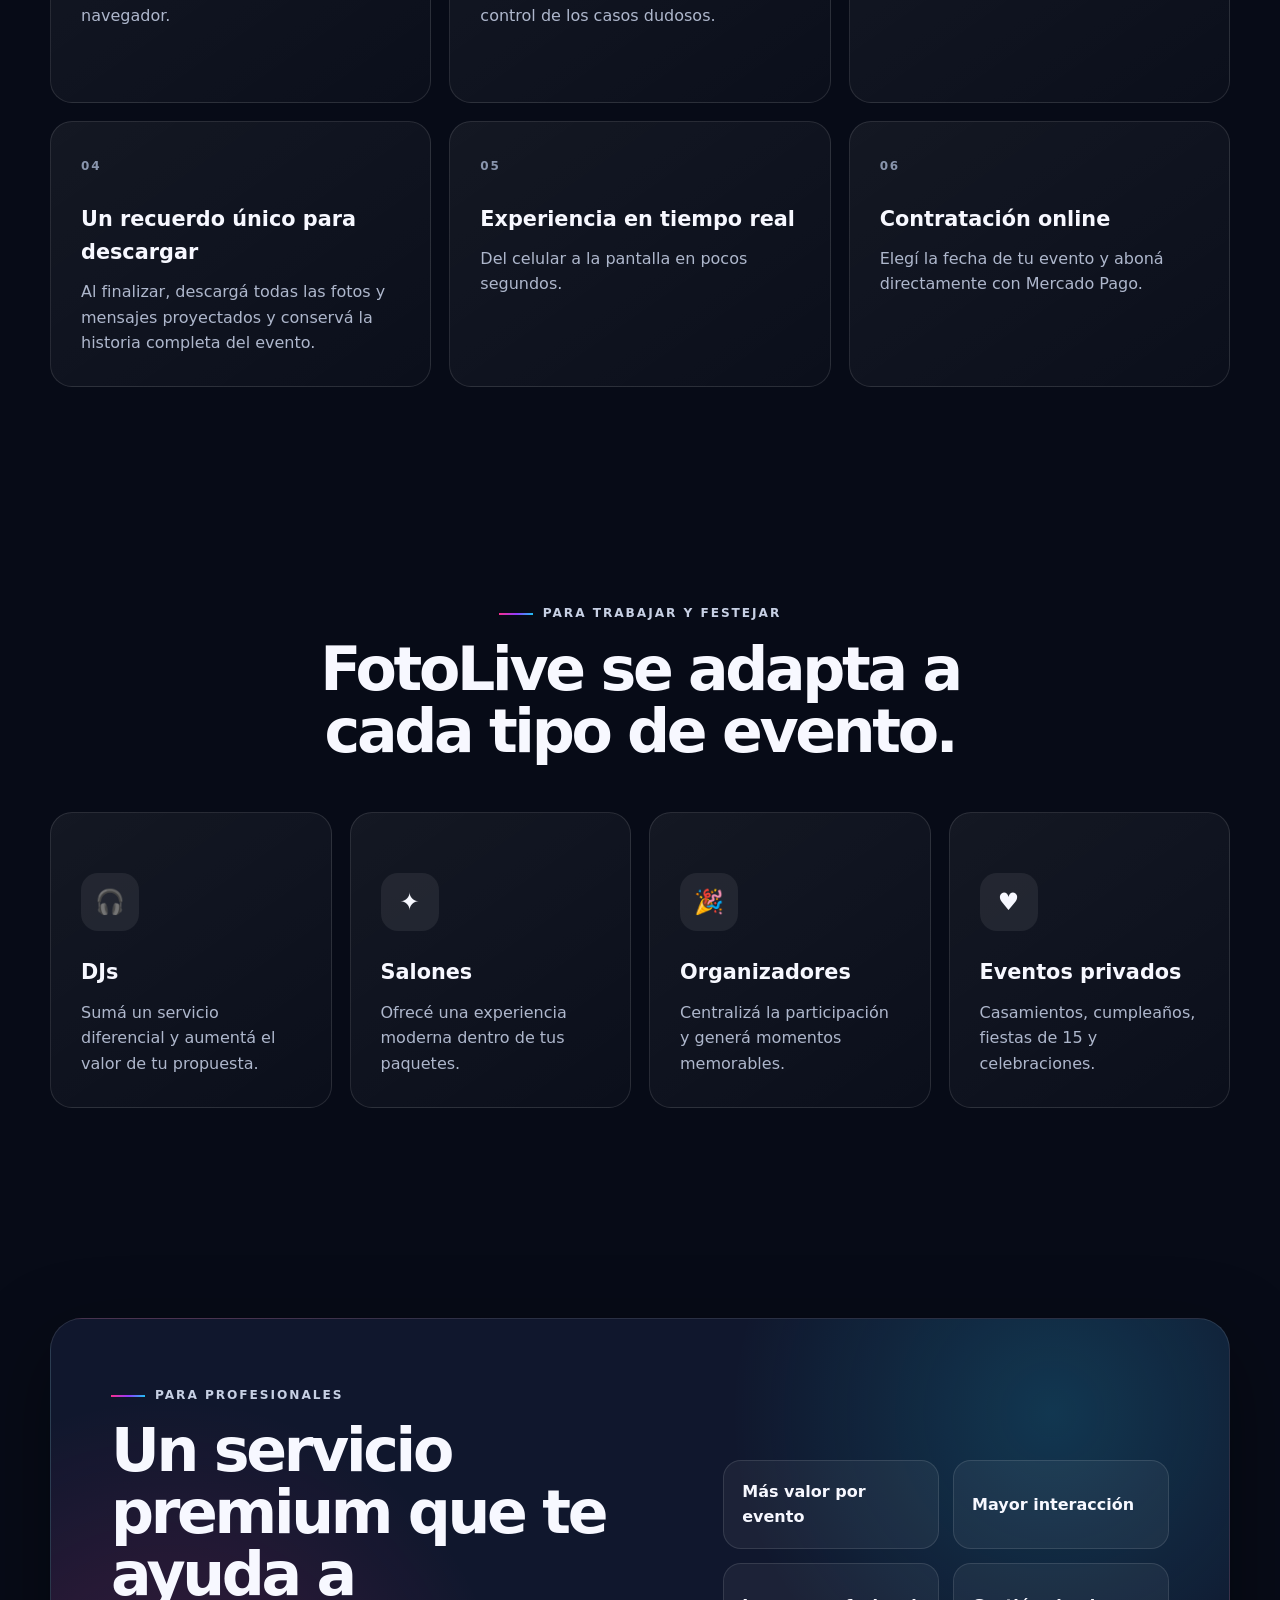
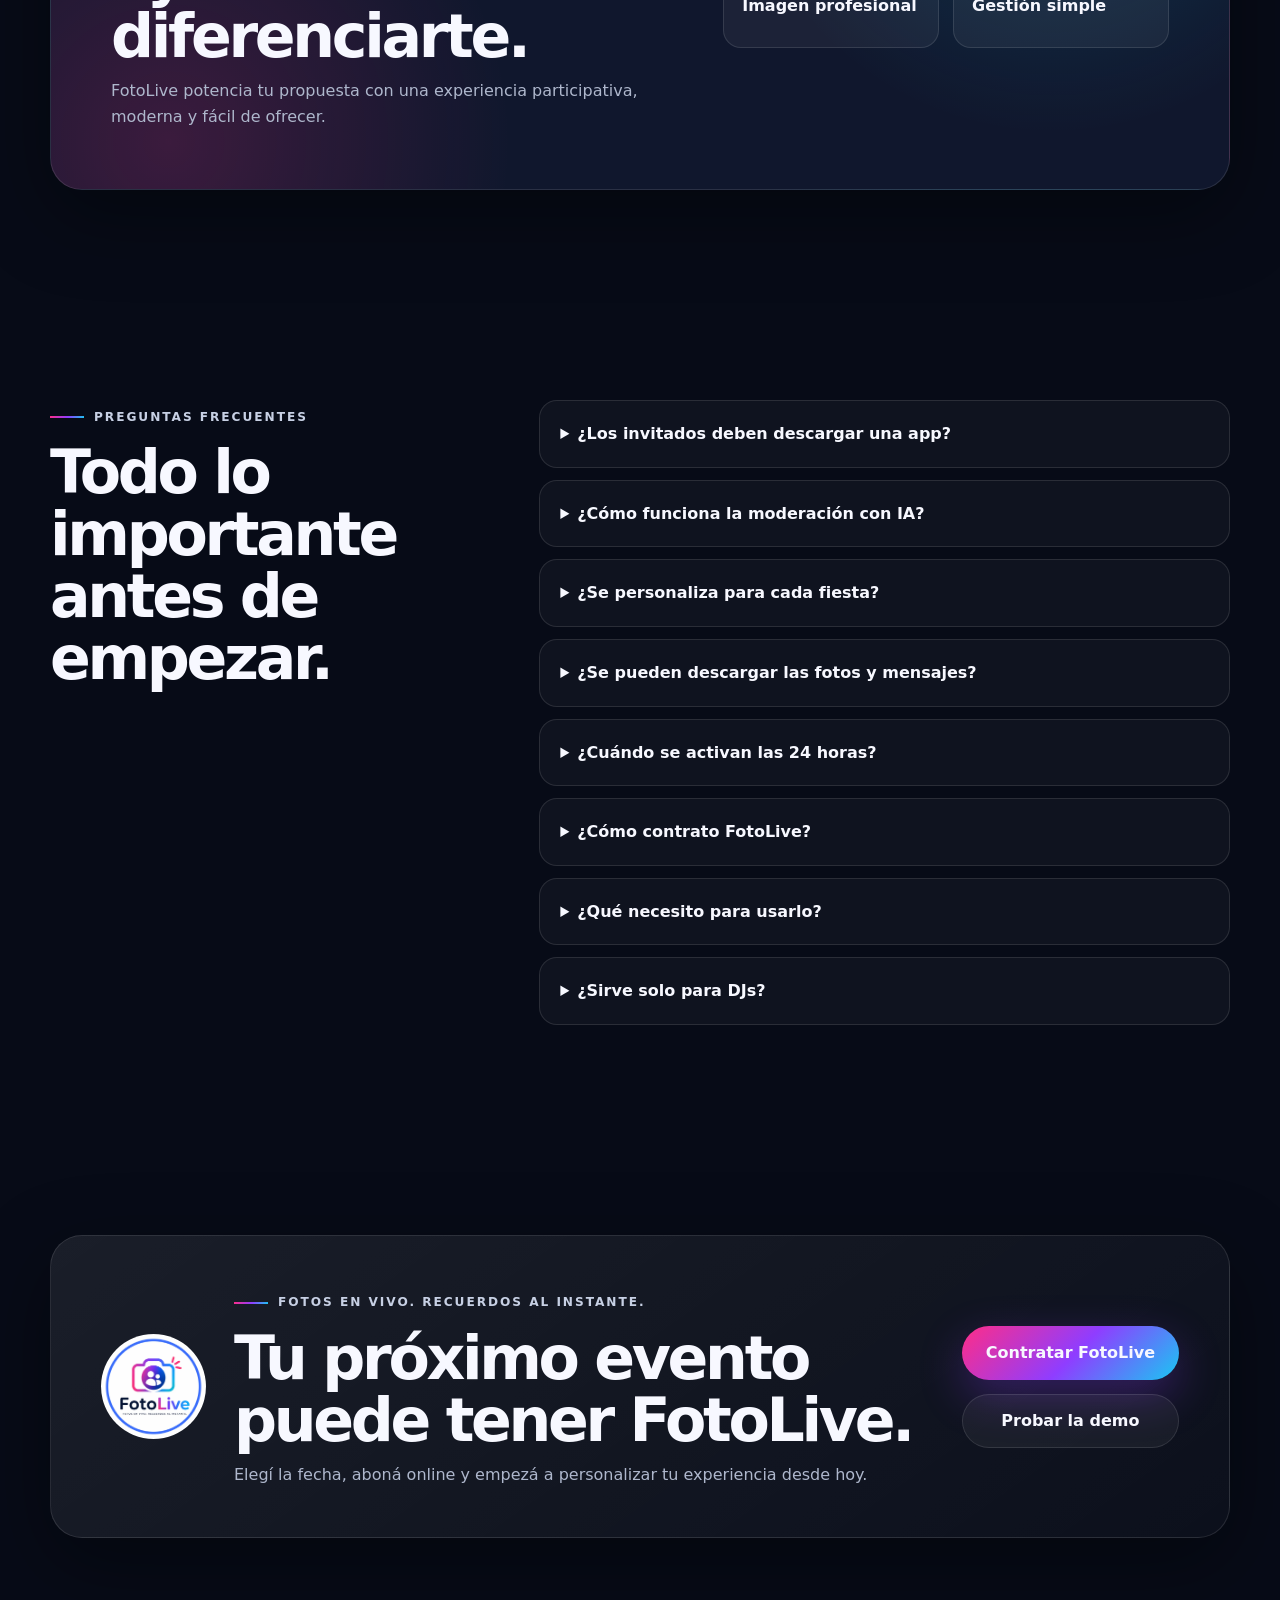
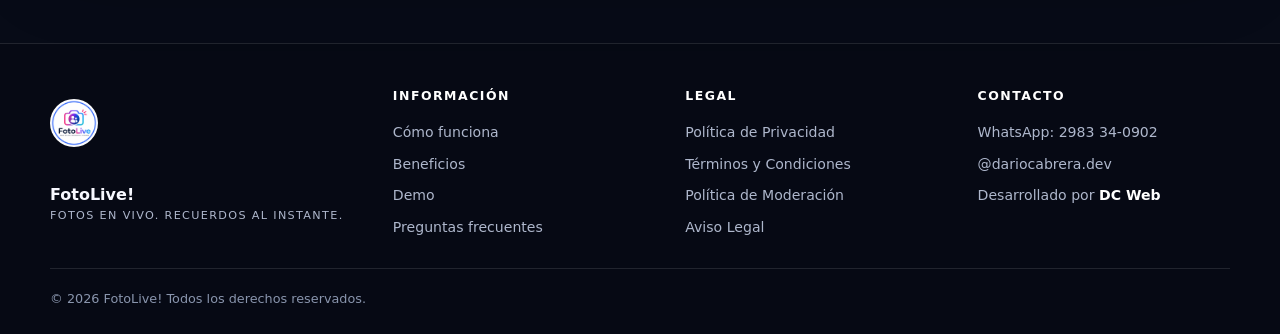
==== commit 14c98514: ""suma de IA"" ====
--- a/index.html
+++ b/index.html
@@ -15,10 +15,10 @@
   <meta charset="UTF-8">
   <meta name="viewport" content="width=device-width, initial-scale=1.0">
   <meta name="description"
-    content="FotoLive permite recibir, moderar y proyectar fotos y mensajes de invitados en tiempo real, y descargar todo el contenido como recuerdo del evento.">
+    content="FotoLive permite compartir fotos y mensajes en vivo, moderarlos con asistencia de IA y proyectarlos durante tu evento. Contratá online y configurá todo con anticipación.">
   <meta property="og:title" content="FotoLive! | Fotos en vivo. Recuerdos al instante.">
   <meta property="og:description"
-    content="Tus invitados comparten fotos y mensajes desde su celular. Vos moderás, proyectás y descargás todos esos recuerdos al finalizar.">
+    content="Tus invitados comparten fotos y mensajes desde su celular. La IA asiste la moderación y vos conservás el control. Contratá online y activá tu evento por 24 horas.">
   <meta property="og:image" content="https://www.fotolive.com.ar/assets/logo-fotolive.webp">
   <meta name="theme-color" content="#090d1b">
   <title>FotoLive! | Fotos en vivo. Recuerdos al instante.</title>
@@ -37,7 +37,7 @@
       <nav>
         <a href="#como">Cómo funciona</a><a href="#beneficios">Beneficios</a><a href="#publico">Para quién es</a><a
           href="#demo">Demo</a><a href="#faq">Preguntas</a>
-        <a class="login" href="https://fotoenvivo.netlify.app/" target="_blank" rel="noopener">Portal de clientes</a>
+        <a class="login" href="https://fotoenvivo.netlify.app/" target="_blank" rel="noopener" onclick="trackEvent('portal_clientes', { ubicacion: 'cta_final' })">Portal de clientes</a>
       </nav>
     </div>
   </header>
@@ -48,23 +48,17 @@
         <div class="reveal">
           <span class="eyebrow">Una experiencia que hace participar a todos</span>
           <h1>Tus invitados ya tienen el fotógrafo perfecto: <em>su propio celular.</em></h1>
-          <p>Con FotoLive, cada invitado comparte fotos y mensajes escaneando un QR. Vos moderás el contenido y
-            proyectás los mejores momentos en tiempo real.</p>
+          <p>Con FotoLive, cada invitado comparte fotos y mensajes escaneando un QR. La IA asiste la moderación, vos conservás el control y los mejores momentos llegan a la pantalla en tiempo real.</p>
           <div class="actions">
             <a class="btn primary"
-              href="https://wa.me/5492983340902?text=Hola%20Dario,%20quiero%20solicitar%20una%20demo%20de%20FotoLive!"
-              target="_blank" rel="noopener">Solicitar una demo</a>
-            <a class="btn secondary" href="https://fotoenvivo.netlify.app/" target="_blank" rel="noopener">Portal de
+              href="https://fotoenvivo.netlify.app/" target="_blank" rel="noopener" onclick="trackEvent('contratar_fotolive', { ubicacion: 'hero' })">Contratar FotoLive</a>
+            <a class="btn secondary" href="https://fotoenvivo.netlify.app/" target="_blank" rel="noopener" onclick="trackEvent('portal_clientes', { ubicacion: 'hero' })">Portal de
               clientes</a>
           </div>
           <p class="login-note">
-            ¿Todavía no tenés una cuenta?
-            <a href="https://wa.me/5492983340902" target="_blank">
-              Contactanos por WhatsApp
-            </a>
-            para configurar tu evento y recibir tus credenciales.
+            Podés contratar hoy y preparar tu evento con anticipación. Las funciones de envío y proyección se habilitan durante 24 horas desde la fecha y hora que elijas.
           </p>
-          <div class="chips"><span>Sin descargar apps</span><span>Android y iPhone</span><span>Moderación en vivo</span>
+          <div class="chips"><span>Sin descargar apps</span><span>Pago con Mercado Pago</span><span>Moderación asistida por IA</span>
           </div>
         </div>
 
@@ -85,7 +79,7 @@
             <p>Subí una foto o sacala ahora.</p><button>Elegir foto</button><small>● Lista para enviar</small>
           </div>
           <div class="live glass"><span></span>
-            <div><b>En vivo</b><small>Moderación activa</small></div>
+            <div><b>IA activa</b><small>Revisión inteligente</small></div>
           </div>
         </div>
       </div>
@@ -96,7 +90,7 @@
         <div><b>1 QR</b><span>para conectar a todos</span></div>
         <div><b>0 apps</b><span>para descargar</span></div>
         <div><b>100%</b><span>personalizable</span></div>
-        <div><b>En vivo</b><span>durante todo el evento</span></div>
+        <div><b>24 h</b><span>de experiencia activa</span></div>
       </div>
     </section>
 
@@ -105,8 +99,7 @@
         <div class="heading reveal">
           <span class="eyebrow">Experimentalo antes de contratar</span>
           <h2>Probá FotoLive desde los dos lados del evento.</h2>
-          <p>Descubrí cómo participa un invitado desde su celular y cómo el DJ u organizador controla el contenido antes
-            de proyectarlo.</p>
+          <p>Descubrí cómo participa un invitado desde su celular y cómo funciona el panel profesional con moderación asistida por IA.</p>
         </div>
         <div class="demo-grid">
           <article class="demo-card demo-card-guest reveal">
@@ -124,7 +117,7 @@
               <li>Experiencia rápida y sencilla.</li>
             </ul>
             <a class="btn primary demo-button" href="https://fotoenvivo.netlify.app/e/fiesta-demo" target="_blank"
-              rel="noopener">Probar como invitado</a>
+              rel="noopener" onclick="trackEvent('probar_demo_invitado')">Probar como invitado</a>
           </article>
           <article class="demo-card demo-card-pro reveal">
             <div class="demo-card-top"><span class="demo-badge">Panel profesional</span>
@@ -132,16 +125,15 @@
             </div>
             <div>
               <h3>Soy DJ / Organizador</h3>
-              <p>Conocé el espacio de trabajo desde donde se revisan, aprueban y organizan las fotos antes de mostrarlas
-                en pantalla.</p>
+              <p>Conocé el espacio de trabajo donde la IA filtra el contenido y deja para revisión humana únicamente las fotos dudosas antes de proyectarlas.</p>
             </div>
             <ul class="demo-list">
-              <li>Moderación del contenido recibido.</li>
+              <li>Moderación asistida por IA.</li>
               <li>Control del evento en tiempo real.</li>
               <li>Vista previa del flujo profesional.</li>
             </ul>
             <a class="btn secondary demo-button" href="https://fotoenvivo.netlify.app/demo" target="_blank"
-              rel="noopener">
+              rel="noopener" onclick="trackEvent('probar_demo_organizador')">
               Conocer el panel demo
             </a>
           </article>
@@ -150,32 +142,21 @@
           <p>Esta es una experiencia de demostración. Para configurar un evento real, recibir credenciales y
             personalizar FotoLive, contactanos por WhatsApp.</p><a
             href="https://wa.me/5492983340902?text=Hola%20Dario,%20estuve%20probando%20la%20demo%20de%20FotoLive%20y%20quiero%20más%20información."
-            target="_blank" rel="noopener">Quiero FotoLive para mi evento</a>
+            target="_blank" rel="noopener" onclick="trackEvent('contacto_whatsapp', { ubicacion: 'demo_cta' })">Quiero FotoLive para mi evento</a>
         </div>
       </div>
     </section>
 
     <section class="section" id="como">
       <div class="container">
-        <div class="heading reveal"><span class="eyebrow">Simple para todos</span>
-          <h2>Del celular a la pantalla en tres pasos.</h2>
-        </div>
-        <div class="cards three">
-          <article class="card reveal"><span>01</span>
-            <div class="icon">✦</div>
-            <h3>Creá tu evento</h3>
-            <p>Personalizá nombre, logo, fondo, colores y hashtag.</p>
-          </article>
-          <article class="card reveal"><span>02</span>
-            <div class="icon">⌁</div>
-            <h3>Compartí el QR</h3>
-            <p>Los invitados ingresan desde su celular sin instalar nada.</p>
-          </article>
-          <article class="card reveal"><span>03</span>
-            <div class="icon">▶</div>
-            <h3>Moderá, proyectá y guardá</h3>
-            <p>Aprobá fotos y mensajes, mostralos en pantalla y descargá todo el contenido al finalizar.</p>
-          </article>
+        <div class="heading reveal"><span class="eyebrow">Simple desde el primer minuto</span>
+          <h2>Contratá, prepará y viví tu evento.</h2>
+        </div>
+        <div class="cards four flow-cards">
+          <article class="card reveal"><span>01</span><div class="icon">$</div><h3>Contratá online</h3><p>Ingresá los datos del evento, elegí fecha y hora y aboná el alquiler con Mercado Pago.</p></article>
+          <article class="card reveal"><span>02</span><div class="icon">✦</div><h3>Personalizalo antes</h3><p>Configurá nombre, logo, fondo, colores y hashtag con toda la anticipación que quieras.</p></article>
+          <article class="card reveal"><span>03</span><div class="icon">⌁</div><h3>Compartí el QR</h3><p>Al llegar el evento, tus invitados ingresan desde su celular sin instalar ninguna aplicación.</p></article>
+          <article class="card reveal"><span>04</span><div class="icon">▶</div><h3>Vivilo por 24 horas</h3><p>Desde la fecha y hora elegidas se habilitan el envío de fotos y la proyección durante 24 horas.</p></article>
         </div>
       </div>
     </section>
@@ -188,7 +169,7 @@
             descargarlos después como un recuerdo único del evento.</p>
           <ul>
             <li>Fotos y mensajes en tiempo real.</li>
-            <li>Moderación antes de proyectar.</li>
+            <li>Moderación asistida por IA antes de proyectar.</li>
             <li>Todas las fotos y mensajes proyectados se pueden descargar al finalizar.</li>
           </ul>
         </div>
@@ -201,6 +182,20 @@
       </div>
     </section>
 
+    <section class="section intelligence-section" id="ia">
+      <div class="container intelligence-grid">
+        <div class="reveal"><span class="eyebrow">Moderación asistida por IA</span><h2>La IA revisa primero. Vos decidís cuando hace falta.</h2><p>FotoLive analiza el contenido recibido y automatiza la parte repetitiva de la moderación. Las fotos claramente aptas continúan su flujo y solo las dudosas quedan a control del DJ u organizador.</p><div class="ai-points"><span>✓ Menos fotos para revisar manualmente</span><span>✓ Control humano en los casos dudosos</span><span>✓ Más tiempo para ocuparte del evento</span></div></div>
+        <div class="ai-visual reveal"><div class="ai-orb">IA</div><div class="ai-step"><b>Foto recibida</b><small>Análisis automático</small></div><div class="ai-step approved"><b>Contenido apto</b><small>Continúa el flujo</small></div><div class="ai-step review"><b>¿Hay dudas?</b><small>La revisa el DJ</small></div></div>
+      </div>
+    </section>
+
+    <section class="section purchase-section" id="contratar">
+      <div class="container purchase-panel reveal">
+        <div><span class="eyebrow">Contratá hoy. Usalo en tu fecha.</span><h2>Tu evento empieza cuando vos lo decidís.</h2><p>Comprá FotoLive con anticipación, indicá la fecha y hora del evento y aboná con Mercado Pago. Podés personalizar la plataforma desde antes; el envío de fotografías y la proyección se habilitan por 24 horas desde el horario elegido.</p><a class="btn primary" href="https://fotoenvivo.netlify.app/" target="_blank" rel="noopener" onclick="trackEvent('contratar_fotolive', { ubicacion: 'seccion_contratar' })">Contratar FotoLive</a></div>
+        <div class="timeline"><div><b>HOY</b><strong>Contratás</strong><span>Elegís fecha y hora + Mercado Pago</span></div><i>→</i><div><b>ANTES</b><strong>Personalizás</strong><span>Nombre, colores, fondo y hashtag</span></div><i>→</i><div><b>EVENTO</b><strong>Se activa</strong><span>Fotos y proyección durante 24 h</span></div></div>
+      </div>
+    </section>
+
     <section class="section" id="beneficios">
       <div class="container">
         <div class="heading reveal"><span class="eyebrow">Más valor para cada evento</span>
@@ -212,8 +207,8 @@
             <p>Participación directa desde el navegador.</p>
           </article>
           <article class="card reveal"><span>02</span>
-            <h3>Control antes de proyectar</h3>
-            <p>El moderador decide qué contenido se muestra.</p>
+            <h3>Moderación asistida por IA</h3>
+            <p>La IA filtra el contenido y deja al DJ el control de los casos dudosos.</p>
           </article>
           <article class="card reveal"><span>03</span>
             <h3>Identidad personalizada</h3>
@@ -229,8 +224,8 @@
             <p>Del celular a la pantalla en pocos segundos.</p>
           </article>
           <article class="card reveal"><span>06</span>
-            <h3>Fácil de implementar</h3>
-            <p>Solo necesitás internet, una PC y una pantalla.</p>
+            <h3>Contratación online</h3>
+            <p>Elegí la fecha de tu evento y aboná directamente con Mercado Pago.</p>
           </article>
         </div>
       </div>
@@ -288,8 +283,8 @@
             <p>No. Ingresan desde el navegador escaneando un código QR.</p>
           </details>
           <details class="reveal">
-            <summary>¿Las fotos aparecen automáticamente?</summary>
-            <p>El contenido puede revisarse y aprobarse antes de ser proyectado.</p>
+            <summary>¿Cómo funciona la moderación con IA?</summary>
+            <p>La IA asiste la revisión del contenido recibido. Las fotos claramente aptas continúan su flujo y las dudosas quedan para revisión del DJ u organizador.</p>
           </details>
           <details class="reveal">
             <summary>¿Se personaliza para cada fiesta?</summary>
@@ -300,6 +295,8 @@
             <p>Sí. Todo el contenido proyectado puede descargarse al finalizar para conservarlo como recuerdo único del
               evento.</p>
           </details>
+          <details class="reveal"><summary>¿Cuándo se activan las 24 horas?</summary><p>Al contratar indicás la fecha y hora de tu evento. Desde ese momento se habilitan durante 24 horas el envío de fotografías y la proyección. La configuración del evento puede hacerse con anticipación.</p></details>
+          <details class="reveal"><summary>¿Cómo contrato FotoLive?</summary><p>Podés hacerlo online: cargás los datos básicos de tu evento, elegís fecha y hora y abonás el alquiler mediante Mercado Pago.</p></details>
           <details class="reveal">
             <summary>¿Qué necesito para usarlo?</summary>
             <p>Internet, una computadora para moderar y una pantalla o proyector.</p>
@@ -315,19 +312,17 @@
     <section class="section">
       <div class="container cta reveal"><img src="assets/logo-fotolive.webp" alt="Logo FotoLive">
         <div><span class="eyebrow">Fotos en vivo. Recuerdos al instante.</span>
-          <h2>¿Listo para sorprender a tus invitados?</h2>
-          <p>Conocé FotoLive y descubrí cómo incorporarlo a tu próximo evento.</p>
+          <h2>Tu próximo evento puede tener FotoLive.</h2>
+          <p>Elegí la fecha, aboná online y empezá a personalizar tu experiencia desde hoy.</p>
         </div>
         <div class="actions"><a class="btn primary"
-            href="https://wa.me/5492983340902?text=Hola%20Dario,%20quiero%20conocer%20FotoLive!" target="_blank"
-            rel="noopener">Hablar por WhatsApp</a><a class="btn secondary" href="https://fotoenvivo.netlify.app/"
-            target="_blank" rel="noopener">Portal de clientes</a></div>
+            href="https://fotoenvivo.netlify.app/" target="_blank" rel="noopener" onclick="trackEvent('contratar_fotolive', { ubicacion: 'cta_final' })">Contratar FotoLive</a><a class="btn secondary" href="#demo" onclick="trackEvent('ver_demo', { ubicacion: 'cta_final' })">Probar la demo</a></div>
       </div>
     </section>
   </main>
 
   <a class="wa" href="https://wa.me/5492983340902?text=Hola%20Dario,%20quiero%20conocer%20FotoLive!" target="_blank"
-    rel="noopener" aria-label="WhatsApp">WA</a>
+    rel="noopener" aria-label="WhatsApp" onclick="trackEvent('contacto_whatsapp', { ubicacion: 'boton_flotante' })">WA</a>
   <footer>
     <div class="container footer-grid">
 
@@ -374,7 +369,7 @@
       <div class="footer-column">
         <strong class="footer-title">Contacto</strong>
 
-        <a href="https://wa.me/5492983340902" target="_blank" rel="noopener">
+        <a href="https://wa.me/5492983340902" target="_blank" rel="noopener" onclick="trackEvent('contacto_whatsapp', { ubicacion: 'footer' })">
           WhatsApp: 2983 34-0902
         </a>
 
@@ -394,6 +389,15 @@
 
     <div class="container copyright">© <span id="year"></span> FotoLive! Todos los derechos reservados.</div>
   </footer>
+
+  <script>
+    // Google Analytics - eventos personalizados
+    function trackEvent(eventName, params = {}) {
+      if (typeof gtag === "function") {
+        gtag("event", eventName, params);
+      }
+    }
+  </script>
   <script src="script.js"></script>
 </body>
 
--- a/styles.css
+++ b/styles.css
@@ -1320,4 +1320,355 @@
         grid-column: auto;
         padding-left: 0
     }
+}
+/* =========================================================
+   FOTO LIVE V2 — IA + CONTRATACIÓN ONLINE
+========================================================= */
+
+.flow-cards .card {
+    min-height: 290px;
+}
+
+/* =========================
+   MODERACIÓN CON IA
+========================= */
+
+.intelligence-section {
+    position: relative;
+    overflow: hidden;
+    background:
+        radial-gradient(
+            circle at 18% 50%,
+            rgba(143, 61, 255, .14),
+            transparent 30%
+        );
+}
+
+.intelligence-grid {
+    display: grid;
+    grid-template-columns: .95fr 1.05fr;
+    gap: 70px;
+    align-items: center;
+}
+
+.intelligence-grid h2 {
+    margin-top: 15px;
+    font-size: clamp(2.4rem, 4.7vw, 4.8rem);
+    line-height: 1.03;
+    letter-spacing: -.055em;
+}
+
+.intelligence-grid p {
+    margin-top: 18px;
+    color: var(--muted);
+    font-size: 1.02rem;
+}
+
+.ai-points {
+    display: grid;
+    gap: 12px;
+    margin-top: 28px;
+}
+
+.ai-points span {
+    display: flex;
+    align-items: center;
+    min-height: 48px;
+    padding: 0 16px;
+
+    border: 1px solid var(--border);
+    border-radius: 15px;
+
+    background: rgba(255, 255, 255, .035);
+
+    color: #dce3f1;
+    font-size: .9rem;
+    font-weight: 700;
+}
+
+/* panel derecho */
+
+.ai-visual {
+    position: relative;
+
+    display: grid;
+    align-content: center;
+    gap: 14px;
+
+    min-height: 470px;
+    padding: 48px;
+
+    overflow: hidden;
+
+    border: 1px solid var(--border);
+    border-radius: 34px;
+
+    background:
+        radial-gradient(
+            circle at 50% 20%,
+            rgba(143, 61, 255, .30),
+            transparent 32%
+        ),
+        radial-gradient(
+            circle at 85% 80%,
+            rgba(25, 200, 242, .10),
+            transparent 32%
+        ),
+        #0c1226;
+
+    box-shadow: var(--shadow);
+}
+
+.ai-visual::before {
+    content: "";
+
+    position: absolute;
+    width: 280px;
+    height: 280px;
+
+    top: -140px;
+    right: -100px;
+
+    border-radius: 50%;
+
+    background: rgba(255, 45, 135, .13);
+
+    filter: blur(20px);
+
+    pointer-events: none;
+}
+
+.ai-orb {
+    position: relative;
+    z-index: 1;
+
+    display: grid;
+    place-items: center;
+
+    width: 105px;
+    height: 105px;
+
+    margin: 0 auto 20px;
+
+    border: 1px solid rgba(255, 255, 255, .18);
+    border-radius: 50%;
+
+    background: var(--grad);
+
+    color: white;
+
+    font-size: 2rem;
+    font-weight: 900;
+
+    box-shadow:
+        0 0 45px rgba(143, 61, 255, .40),
+        0 20px 50px rgba(0, 0, 0, .25);
+}
+
+.ai-step {
+    position: relative;
+    z-index: 1;
+
+    display: grid;
+    gap: 3px;
+
+    padding: 18px 20px;
+
+    border: 1px solid var(--border);
+    border-radius: 18px;
+
+    background: rgba(255, 255, 255, .055);
+
+    backdrop-filter: blur(10px);
+}
+
+.ai-step b {
+    font-size: 1rem;
+}
+
+.ai-step small {
+    color: var(--muted);
+    font-size: .8rem;
+}
+
+.ai-step.approved {
+    border-color: rgba(68, 224, 139, .32);
+
+    background:
+        linear-gradient(
+            145deg,
+            rgba(68, 224, 139, .09),
+            rgba(255, 255, 255, .035)
+        );
+}
+
+.ai-step.review {
+    border-color: rgba(255, 196, 87, .35);
+
+    background:
+        linear-gradient(
+            145deg,
+            rgba(255, 196, 87, .08),
+            rgba(255, 255, 255, .035)
+        );
+}
+
+/* =========================
+   CONTRATACIÓN / ACTIVACIÓN
+========================= */
+
+.purchase-panel {
+    display: grid;
+    grid-template-columns: .95fr 1.05fr;
+    gap: 60px;
+    align-items: center;
+
+    padding: 60px;
+
+    border: 1px solid var(--border);
+    border-radius: 34px;
+
+    background:
+        radial-gradient(
+            circle at 88% 20%,
+            rgba(25, 200, 242, .15),
+            transparent 28%
+        ),
+        radial-gradient(
+            circle at 8% 90%,
+            rgba(255, 45, 135, .16),
+            transparent 30%
+        ),
+        #10172d;
+
+    box-shadow: var(--shadow);
+}
+
+.purchase-panel h2 {
+    margin-top: 15px;
+
+    font-size: clamp(2.4rem, 4.7vw, 4.8rem);
+
+    line-height: 1.03;
+    letter-spacing: -.055em;
+}
+
+.purchase-panel p {
+    margin-top: 18px;
+    color: var(--muted);
+}
+
+.purchase-panel .btn {
+    margin-top: 30px;
+}
+
+.timeline {
+    display: grid;
+
+    grid-template-columns:
+        minmax(0, 1fr)
+        auto
+        minmax(0, 1fr)
+        auto
+        minmax(0, 1fr);
+
+    gap: 14px;
+    align-items: center;
+}
+
+.timeline div {
+    display: flex;
+    flex-direction: column;
+    justify-content: center;
+
+    min-height: 190px;
+    padding: 22px;
+
+    border: 1px solid var(--border);
+    border-radius: 22px;
+
+    background: rgba(255, 255, 255, .05);
+}
+
+.timeline b {
+    color: var(--cyan);
+
+    font-size: .7rem;
+    letter-spacing: .14em;
+}
+
+.timeline strong {
+    margin-top: 8px;
+    font-size: 1.15rem;
+}
+
+.timeline span {
+    margin-top: 8px;
+
+    color: var(--muted);
+
+    font-size: .82rem;
+    line-height: 1.5;
+}
+
+.timeline i {
+    color: #8995ad;
+    font-style: normal;
+    font-size: 1.2rem;
+}
+
+/* =========================
+   RESPONSIVE
+========================= */
+
+@media (max-width: 1020px) {
+    .intelligence-grid,
+    .purchase-panel {
+        grid-template-columns: 1fr;
+    }
+
+    .ai-visual {
+        max-width: 700px;
+        width: 100%;
+        margin-inline: auto;
+    }
+
+    .timeline {
+        margin-top: 10px;
+    }
+}
+
+@media (max-width: 700px) {
+    .ai-visual {
+        min-height: auto;
+        padding: 32px 22px;
+        border-radius: 26px;
+    }
+
+    .ai-orb {
+        width: 85px;
+        height: 85px;
+        font-size: 1.6rem;
+    }
+
+    .purchase-panel {
+        padding: 34px 22px;
+    }
+
+    .timeline {
+        grid-template-columns: 1fr;
+    }
+
+    .timeline i {
+        text-align: center;
+        transform: rotate(90deg);
+    }
+
+    .timeline div {
+        min-height: auto;
+    }
+
+    .flow-cards {
+        grid-template-columns: 1fr;
+    }
 }
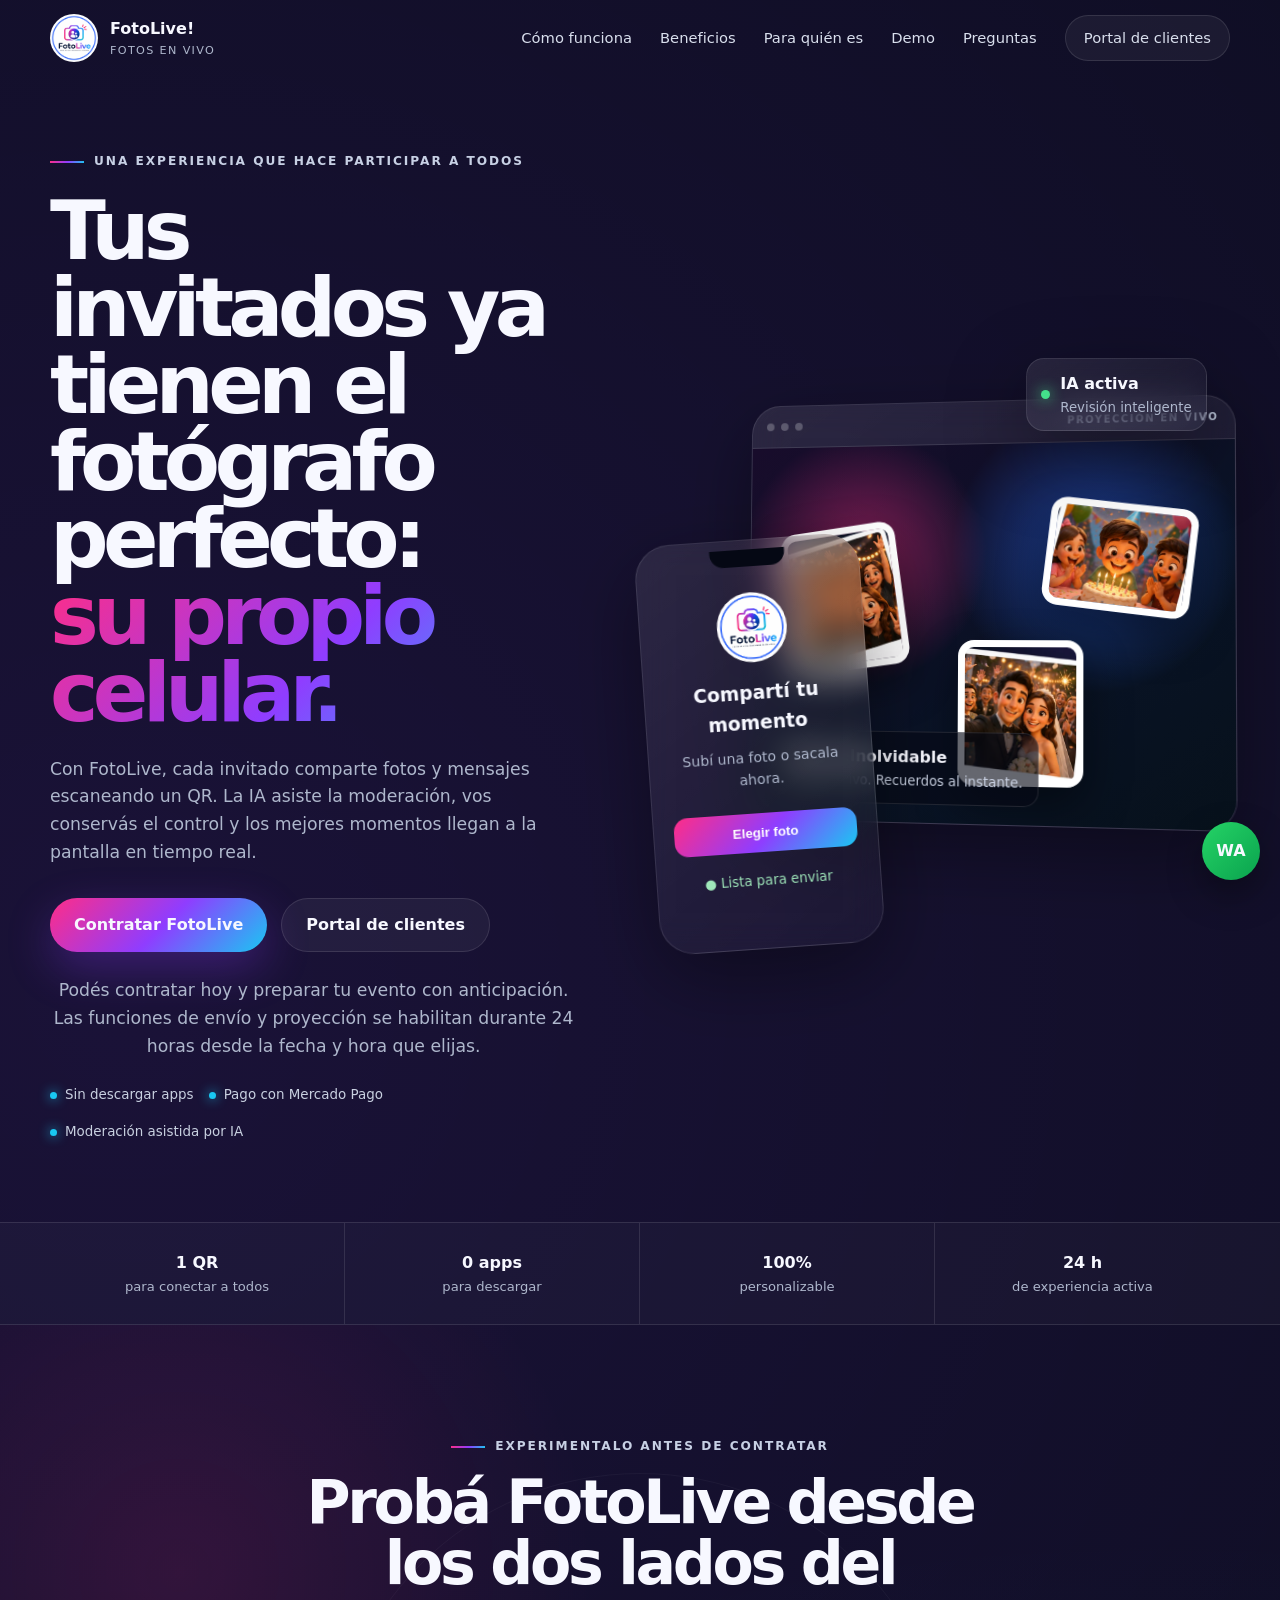
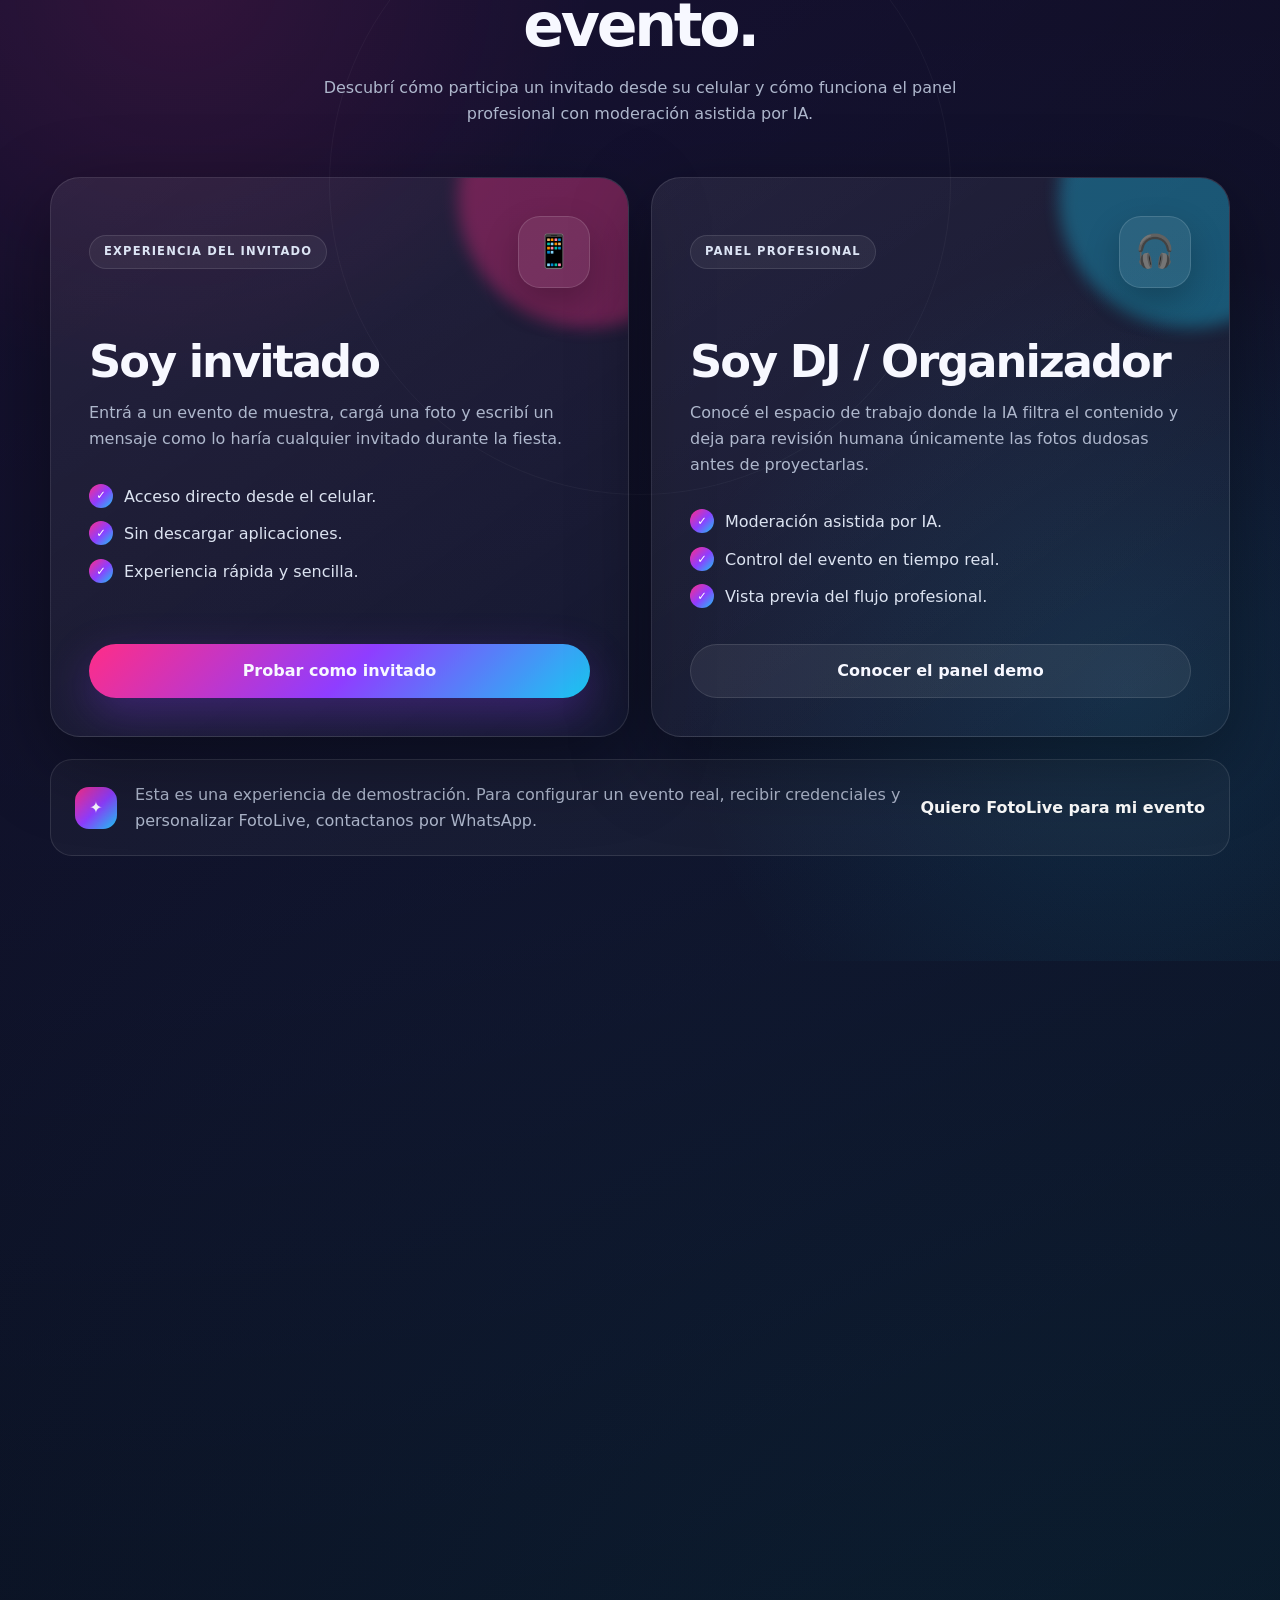
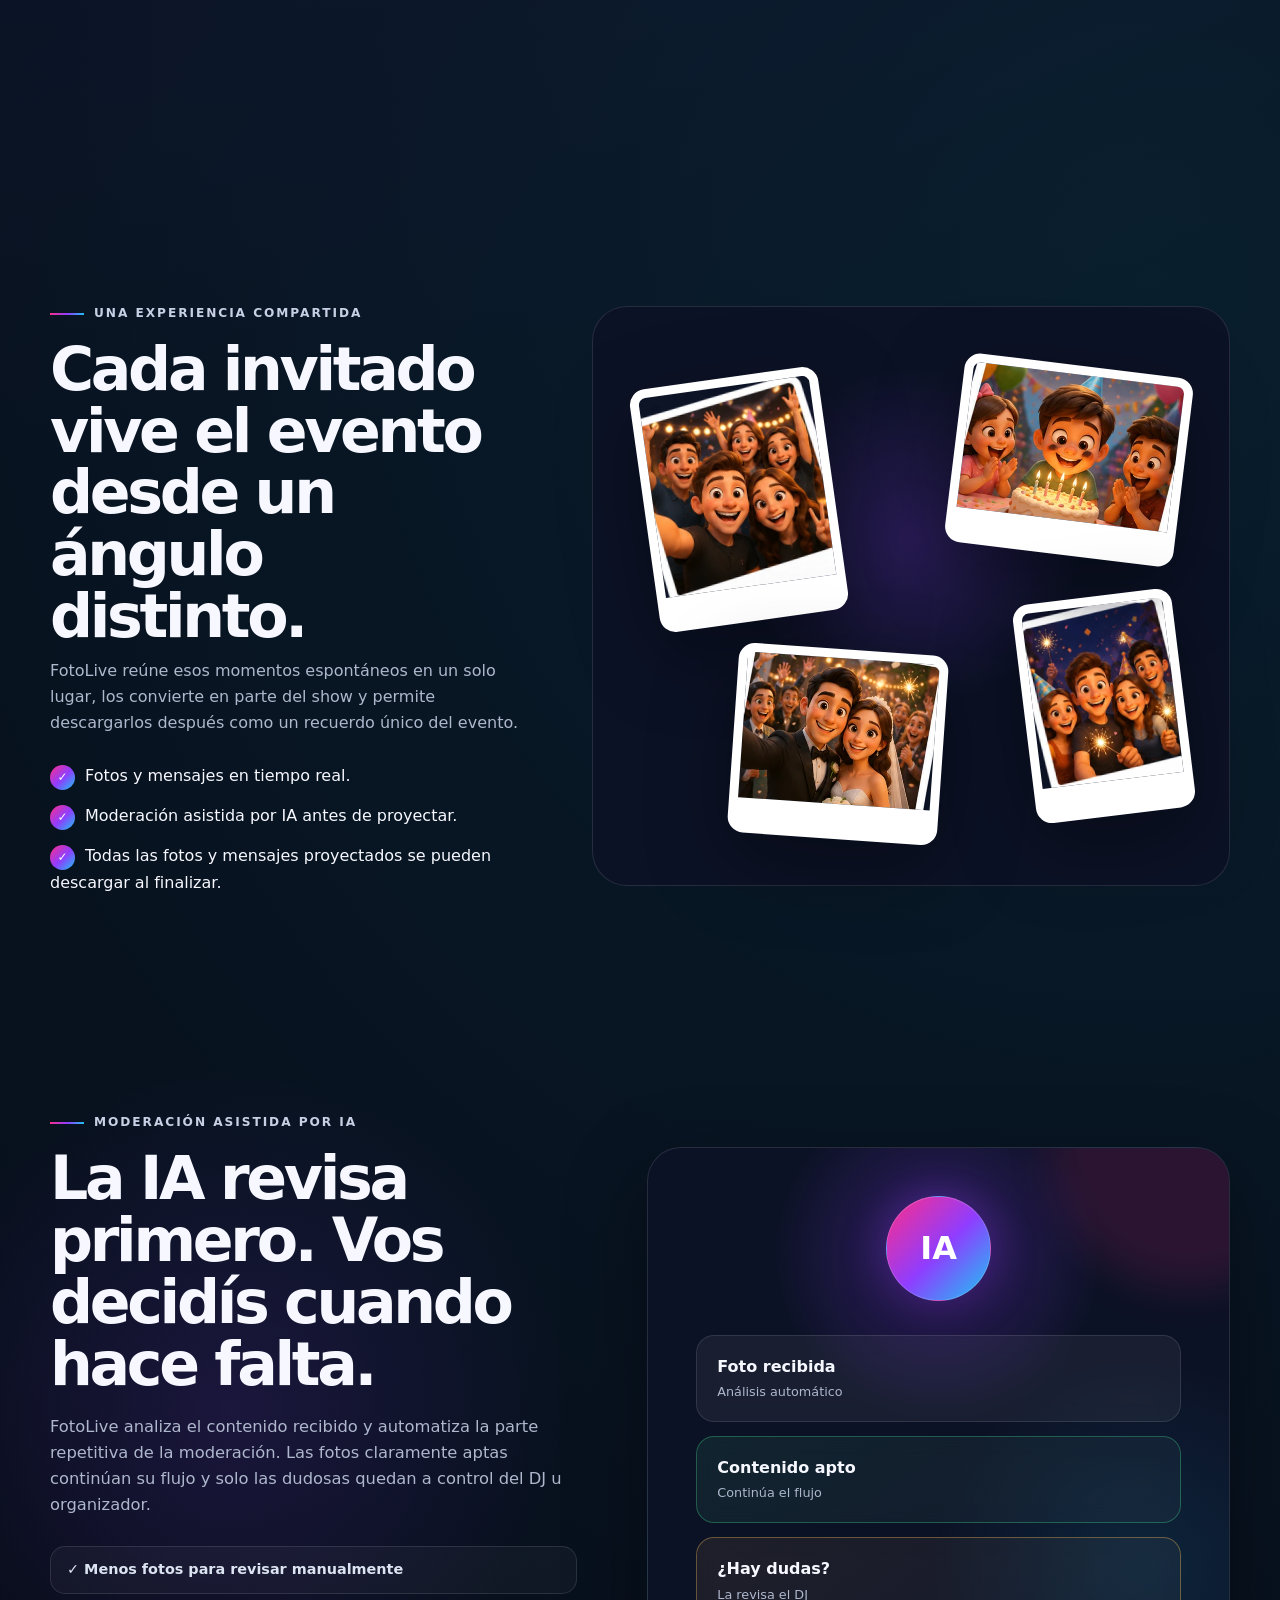
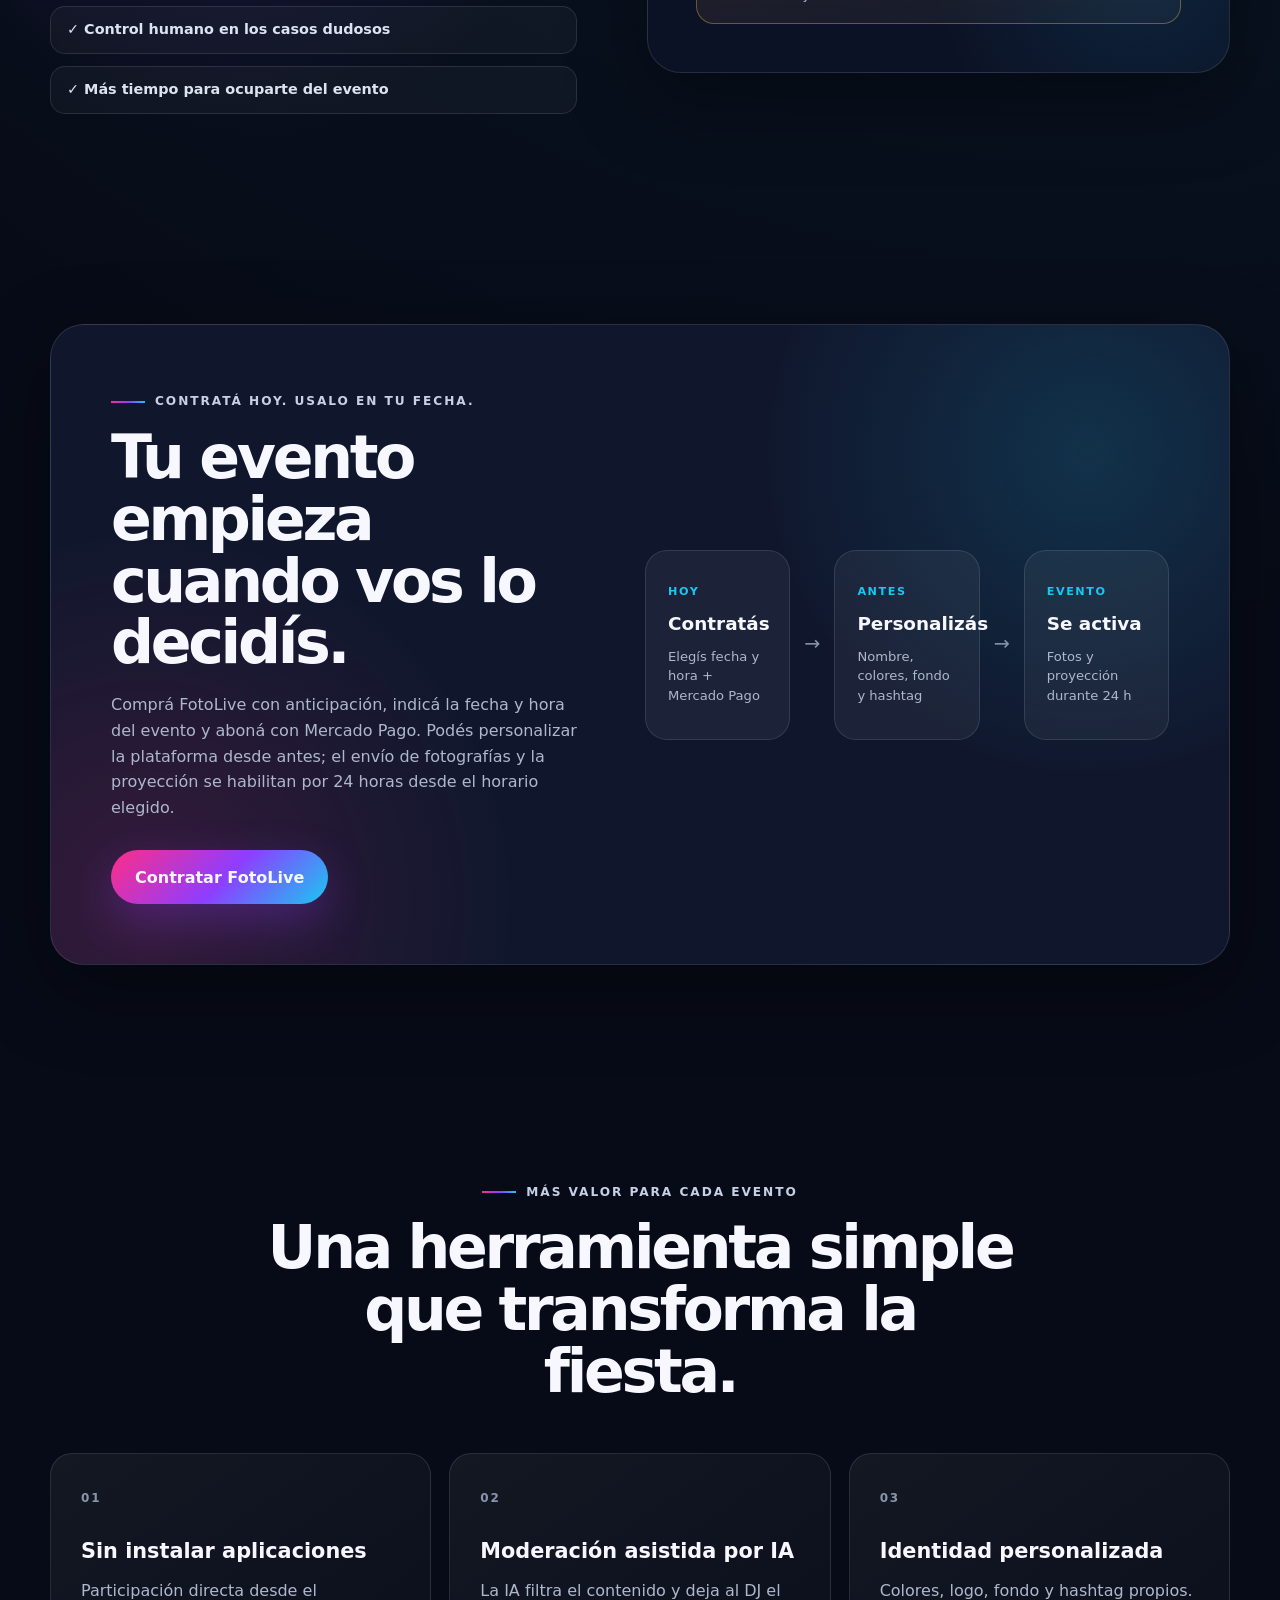
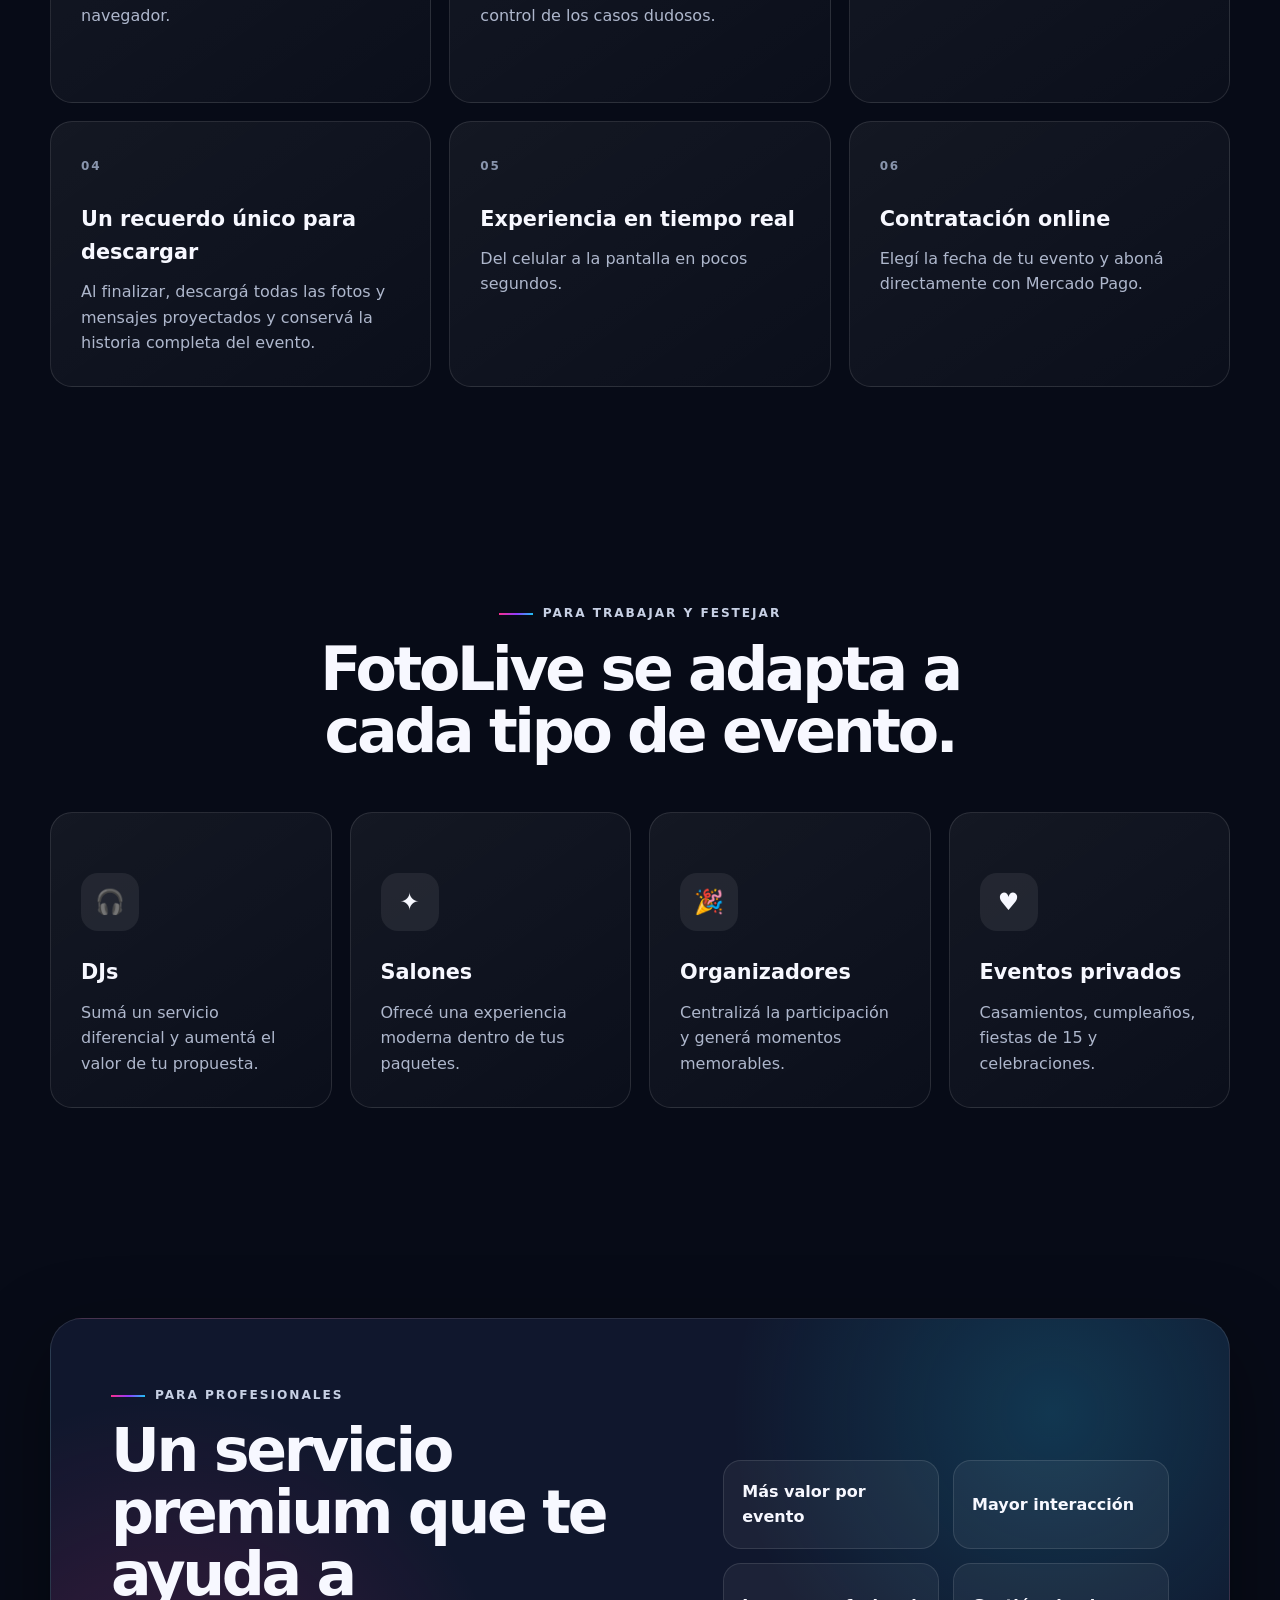
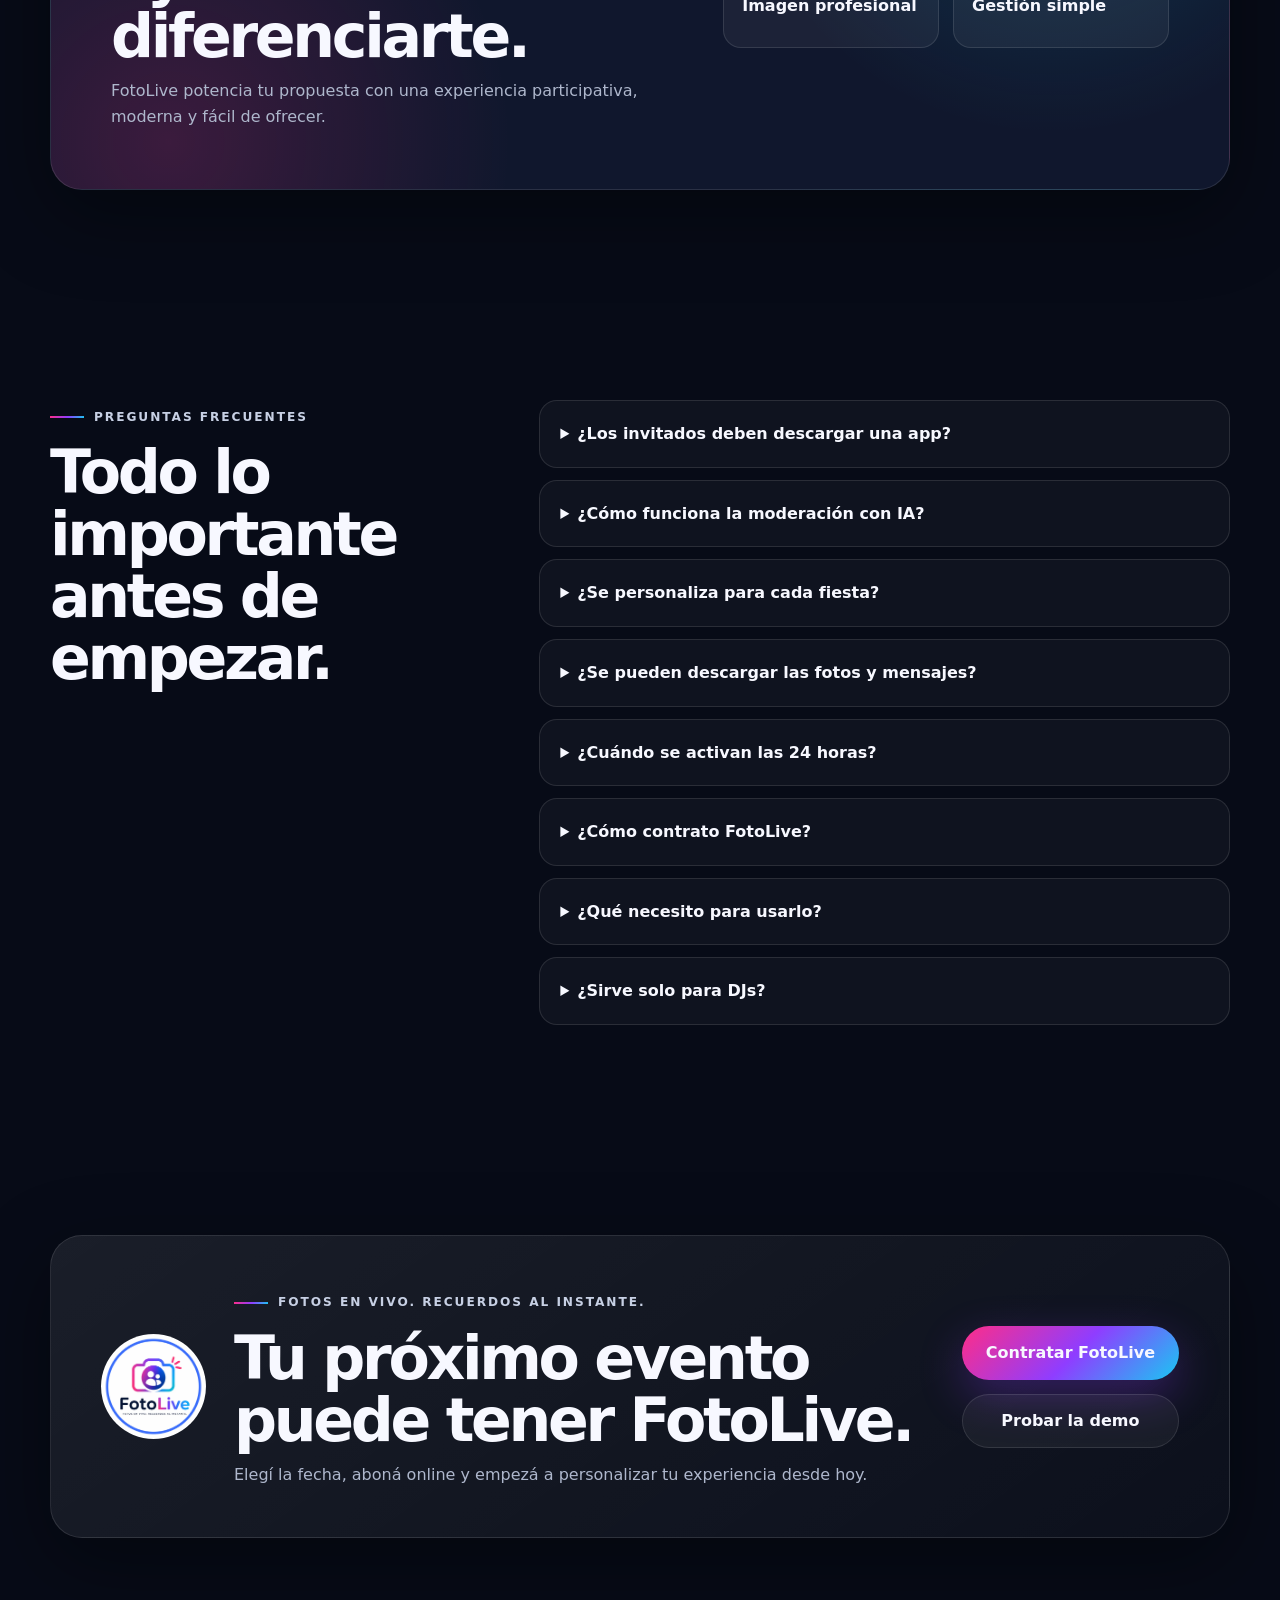
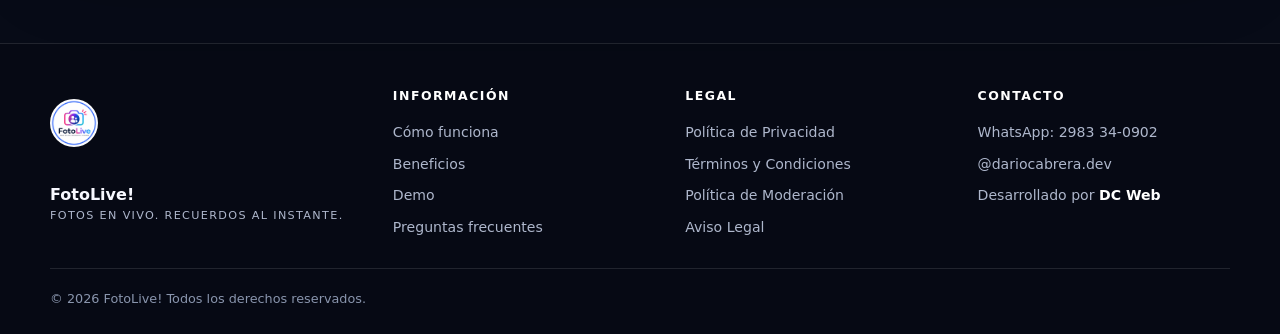
==== commit afcff087: ""panel comras"" ====
--- a/index.html
+++ b/index.html
@@ -51,7 +51,7 @@
           <p>Con FotoLive, cada invitado comparte fotos y mensajes escaneando un QR. La IA asiste la moderación, vos conservás el control y los mejores momentos llegan a la pantalla en tiempo real.</p>
           <div class="actions">
             <a class="btn primary"
-              href="https://fotoenvivo.netlify.app/" target="_blank" rel="noopener" onclick="trackEvent('contratar_fotolive', { ubicacion: 'hero' })">Contratar FotoLive</a>
+              href="https://fotoenvivo.netlify.app/comprar" onclick="trackEvent('contratar_fotolive', { ubicacion: 'hero' })">Contratar FotoLive</a>
             <a class="btn secondary" href="https://fotoenvivo.netlify.app/" target="_blank" rel="noopener" onclick="trackEvent('portal_clientes', { ubicacion: 'hero' })">Portal de
               clientes</a>
           </div>
@@ -191,7 +191,7 @@
 
     <section class="section purchase-section" id="contratar">
       <div class="container purchase-panel reveal">
-        <div><span class="eyebrow">Contratá hoy. Usalo en tu fecha.</span><h2>Tu evento empieza cuando vos lo decidís.</h2><p>Comprá FotoLive con anticipación, indicá la fecha y hora del evento y aboná con Mercado Pago. Podés personalizar la plataforma desde antes; el envío de fotografías y la proyección se habilitan por 24 horas desde el horario elegido.</p><a class="btn primary" href="https://fotoenvivo.netlify.app/" target="_blank" rel="noopener" onclick="trackEvent('contratar_fotolive', { ubicacion: 'seccion_contratar' })">Contratar FotoLive</a></div>
+        <div><span class="eyebrow">Contratá hoy. Usalo en tu fecha.</span><h2>Tu evento empieza cuando vos lo decidís.</h2><p>Comprá FotoLive con anticipación, indicá la fecha y hora del evento y aboná con Mercado Pago. Podés personalizar la plataforma desde antes; el envío de fotografías y la proyección se habilitan por 24 horas desde el horario elegido.</p><a class="btn primary" href="https://fotoenvivo.netlify.app/comprar" onclick="trackEvent('contratar_fotolive', { ubicacion: 'seccion_contratar' })">Contratar FotoLive</a></div>
         <div class="timeline"><div><b>HOY</b><strong>Contratás</strong><span>Elegís fecha y hora + Mercado Pago</span></div><i>→</i><div><b>ANTES</b><strong>Personalizás</strong><span>Nombre, colores, fondo y hashtag</span></div><i>→</i><div><b>EVENTO</b><strong>Se activa</strong><span>Fotos y proyección durante 24 h</span></div></div>
       </div>
     </section>
@@ -316,7 +316,7 @@
           <p>Elegí la fecha, aboná online y empezá a personalizar tu experiencia desde hoy.</p>
         </div>
         <div class="actions"><a class="btn primary"
-            href="https://fotoenvivo.netlify.app/" target="_blank" rel="noopener" onclick="trackEvent('contratar_fotolive', { ubicacion: 'cta_final' })">Contratar FotoLive</a><a class="btn secondary" href="#demo" onclick="trackEvent('ver_demo', { ubicacion: 'cta_final' })">Probar la demo</a></div>
+            href="https://fotoenvivo.netlify.app/comprar" onclick="trackEvent('contratar_fotolive', { ubicacion: 'cta_final' })">Contratar FotoLive</a><a class="btn secondary" href="#demo" onclick="trackEvent('ver_demo', { ubicacion: 'cta_final' })">Probar la demo</a></div>
       </div>
     </section>
   </main>
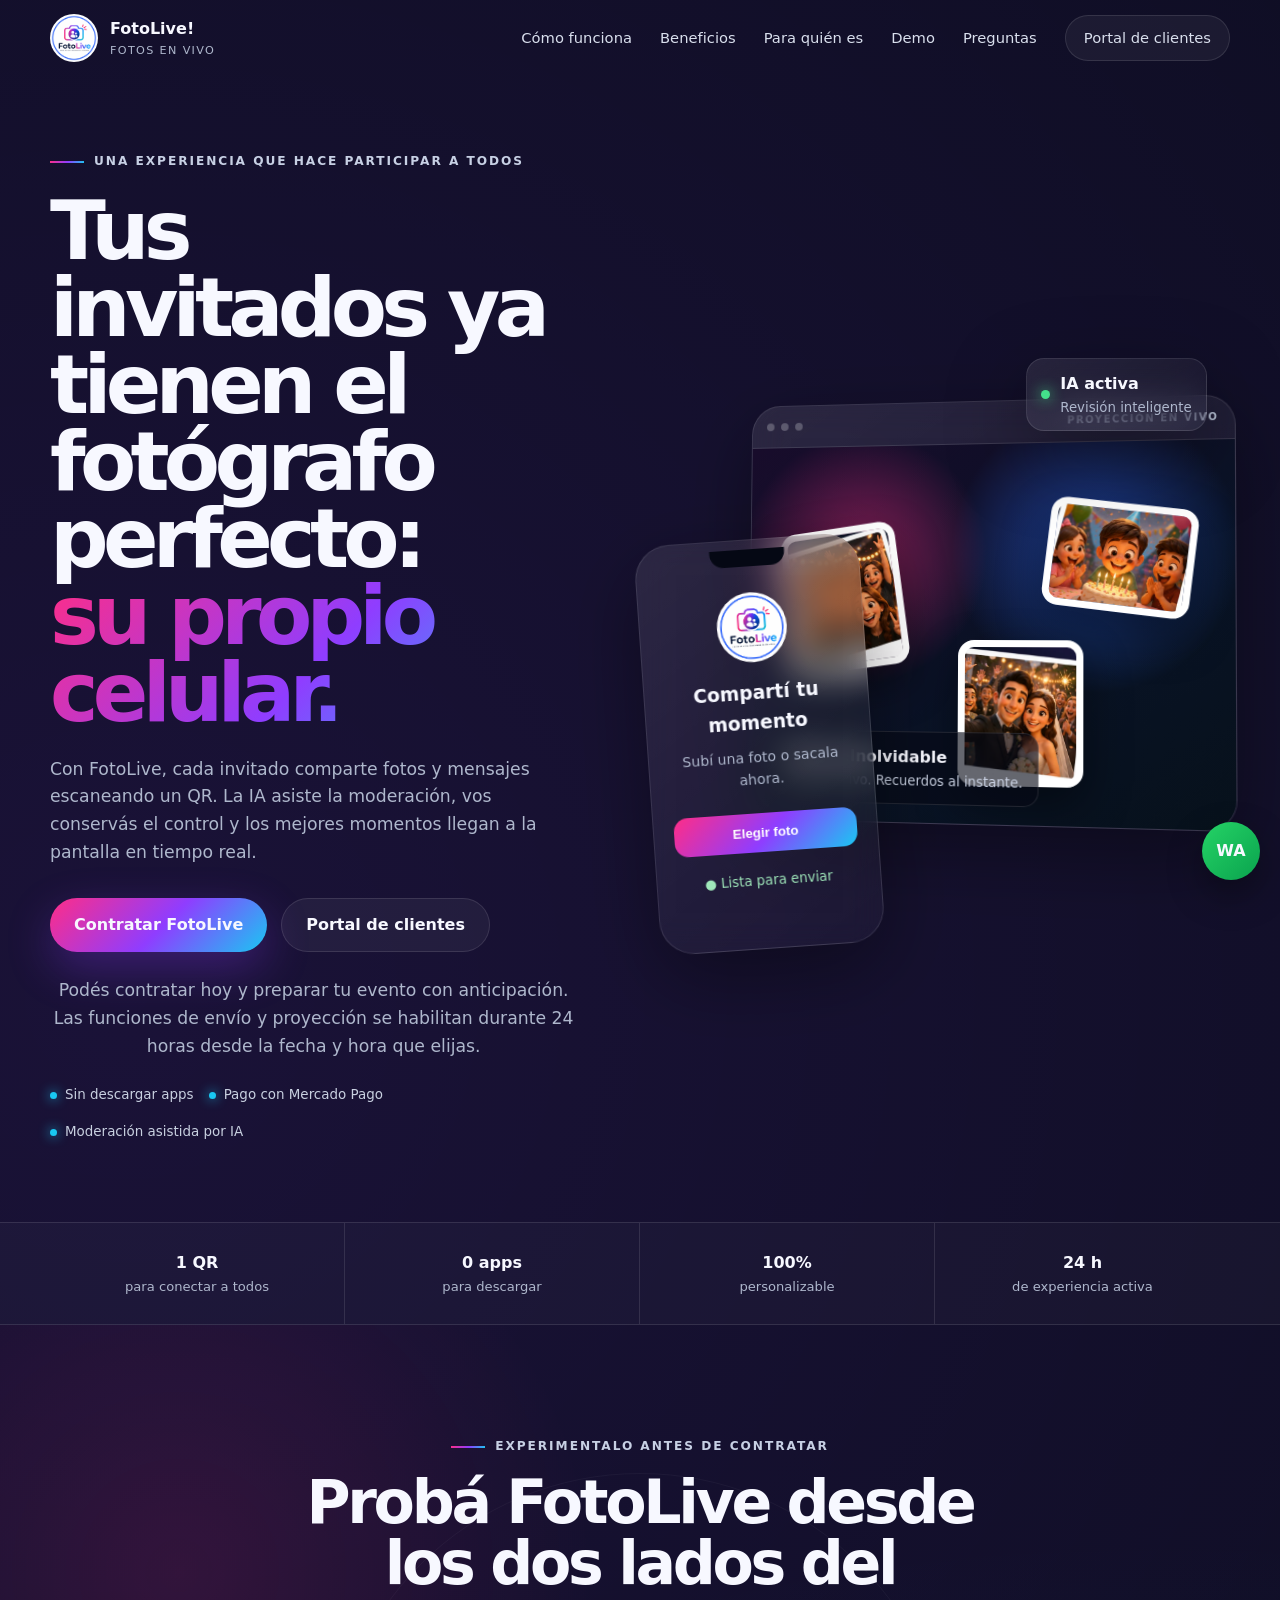
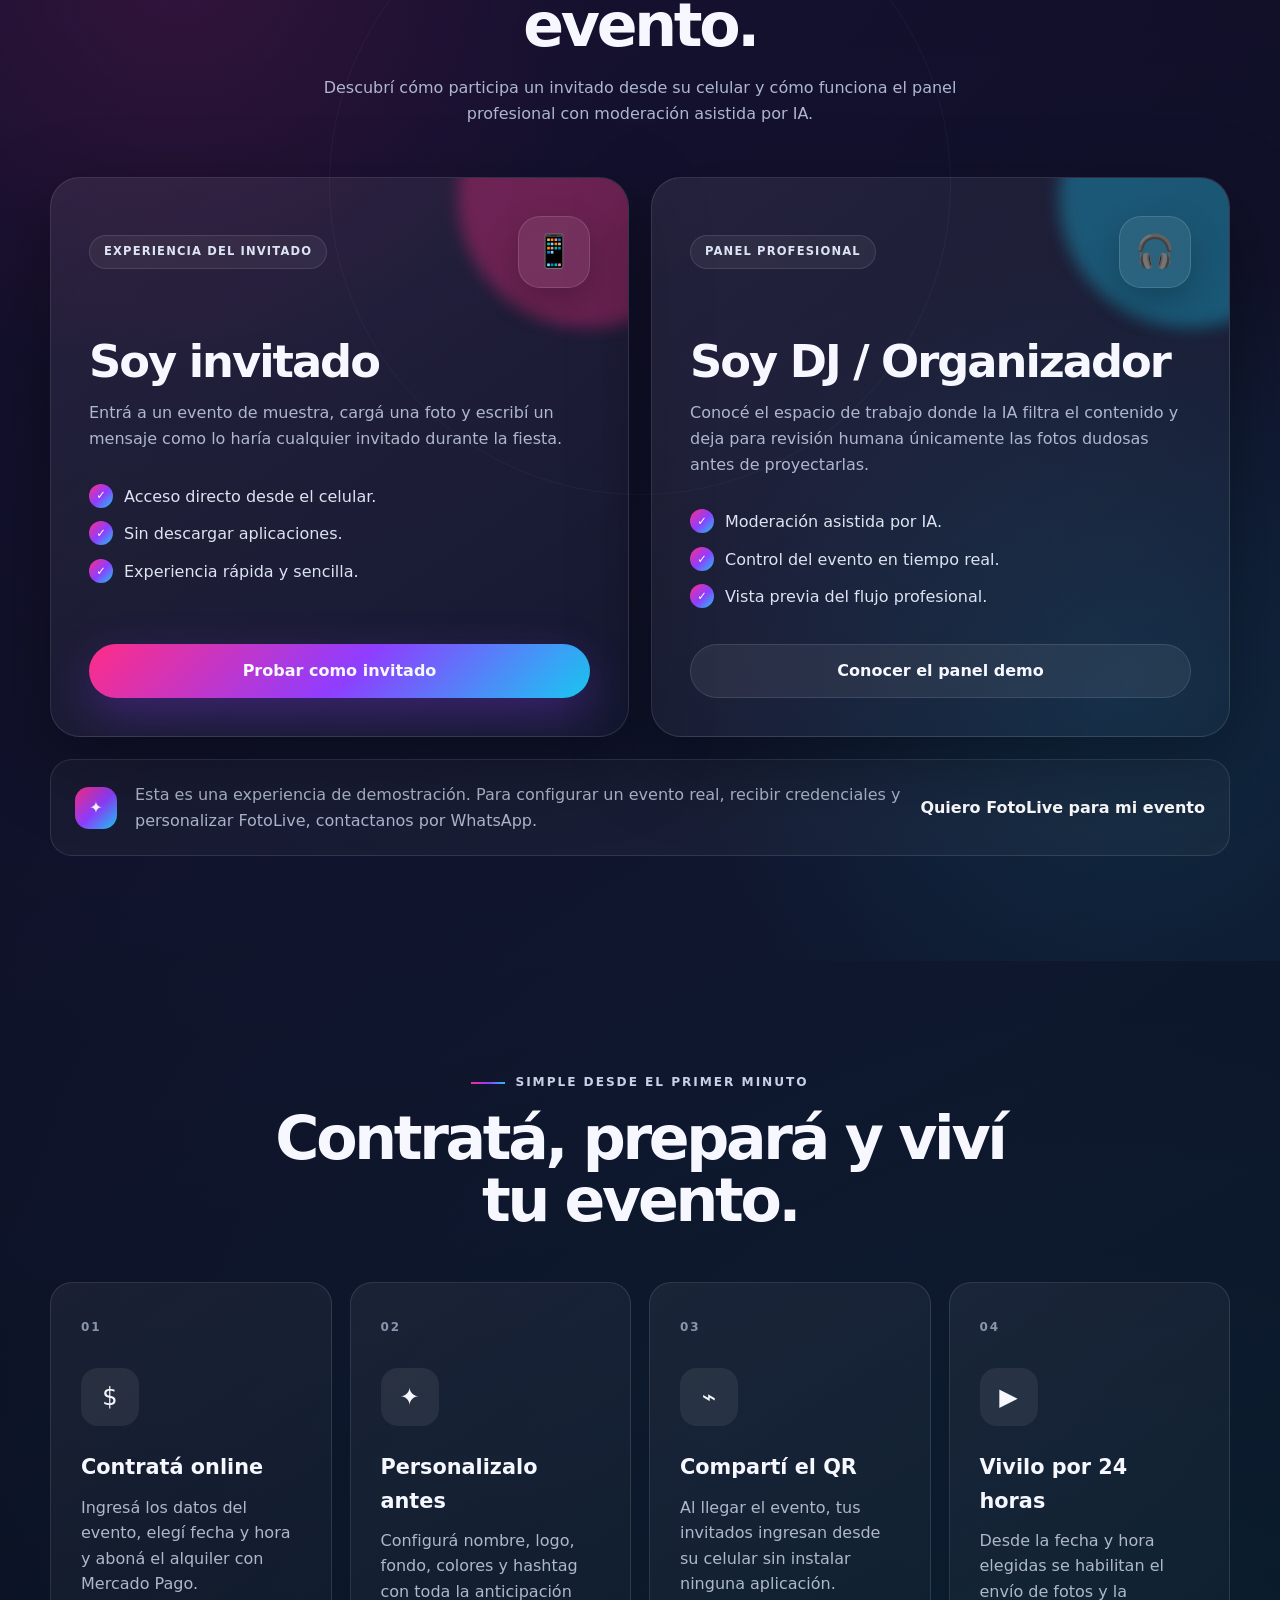
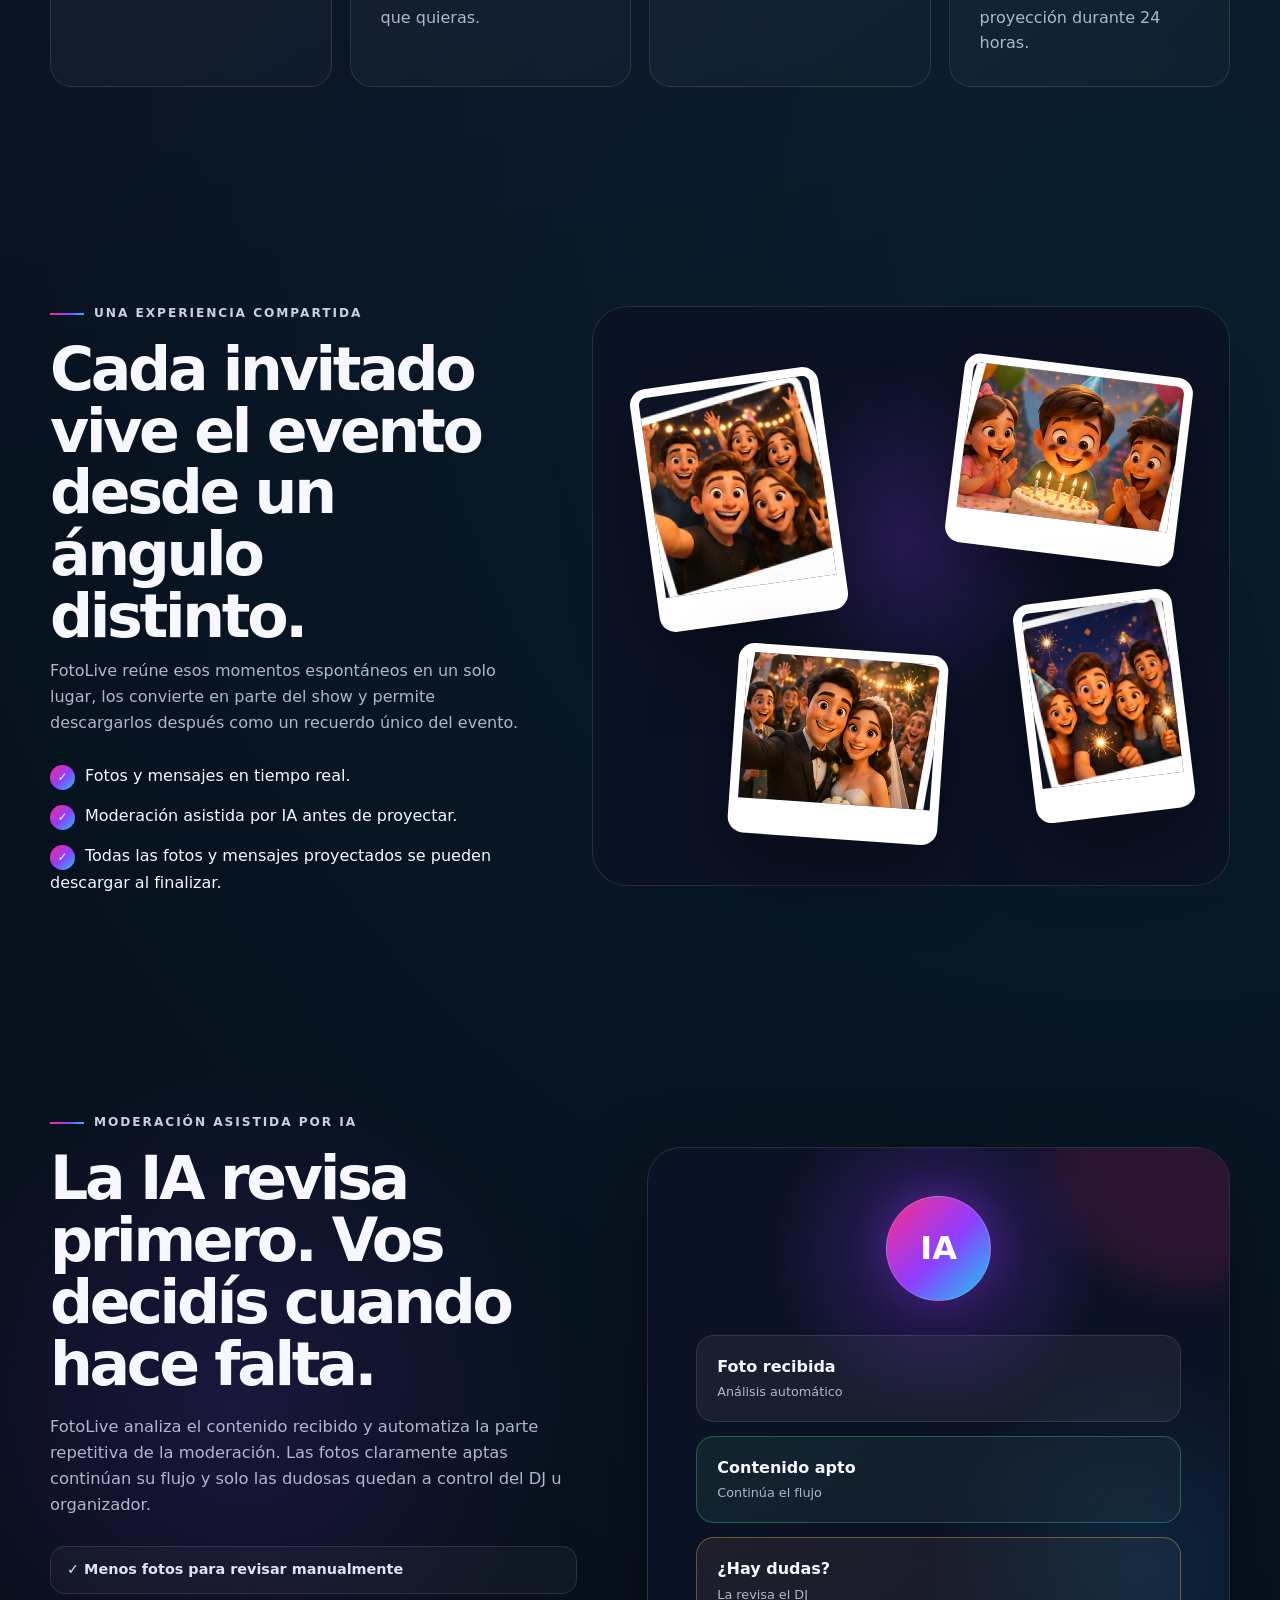
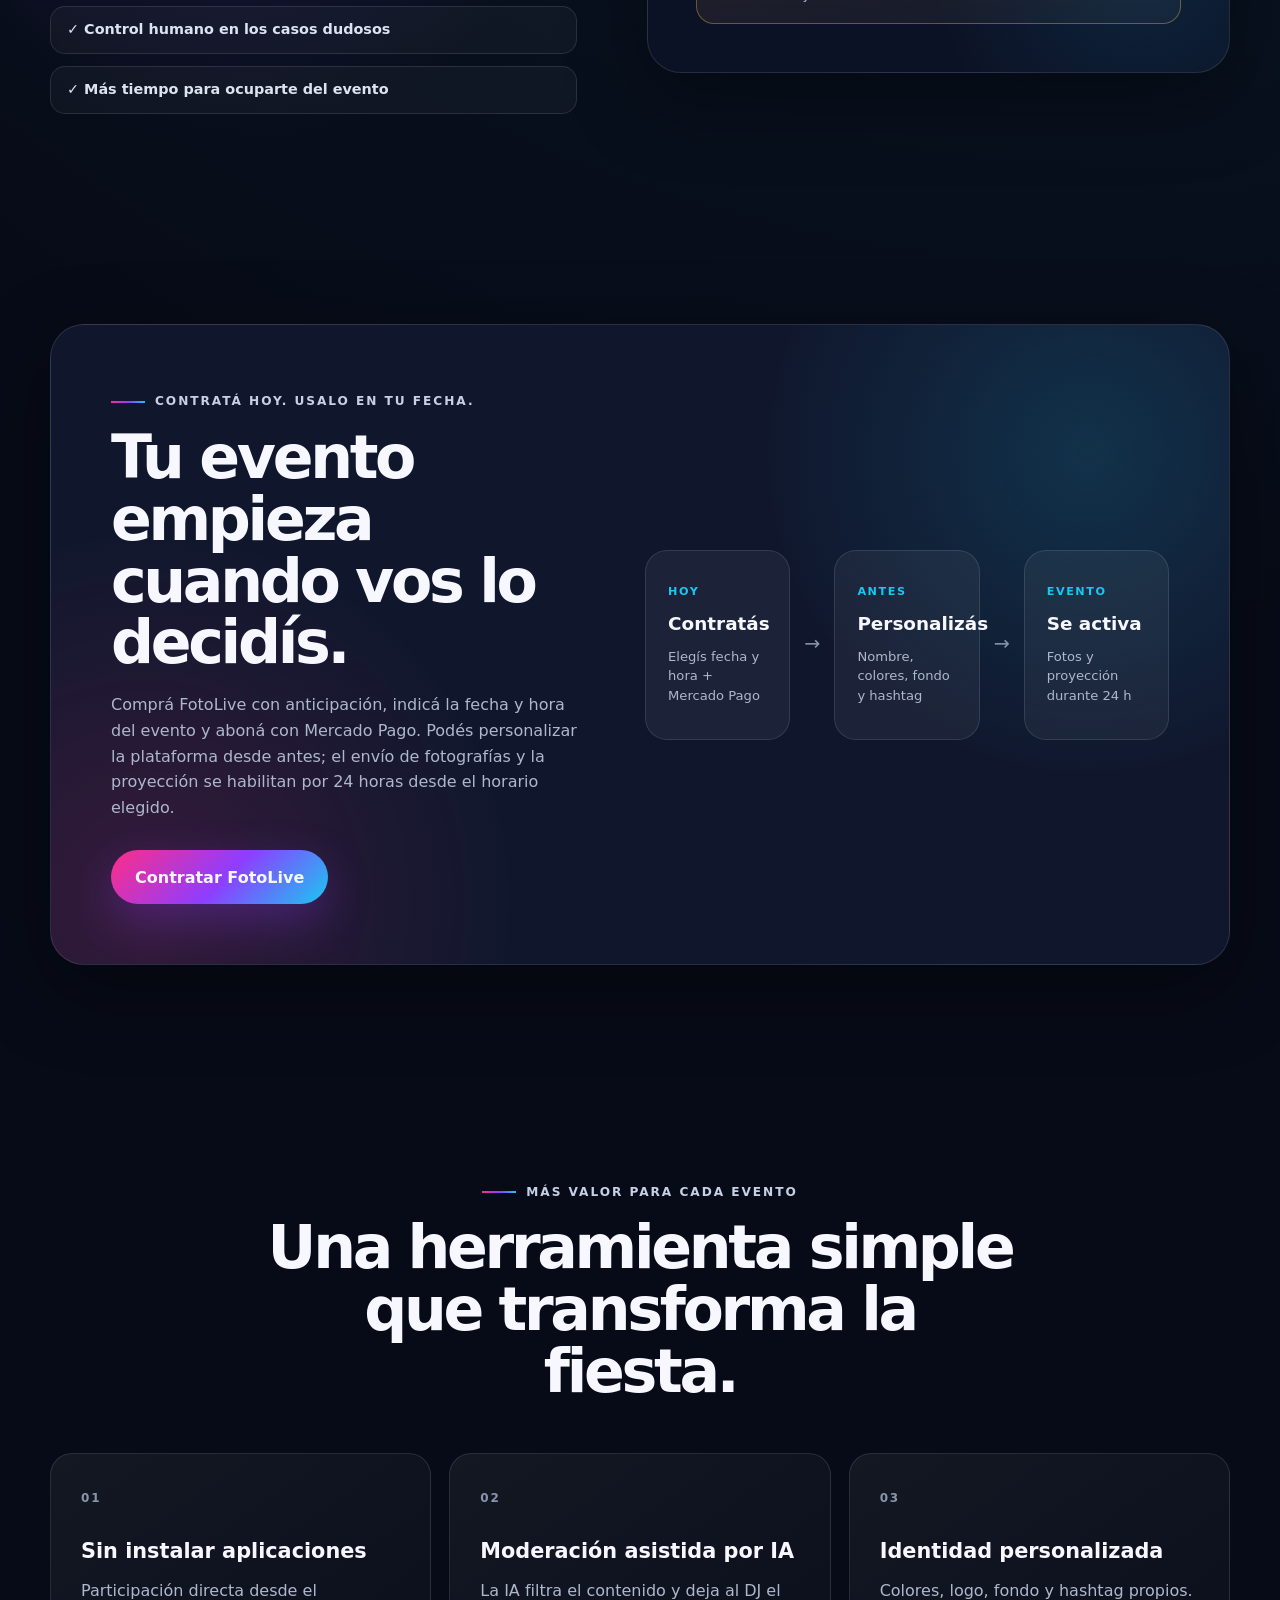
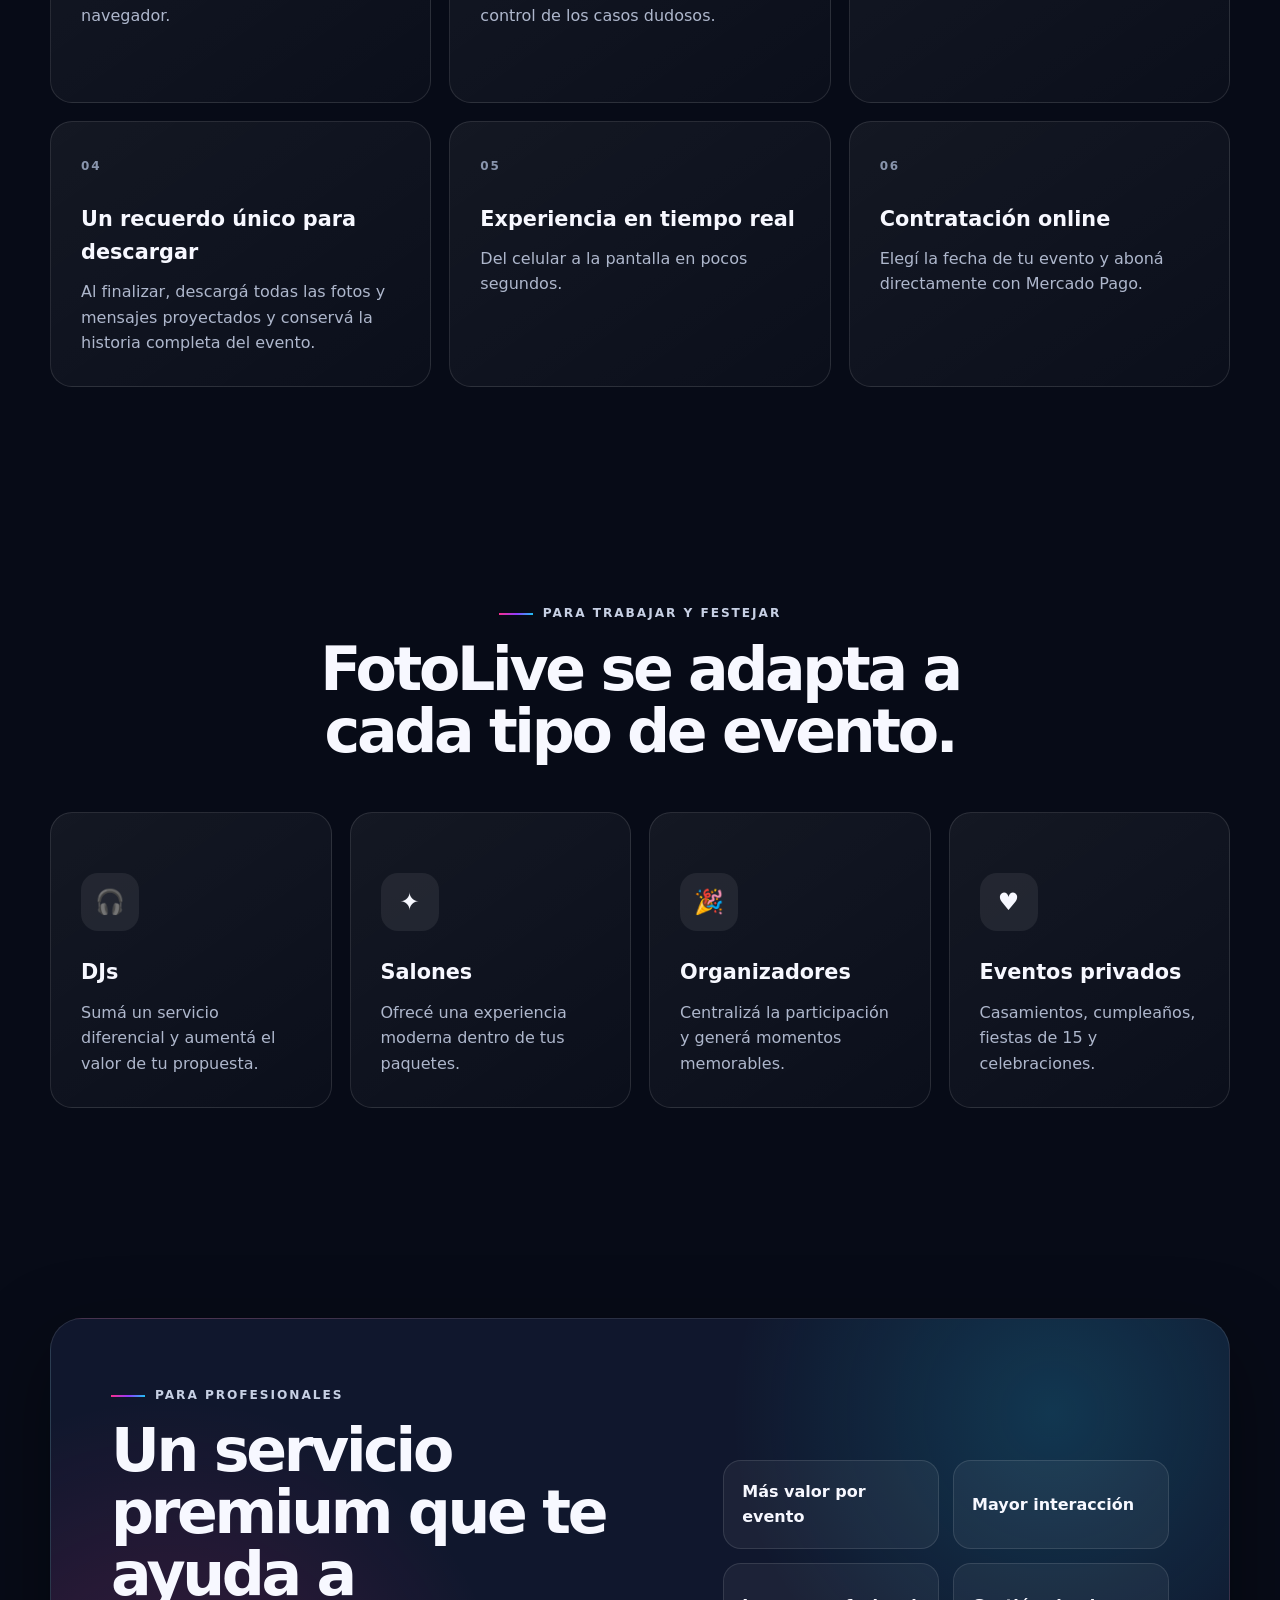
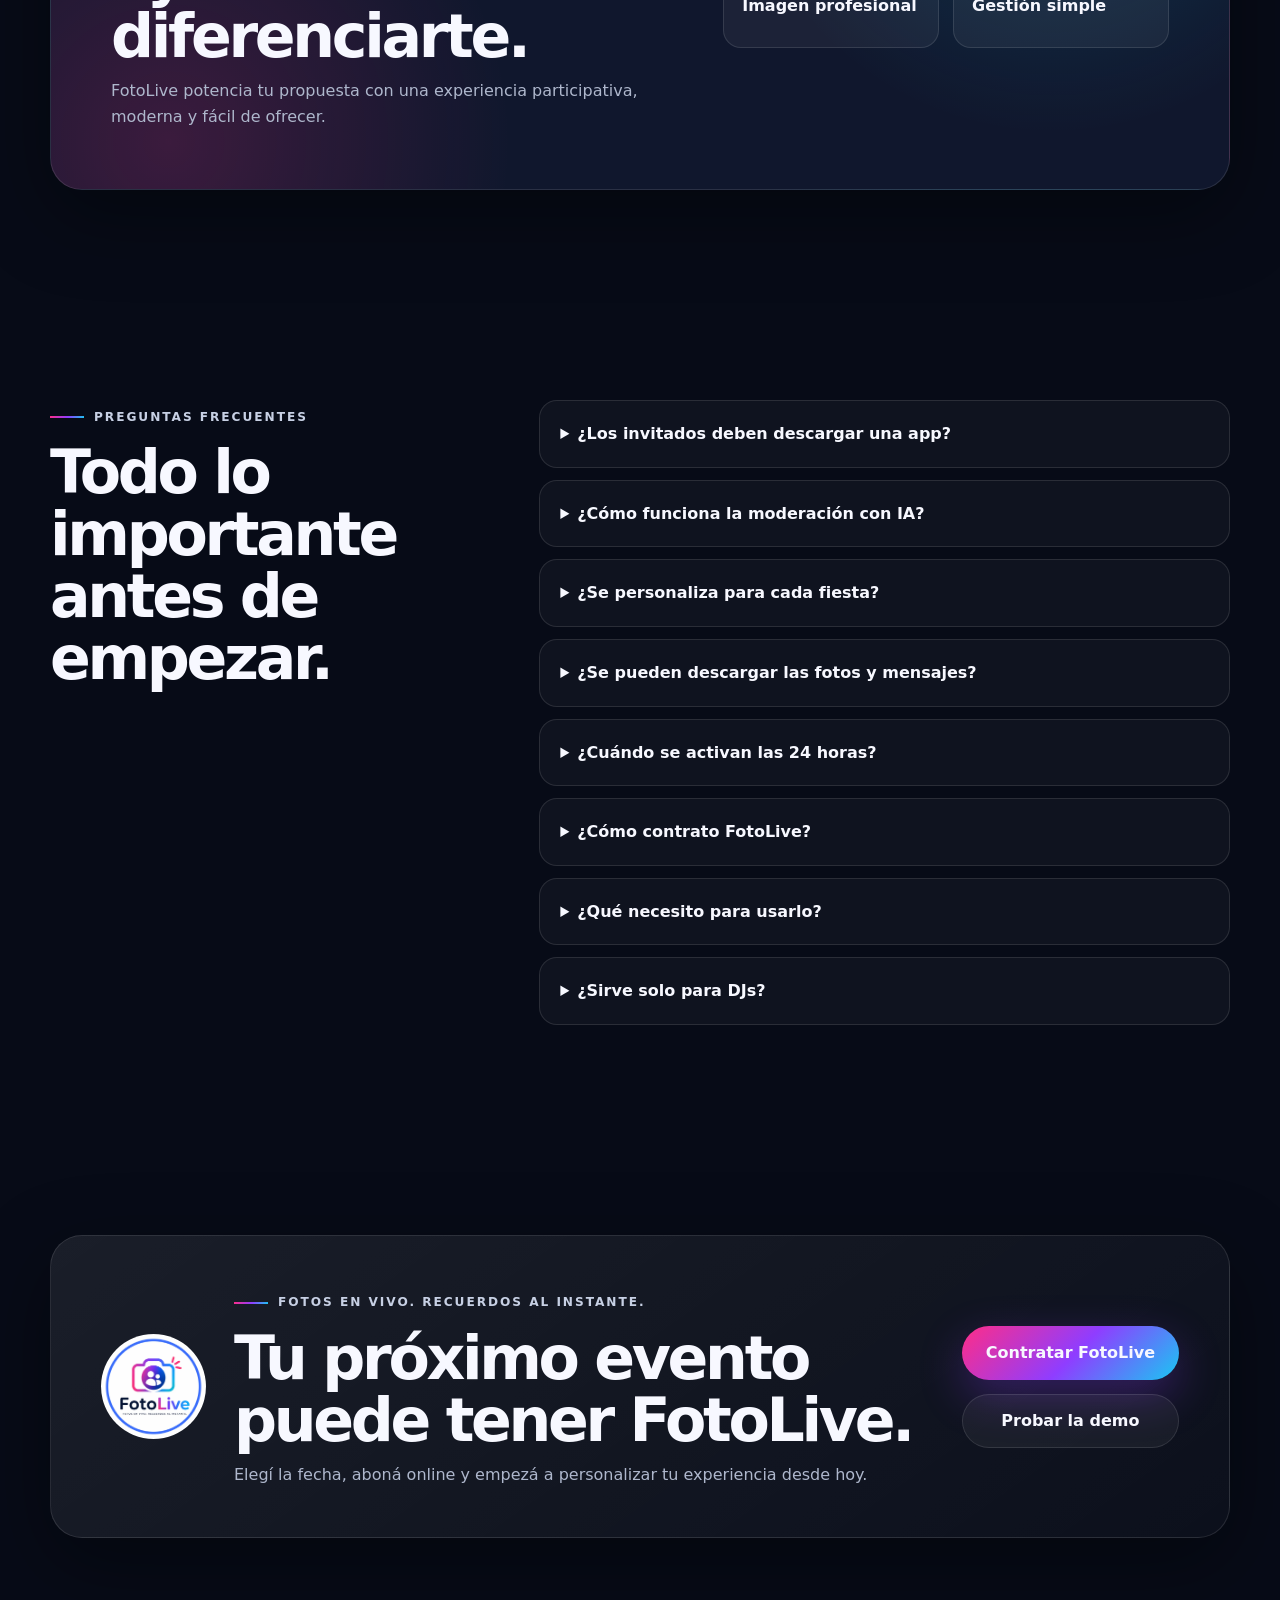
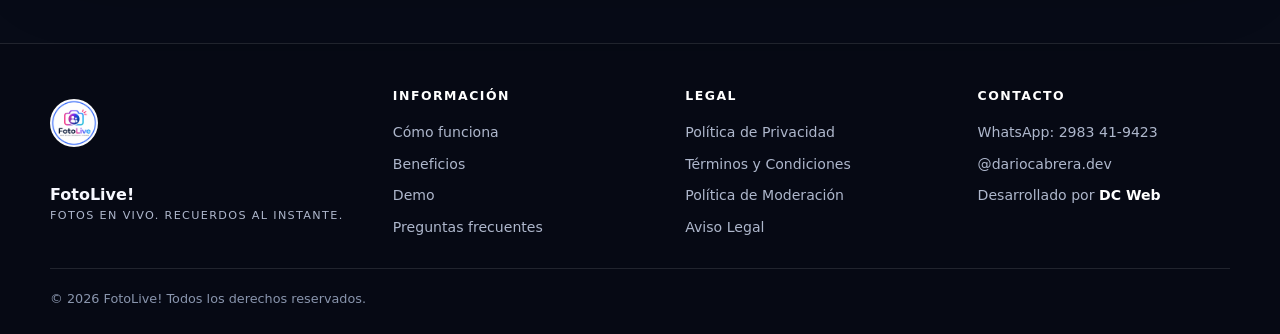
==== commit a5e7e321: ""wts"" ====
--- a/index.html
+++ b/index.html
@@ -141,7 +141,7 @@
         <div class="demo-note reveal"><span aria-hidden="true">✦</span>
           <p>Esta es una experiencia de demostración. Para configurar un evento real, recibir credenciales y
             personalizar FotoLive, contactanos por WhatsApp.</p><a
-            href="https://wa.me/5492983340902?text=Hola%20Dario,%20estuve%20probando%20la%20demo%20de%20FotoLive%20y%20quiero%20más%20información."
+            href="https://wa.me/5492983419423?text=Hola%20Dario,%20estuve%20probando%20la%20demo%20de%20FotoLive%20y%20quiero%20más%20información."
             target="_blank" rel="noopener" onclick="trackEvent('contacto_whatsapp', { ubicacion: 'demo_cta' })">Quiero FotoLive para mi evento</a>
         </div>
       </div>
@@ -321,7 +321,7 @@
     </section>
   </main>
 
-  <a class="wa" href="https://wa.me/5492983340902?text=Hola%20Dario,%20quiero%20conocer%20FotoLive!" target="_blank"
+  <a class="wa" href="https://wa.me/5492983419423?text=Hola%20Dario,%20quiero%20conocer%20FotoLive!" target="_blank"
     rel="noopener" aria-label="WhatsApp" onclick="trackEvent('contacto_whatsapp', { ubicacion: 'boton_flotante' })">WA</a>
   <footer>
     <div class="container footer-grid">
@@ -369,8 +369,8 @@
       <div class="footer-column">
         <strong class="footer-title">Contacto</strong>
 
-        <a href="https://wa.me/5492983340902" target="_blank" rel="noopener" onclick="trackEvent('contacto_whatsapp', { ubicacion: 'footer' })">
-          WhatsApp: 2983 34-0902
+        <a href="https://wa.me/5492983419423" target="_blank" rel="noopener" onclick="trackEvent('contacto_whatsapp', { ubicacion: 'footer' })">
+          WhatsApp: 2983 41-9423
         </a>
 
         <a href="https://instagram.com/dariocabrera.dev" target="_blank" rel="noopener">
